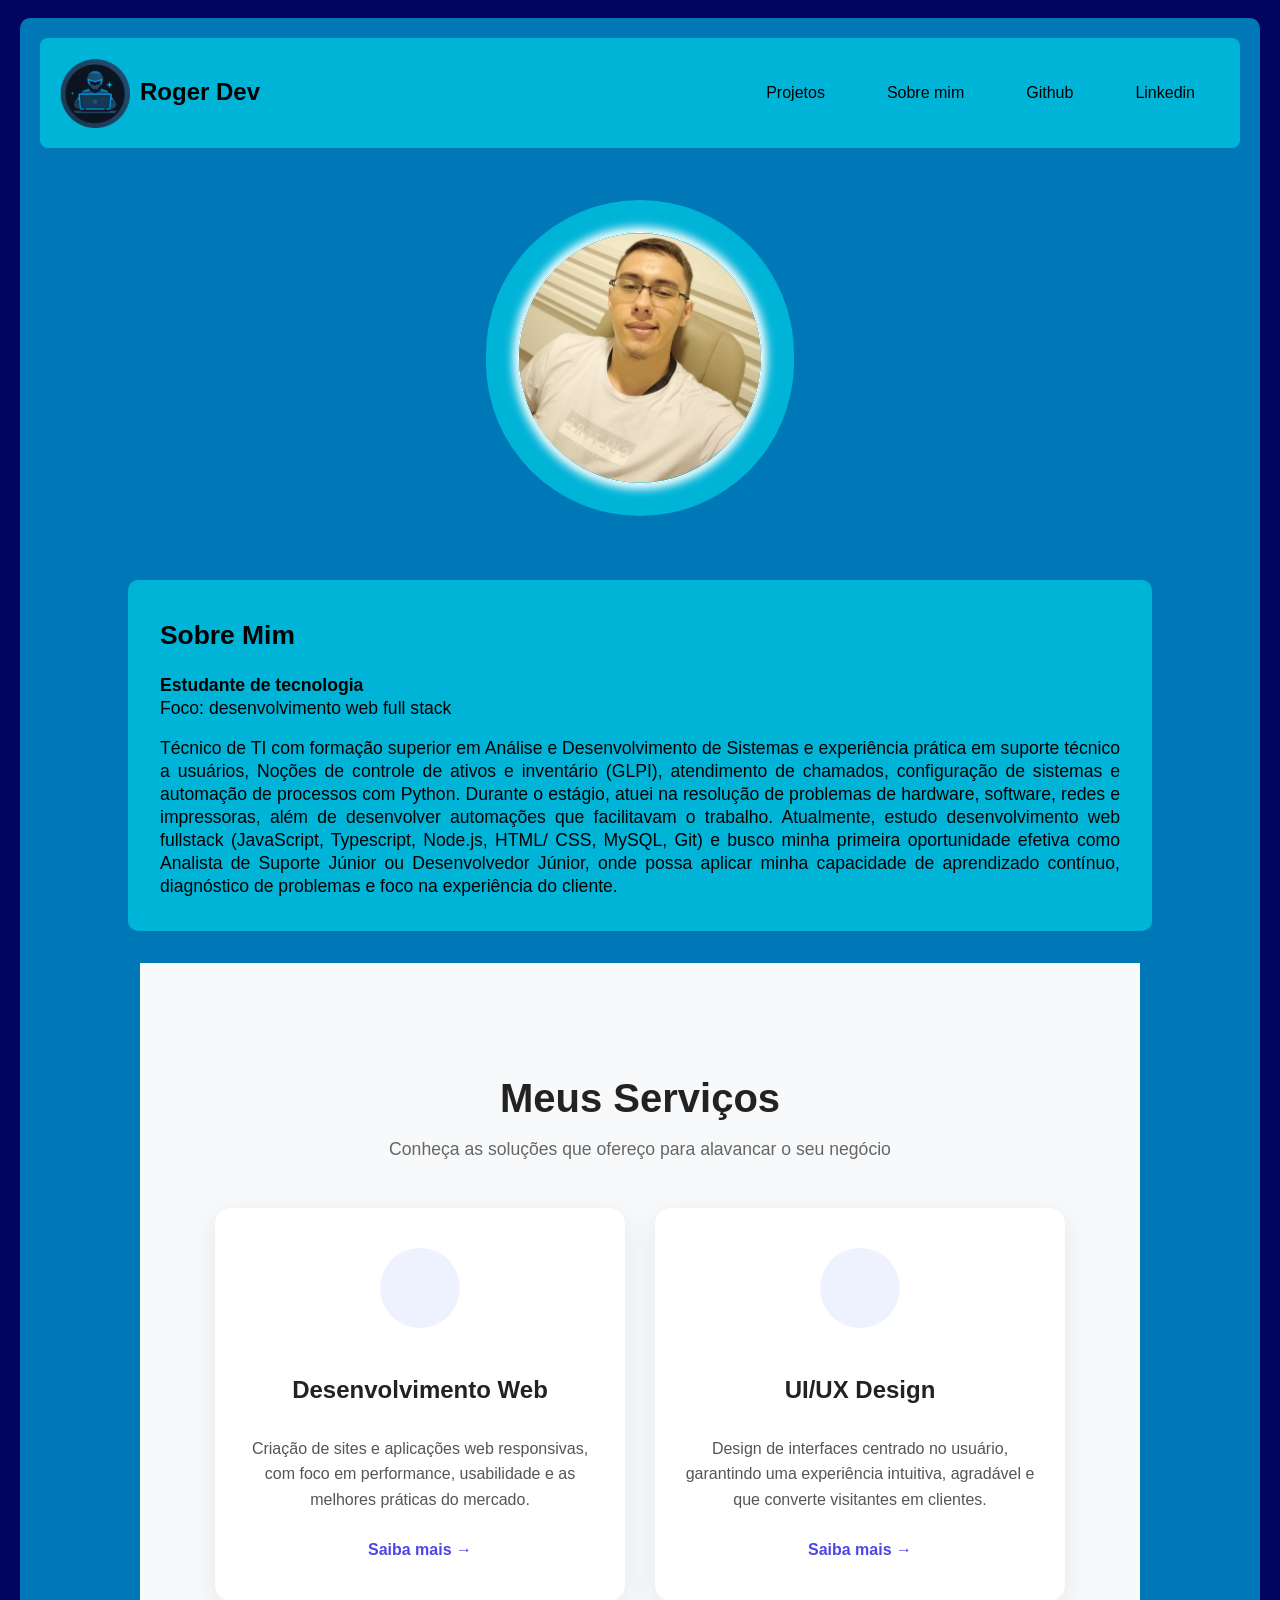
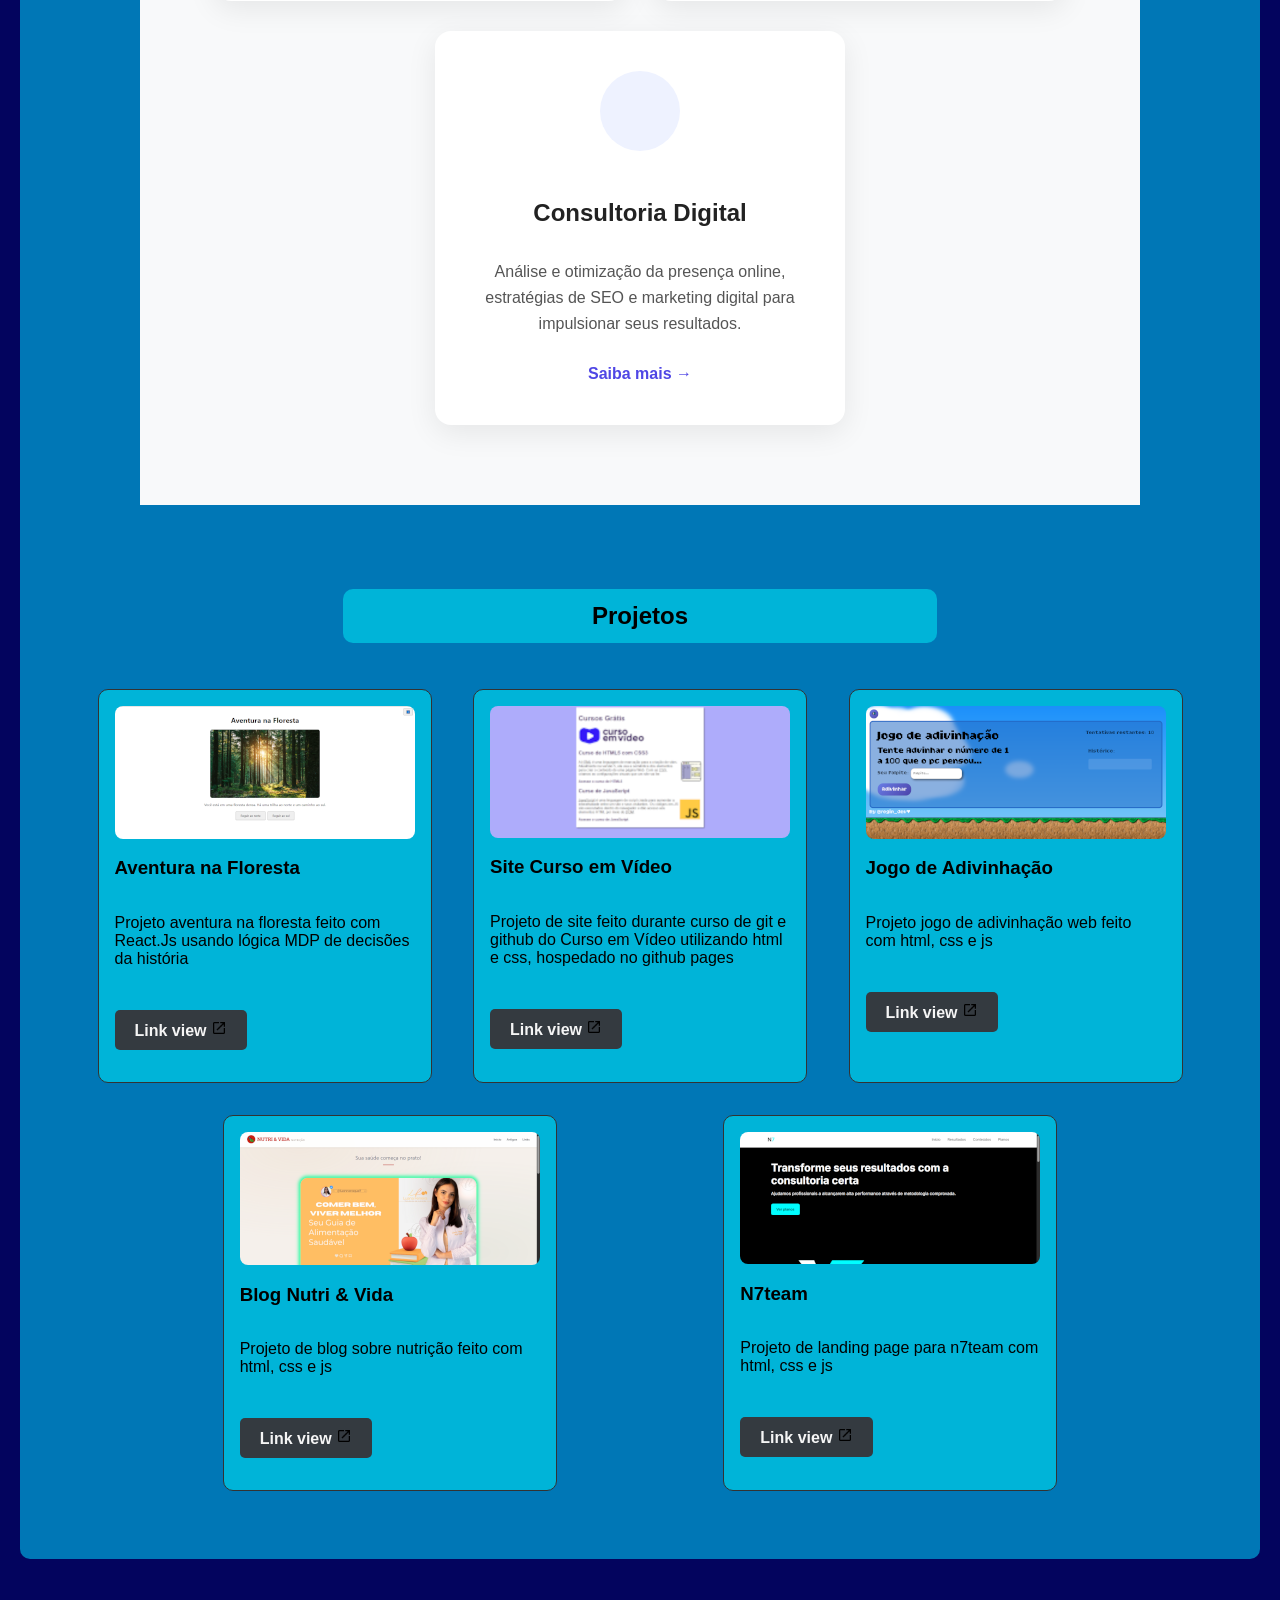
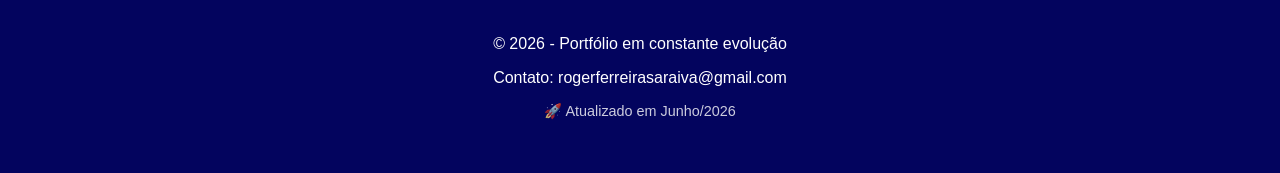
==== index.html @ 6f20be90 "feat: add logo, troca paleta cor, add section services pt1" ====
<!DOCTYPE html>
<html lang="pt-br">

<head>
    <meta charset="UTF-8">
    <meta name="viewport" content="width=device-width, initial-scale=1.0">
    <title>Portfolio</title>
    <link rel="shortcut icon" href="img/favicon.png" type="image/x-icon">
    <link rel="stylesheet" href="css/estilo.css">
</head>

<body>

    <div class="container"> <!-- inicio container -->

        <header>

            <div style="display: flex; gap: 10px;">
                <img src="img/logo-perfil.png" width="70" height="70" alt="logo-perfil">
                <h2>Roger Dev</h2>
            </div>

            <nav>
                <ul class="nav-links">
                    <li><a href="#projetos">Projetos</a></li>
                    <li><a href="#resumo-perfil">Sobre mim</a></li>
                    <li><a href="https://github.com/rogin2005" target="_blank" rel="next">Github</a></li>
                    <li><a href="https://www.linkedin.com/in/roger-ferreira-saraiva-0847b22b3/" target="_blank"
                            rel="next">Linkedin</a></li>
                </ul>
            </nav>

            <button class="btn-mobile" aria-label="Menu">☰</button>

        </header>


        <div class="hero">

            <section id="sec-perfil">
                <img src="img/perfil.png" alt="logo perfil" id="foto-perfil">
            </section>

            <section id="resumo-perfil">

                <h2>Sobre Mim</h2>

                <p>
                    <strong>Estudante de tecnologia</strong><br>
                    Foco: desenvolvimento web full stack<br>
                </p>

                <p>Técnico de TI com formação superior em Análise e Desenvolvimento de Sistemas e experiência prática em
                    suporte técnico
                    a usuários, Noções de controle de ativos e inventário (GLPI), atendimento de chamados, configuração
                    de sistemas e
                    automação de processos com Python. Durante o estágio, atuei na resolução de problemas de hardware,
                    software, redes e
                    impressoras, além de desenvolver automações que facilitavam o trabalho. Atualmente, estudo
                    desenvolvimento web
                    fullstack (JavaScript, Typescript, Node.js, HTML/ CSS, MySQL, Git) e busco minha primeira
                    oportunidade efetiva como
                    Analista de Suporte Júnior ou Desenvolvedor Júnior, onde possa aplicar minha capacidade de
                    aprendizado contínuo,
                    diagnóstico de problemas e foco na experiência do cliente.</p>

            </section>

            <section class="services" id="servicos">

                <div class="container-serv">

                    <h2 class="section-title">Meus Serviços</h2>
                    <p class="section-subtitle">Conheça as soluções que ofereço para alavancar o seu negócio</p>

                    <div class="services-grid">

                        <!-- Card 1 -->
                        <div class="service-card">
                            <div class="icon-wrapper">
                                <i class="fas fa-code"></i>
                            </div>
                            <h3>Desenvolvimento Web</h3>
                            <p>
                                Criação de sites e aplicações web responsivas, com foco em performance,
                                usabilidade e as melhores práticas do mercado.
                            </p>
                            <a href="#" class="service-link">Saiba mais →</a>
                        </div>

                        <!-- Card 2 -->
                        <div class="service-card">
                            <div class="icon-wrapper">
                                <i class="fas fa-paint-brush"></i>
                            </div>
                            <h3>UI/UX Design</h3>
                            <p>
                                Design de interfaces centrado no usuário, garantindo uma experiência
                                intuitiva, agradável e que converte visitantes em clientes.
                            </p>
                            <a href="#" class="service-link">Saiba mais →</a>
                        </div>

                        <!-- Card 3 -->
                        <div class="service-card">
                            <div class="icon-wrapper">
                                <i class="fas fa-chart-line"></i>
                            </div>
                            <h3>Consultoria Digital</h3>
                            <p>
                                Análise e otimização da presença online, estratégias de SEO e
                                marketing digital para impulsionar seus resultados.
                            </p>
                            <a href="#" class="service-link">Saiba mais →</a>
                        </div>

                    </div>

                </div>

            </section>

        </div>


        <main>

            <h2>Projetos</h2>

            <section id="projetos">

                <div> <!-- projeto aventura floresta react.js -->
                    <img src="img/screenshot-aventura-f.png" alt="capa projeto" class="capa-codigo">
                    <h3>Aventura na Floresta</h3>
                    <p>Projeto aventura na floresta feito com React.Js usando lógica MDP de decisões da história</p>
                    <p><a href="https://aventura-floresta.vercel.app/" target="_blank" rel="next">Link view <span><img
                                    src="img/img-link.png" alt="img-link"></span></a>
                    </p>
                </div>

                <div> <!-- projeto site curso em vídeo demo -->
                    <img src="img/screenshot-site-curso.png" alt="capa projeto" class="capa-codigo">
                    <h3>Site Curso em Vídeo</h3>
                    <p>
                        Projeto de site feito durante curso de git e github do Curso em Vídeo utilizando html e css,
                        hospedado no github pages
                    </p>
                    <p><a href="https://rogin2005.github.io/projeto-site/" target="_blank" rel="next">Link view
                            <span><img src="img/img-link.png" alt="img-link"></span></a></p>
                </div>

                <div> <!-- jogo adivinhação html, css, js no vercel -->
                    <img src="img/screenshot-jogo-adv.png" alt="capa projeto" class="capa-codigo">
                    <h3>Jogo de Adivinhação</h3>
                    <p>Projeto jogo de adivinhação web feito com html, css e js</p>
                    <p><a href="https://jogo-adivinhacao-lilac.vercel.app/" target="_blank" rel="next">Link view
                            <span><img src="img/img-link.png" alt="img-link"></span></a></p>
                </div>

                <div> <!-- projeto nutri e vida page -->
                    <img src="img/screenshot-nutri-e-vida.png" alt="capa projeto" class="capa-codigo">
                    <h3>Blog Nutri & Vida</h3>
                    <p>Projeto de blog sobre nutrição feito com html, css e js</p>
                    <p><a href="https://nutri-e-vida.vercel.app/" target="_blank" rel="next">Link view
                            <span><img src="img/img-link.png" alt="img-link"></span></a></p>
                </div>

                <div> <!-- projeto landing page n7team -->
                    <img src="img/screenshot-n7team.png" alt="capa projeto" class="capa-codigo">
                    <h3>N7team</h3>
                    <p>Projeto de landing page para n7team com html, css e js</p>
                    <p><a href="https://n7team.vercel.app/" target="_blank" rel="next">Link view
                            <span><img src="img/img-link.png" alt="img-link"></span></a></p>
                </div>

            </section>

        </main>

    </div> <!-- fim container -->

    <footer>

        <p>&copy; 2026 - Portfólio em constante evolução</p>
        <p>Contato: rogerferreirasaraiva@gmail.com</p>
        <p style="font-size: 0.9em; opacity: 0.8;">&#x1F680; Atualizado em Junho/2026</p>

    </footer>

    <script src="js/script.js"></script>

</body>

</html>
---- css/estilo.css ----
/* Estrutura */

body {
  padding: 10px;
  background-color: #03045e;
}

.container {
  max-width: 1200px;
  margin: 0 auto;
  background-color: #0077b6;
  border-radius: 10px;
  padding: 20px;
  display: grid;
  row-gap: 20px;
  column-gap: 20px;
  grid-template-columns: 1fr 1fr;
  grid-template-areas:
    "cabecalho cabecalho"
    "resumo foto-perfil"
    "principal principal";
}

header,
ul {
  display: flex;
  flex-wrap: wrap;
}

header > ul > li {
  margin: 1rem 0.5rem;
}

header {
  grid-area: cabecalho;
  background-color: #00b4d8;
  border: none;
  border-radius: 8px;
  position: sticky;
  top: 0;
  z-index: 10;
  padding: 20px;
  justify-content: space-between;
}

header h1 {
  font-size: 2.5rem;
}


nav {
  display: flex;
  justify-content: space-between;
  align-items: center;
}

.nav-links {
  display: flex;
  list-style: none;
  gap: 2rem;
  border-radius: 8px;
}

.btn-mobile {
  display: none;
  background: none;
  border: none;
  font-size: 1.8rem;
  cursor: pointer;
}

.hero {
  grid-column: 1 / -1;
  display: flex;
  flex-direction: column;
}

#resumo-perfil {
  grid-area: resumo;
  max-width: 80%;
  text-align: justify;
  margin: 2rem auto;
  background-color: #00b4d8;
  border-radius: 10px;
  padding: 1rem 2rem;
  font-size: 1.1rem;
  line-height: 1.3;
}

#sec-perfil {
  grid-area: foto-perfil;
  display: flex;
  justify-content: center;
  align-items: center;
  margin: 2rem auto;
  background-color: #00b4d8;
  border-radius: 10rem;
  padding: 2rem;
}

/* ===== SEÇÃO SERVIÇOS ===== */
.services {
  max-width: 80%;
  padding: 80px 20px;
  margin: 0 auto;
  background-color: #f8f9fa; /* fundo claro, altere conforme seu tema */
}

.container-serv {
  max-width: 100%;
  margin: 0 auto;
}

.section-title {
  font-size: 2.5rem;
  text-align: center;
  margin-bottom: 0.5rem;
  color: #222;
}

.section-subtitle {
  text-align: center;
  font-size: 1.1rem;
  color: #666;
  margin-bottom: 3rem;
}

/* Grid dos cards */
.services-grid {
  display: flex;
  flex-wrap: wrap;
  justify-content: center;
  gap: 30px;
}

/* Cada card */
.service-card {
  background: #ffffff;
  border-radius: 16px;
  padding: 40px 30px;
  flex: 1 1 280px; /* base de 280px, cresce e encolhe */
  max-width: 350px;
  box-shadow: 0 8px 30px rgba(0, 0, 0, 0.08);
  transition: transform 0.3s ease, box-shadow 0.3s ease;
  text-align: center;
  display: flex;
  flex-direction: column;
  align-items: center;
}

.service-card:hover {
  transform: translateY(-10px);
  box-shadow: 0 16px 48px rgba(0, 0, 0, 0.12);
}

/* Ícone */
.icon-wrapper {
  width: 80px;
  height: 80px;
  background: #eef2ff; /* tom de destaque */
  border-radius: 50%;
  display: flex;
  align-items: center;
  justify-content: center;
  font-size: 2.4rem;
  color: #4f46e5; /* cor principal */
  margin-bottom: 1.5rem;
  transition: background 0.3s;
}

.service-card:hover .icon-wrapper {
  background: #4f46e5;
  color: #fff;
}

/* Título */
.service-card h3 {
  font-size: 1.5rem;
  margin-bottom: 1rem;
  color: #222;
}

/* Descrição */
.service-card p {
  color: #555;
  line-height: 1.6;
  margin-bottom: 1.8rem;
  flex-grow: 1;
}

/* Link do card */
.service-link {
  color: #4f46e5;
  font-weight: 600;
  text-decoration: none;
  border-bottom: 2px solid transparent;
  transition: border-color 0.2s;
  display: inline-block;
}

.service-link:hover {
  border-bottom-color: #4f46e5;
}

main {
  grid-area: principal;
  margin-top: 2rem;
  padding: 2rem;
}

main h2 {
  background-color: #00b4d8;
  max-width: 50%;
  padding: 0.8rem;
  margin: 0 auto;
  border-radius: 10px;
  text-align: center;
  margin-bottom: 30px;
}

#foto-perfil {
  max-width: 300px;
  max-height: 250px;
  border-radius: 100%;
  border: 1px solid rgb(255, 255, 255);
  box-shadow: 0 0 10px 5px rgb(255, 255, 255);
}

#projetos {
  max-width: 100%;
  margin: 0 auto;
  display: flex;
  flex-wrap: wrap;
  justify-content: space-evenly;
  align-content: center;
}

ul {
  list-style-type: none;
  align-self: center;
  padding: 5px 10px;
  border: none;
}

li a {
  text-decoration: none;
  padding: 10px 15px;
  cursor: pointer;
  transition: all 0.3s;
  color: black;
}

li a:hover {
  background-color: whitesmoke;
  border-radius: 5px;
}

#projetos div {
  display: flex;
  flex-direction: column;
  max-width: 300px;
  max-height: 390px;
  padding: 1rem;
  margin: 1rem;
  background-color: #00b4d8;
  border: 1px solid #333;
  border-radius: 10px;
  transition:
    transform 0.3s,
    box-shadow 0.3s;
}

#projetos div:hover {
  transform: translateY(-10px);
  box-shadow: 0 10px 20px rgb(255, 255, 255);
  border-color: rgb(255, 255, 255);
}

#projetos div span img {
  width: 1rem;
}

.capa-codigo {
  display: flex;
  object-fit: cover;
  border-radius: 8px;
}

footer {
  color: white;
  text-align: center;
  padding: 20px;
  margin-top: 40px;
}

/* Tipografia */

body {
  font-family: Verdana, Geneva, Tahoma, sans-serif;
}

p a {
  text-decoration: none;
  display: inline-block;
  padding: 10px 20px;
  background-color: #343a40;
  color: whitesmoke;
  border-radius: 5px;
  font-weight: bold;
  margin-top: 10px;
  transition: all 0.3s;
}

p a:hover {
  background-color: whitesmoke;
  transform: scale(1.05);
  color: black;
}

/* Responsividade */

@media (max-width: 768px) {
  .nav-links {
    display: none;
    flex-direction: column;
    background: #fff;
    position: absolute;
    top: 95px;
    left: 0;
    right: 0;
    padding: 1rem;
    box-shadow: 0 4px 6px rgba(0, 0, 0, 0.05);
  }

  .container {
    padding: 1rem 0.5rem;
    grid-template-columns: 1fr;
    grid-template-areas:
      "cabecalho"
      "resumo"
      "foto-perfil"
      "principal";
  }

  header {
    flex-direction: row;
    text-align: center;
  }

  .nav-links.active {
    display: flex;
  }

  .btn-mobile {
    display: block;
  }

  ul {
    margin-top: 15px;
    flex-wrap: wrap;
    justify-content: center;
  }

  .services {
    padding: 60px 16px;
  }

  .section-title {
    font-size: 2rem;
  }

  .service-card {
    flex: 1 1 100%; /* empilha em telas menores */
    max-width: 400px;
  }

}

@media (max-width: 500px) {
  body {
    font-size: 0.9rem;
    padding: 0;
  }

  .container {
    padding: 0.5rem 0.5rem;
    display: block;
  }

  main {
    padding: 0.7rem;
  }

  #sec-perfil {
    width: 210px;
    height: 210px;
  }

  #resumo-perfil {
    text-align: start;
  }

  #projetos div {
    width: 210px;
  }

  .section-title {
    font-size: 1.8rem;
  }
  .icon-wrapper {
    width: 64px;
    height: 64px;
    font-size: 1.8rem;
  }

}
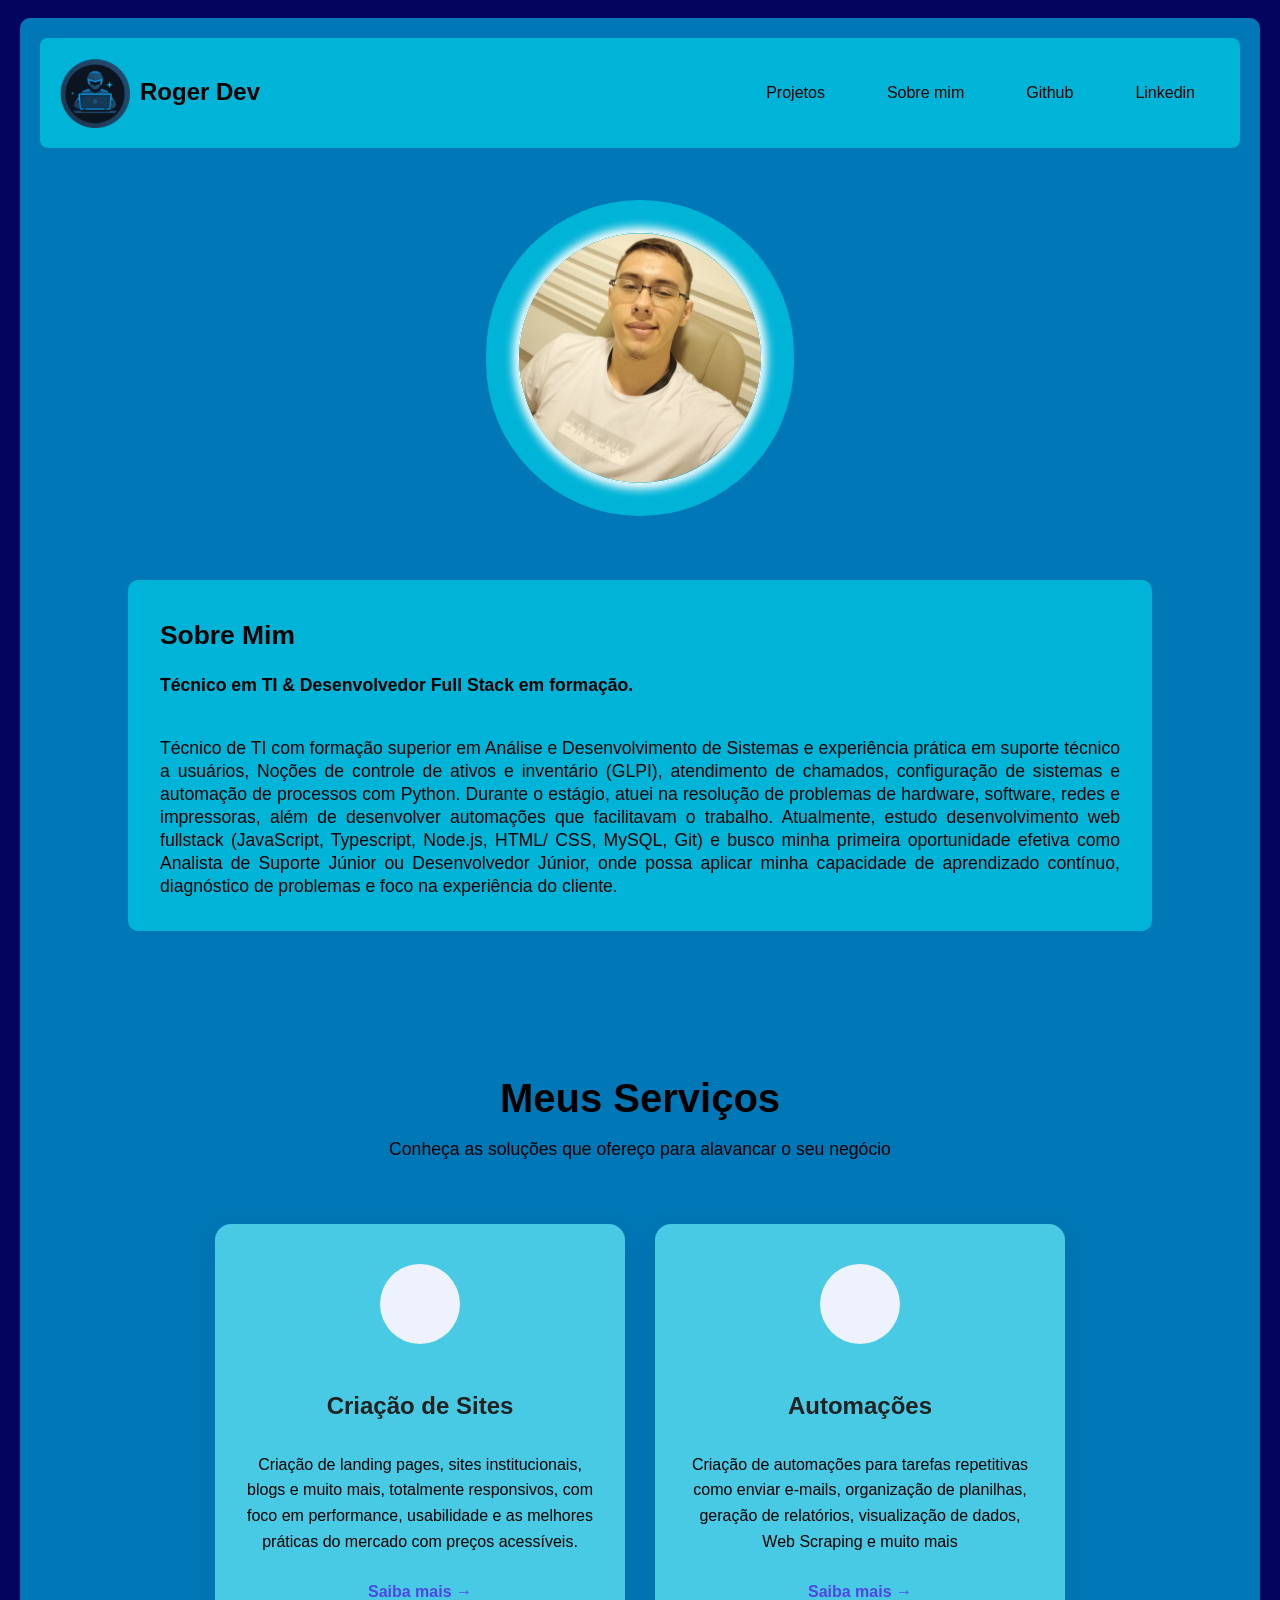
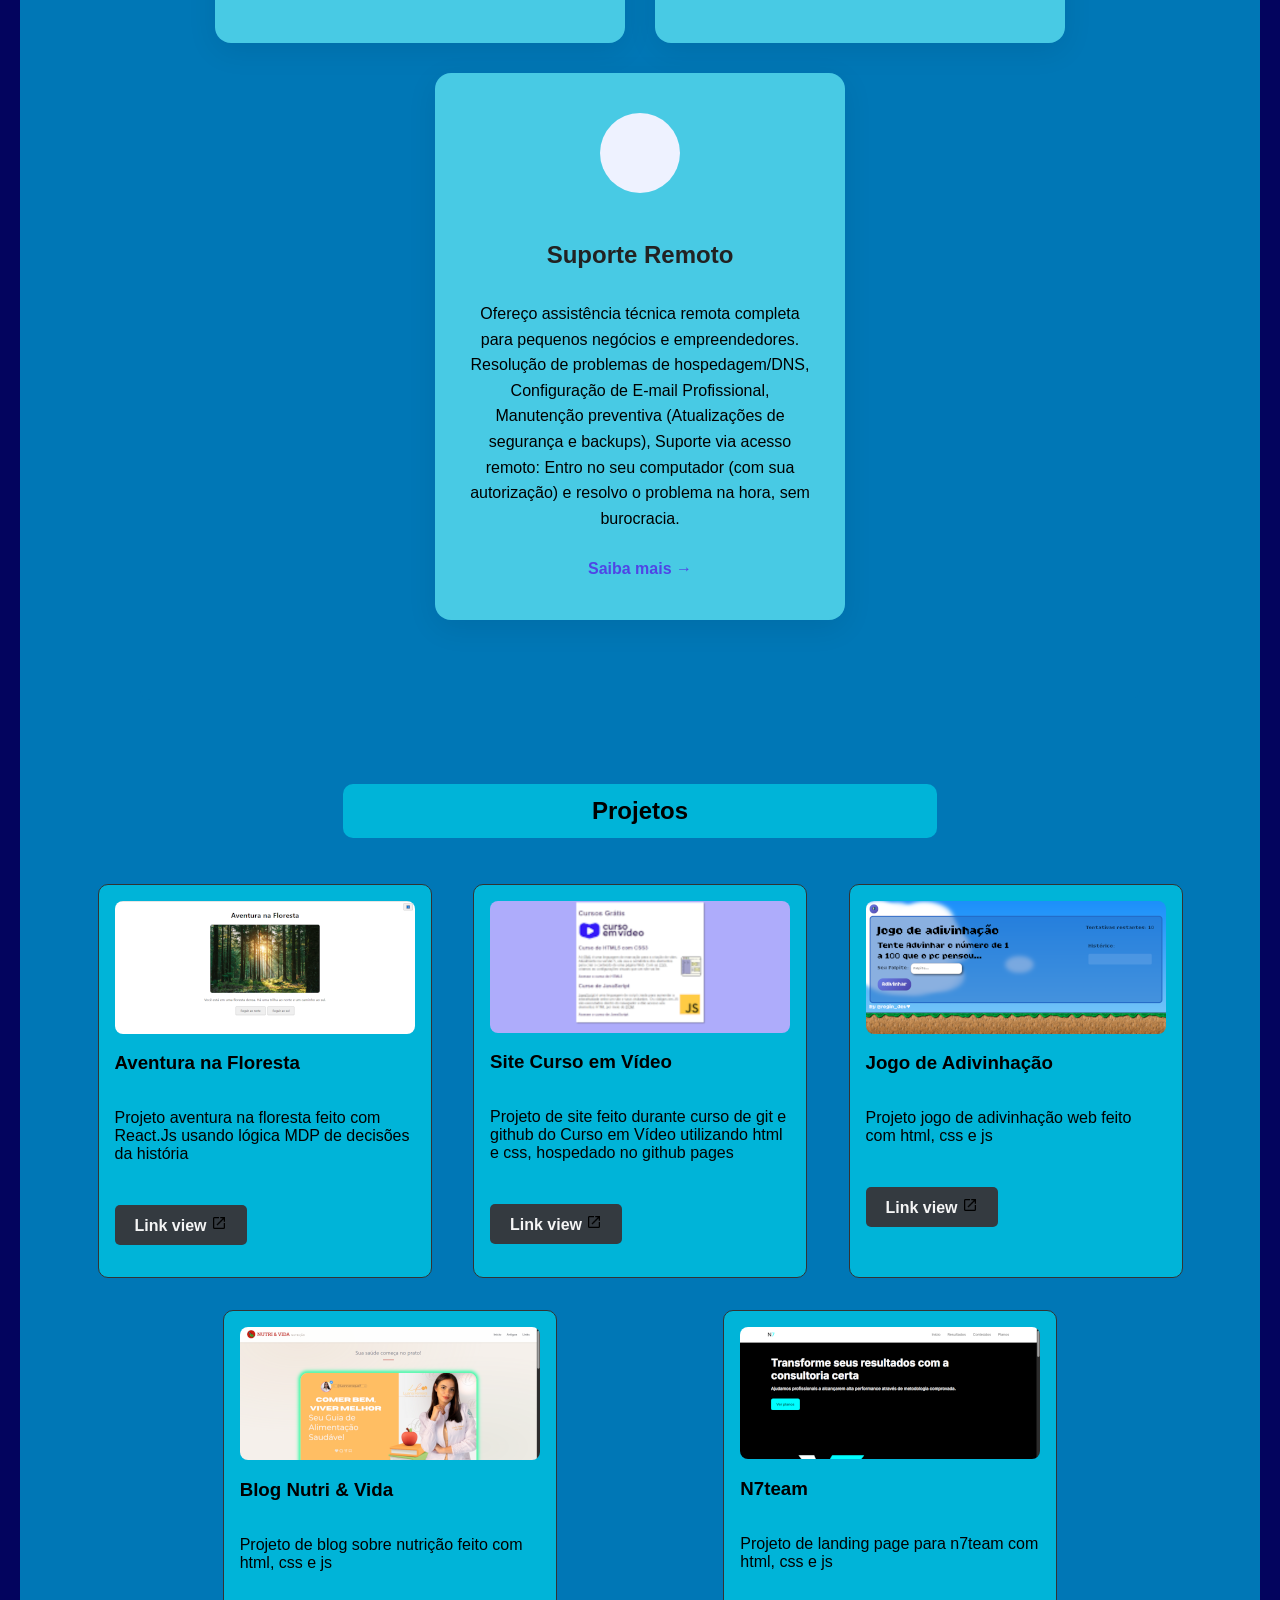
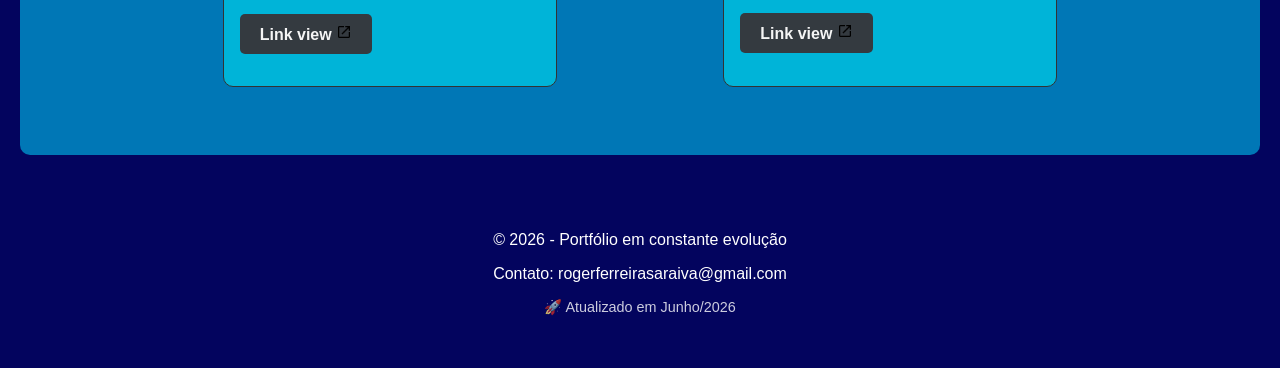
==== commit abfddec5: "feat: refatoracao portfolio pt2" ====
--- a/index.html
+++ b/index.html
@@ -46,8 +46,7 @@
                 <h2>Sobre Mim</h2>
 
                 <p>
-                    <strong>Estudante de tecnologia</strong><br>
-                    Foco: desenvolvimento web full stack<br>
+                    <strong>Técnico em TI & Desenvolvedor Full Stack em formação.</strong><br><br>
                 </p>
 
                 <p>Técnico de TI com formação superior em Análise e Desenvolvimento de Sistemas e experiência prática em
@@ -80,10 +79,10 @@
                             <div class="icon-wrapper">
                                 <i class="fas fa-code"></i>
                             </div>
-                            <h3>Desenvolvimento Web</h3>
+                            <h3>Criação de Sites</h3>
                             <p>
-                                Criação de sites e aplicações web responsivas, com foco em performance,
-                                usabilidade e as melhores práticas do mercado.
+                                Criação de landing pages, sites institucionais, blogs e muito mais, totalmente responsivos, com foco em performance,
+                                usabilidade e as melhores práticas do mercado com preços acessíveis.
                             </p>
                             <a href="#" class="service-link">Saiba mais →</a>
                         </div>
@@ -93,10 +92,9 @@
                             <div class="icon-wrapper">
                                 <i class="fas fa-paint-brush"></i>
                             </div>
-                            <h3>UI/UX Design</h3>
+                            <h3>Automações</h3>
                             <p>
-                                Design de interfaces centrado no usuário, garantindo uma experiência
-                                intuitiva, agradável e que converte visitantes em clientes.
+                                Criação de automações para tarefas repetitivas como enviar e-mails, organização de planilhas, geração de relatórios, visualização de dados, Web Scraping e muito mais
                             </p>
                             <a href="#" class="service-link">Saiba mais →</a>
                         </div>
@@ -106,10 +104,9 @@
                             <div class="icon-wrapper">
                                 <i class="fas fa-chart-line"></i>
                             </div>
-                            <h3>Consultoria Digital</h3>
+                            <h3>Suporte Remoto</h3>
                             <p>
-                                Análise e otimização da presença online, estratégias de SEO e
-                                marketing digital para impulsionar seus resultados.
+                                Ofereço assistência técnica remota completa para pequenos negócios e empreendedores. Resolução de problemas de hospedagem/DNS, Configuração de E-mail Profissional, Manutenção preventiva (Atualizações de segurança e backups), Suporte via acesso remoto: Entro no seu computador (com sua autorização) e resolvo o problema na hora, sem burocracia.
                             </p>
                             <a href="#" class="service-link">Saiba mais →</a>
                         </div>
--- a/css/estilo.css
+++ b/css/estilo.css
@@ -103,7 +103,8 @@
   max-width: 80%;
   padding: 80px 20px;
   margin: 0 auto;
-  background-color: #f8f9fa; /* fundo claro, altere conforme seu tema */
+  border-radius: 10px;
+  background-color: #0077b6; /* fundo claro, altere conforme seu tema */
 }
 
 .container-serv {
@@ -115,13 +116,13 @@
   font-size: 2.5rem;
   text-align: center;
   margin-bottom: 0.5rem;
-  color: #222;
+  color: black;
 }
 
 .section-subtitle {
   text-align: center;
   font-size: 1.1rem;
-  color: #666;
+  color: black;
   margin-bottom: 3rem;
 }
 
@@ -131,11 +132,12 @@
   flex-wrap: wrap;
   justify-content: center;
   gap: 30px;
+  margin-top: 4rem;
 }
 
 /* Cada card */
 .service-card {
-  background: #ffffff;
+  background: #48cae4;
   border-radius: 16px;
   padding: 40px 30px;
   flex: 1 1 280px; /* base de 280px, cresce e encolhe */
@@ -182,7 +184,7 @@
 
 /* Descrição */
 .service-card p {
-  color: #555;
+  color: black;
   line-height: 1.6;
   margin-bottom: 1.8rem;
   flex-grow: 1;
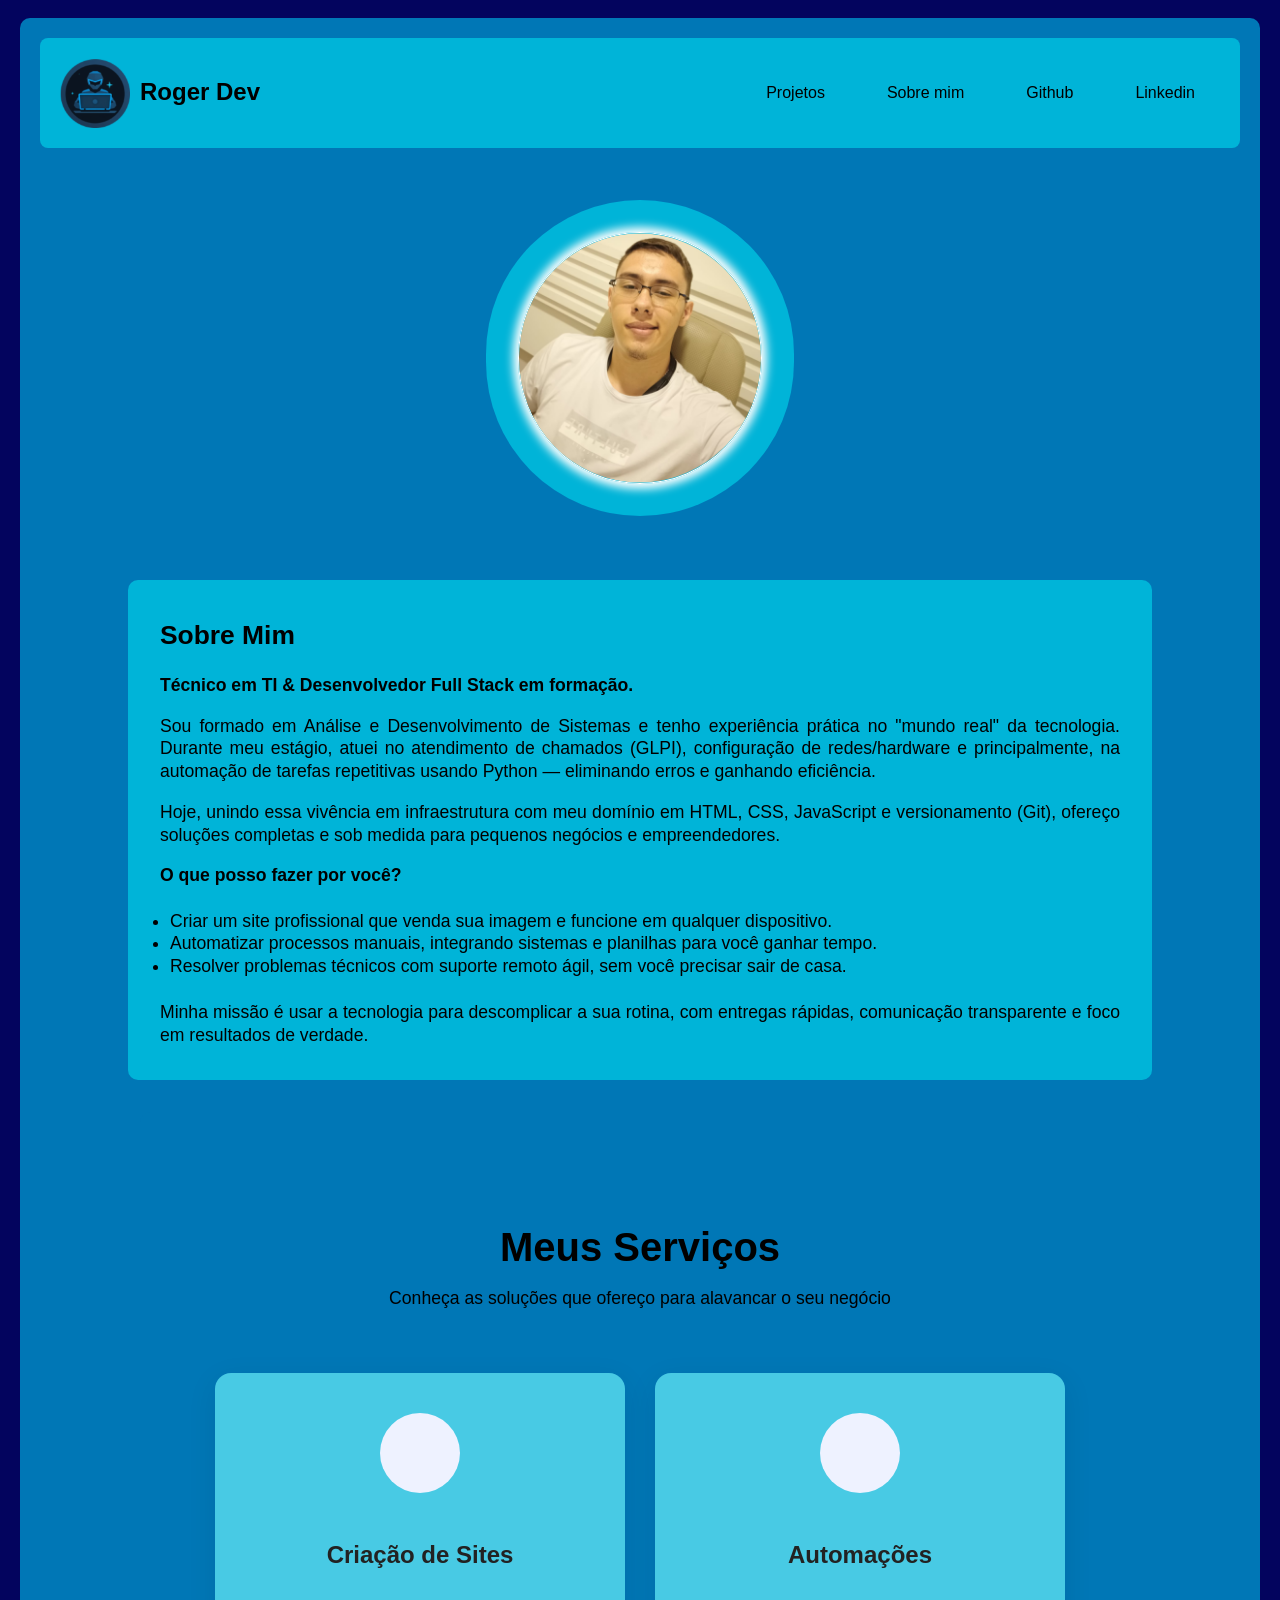
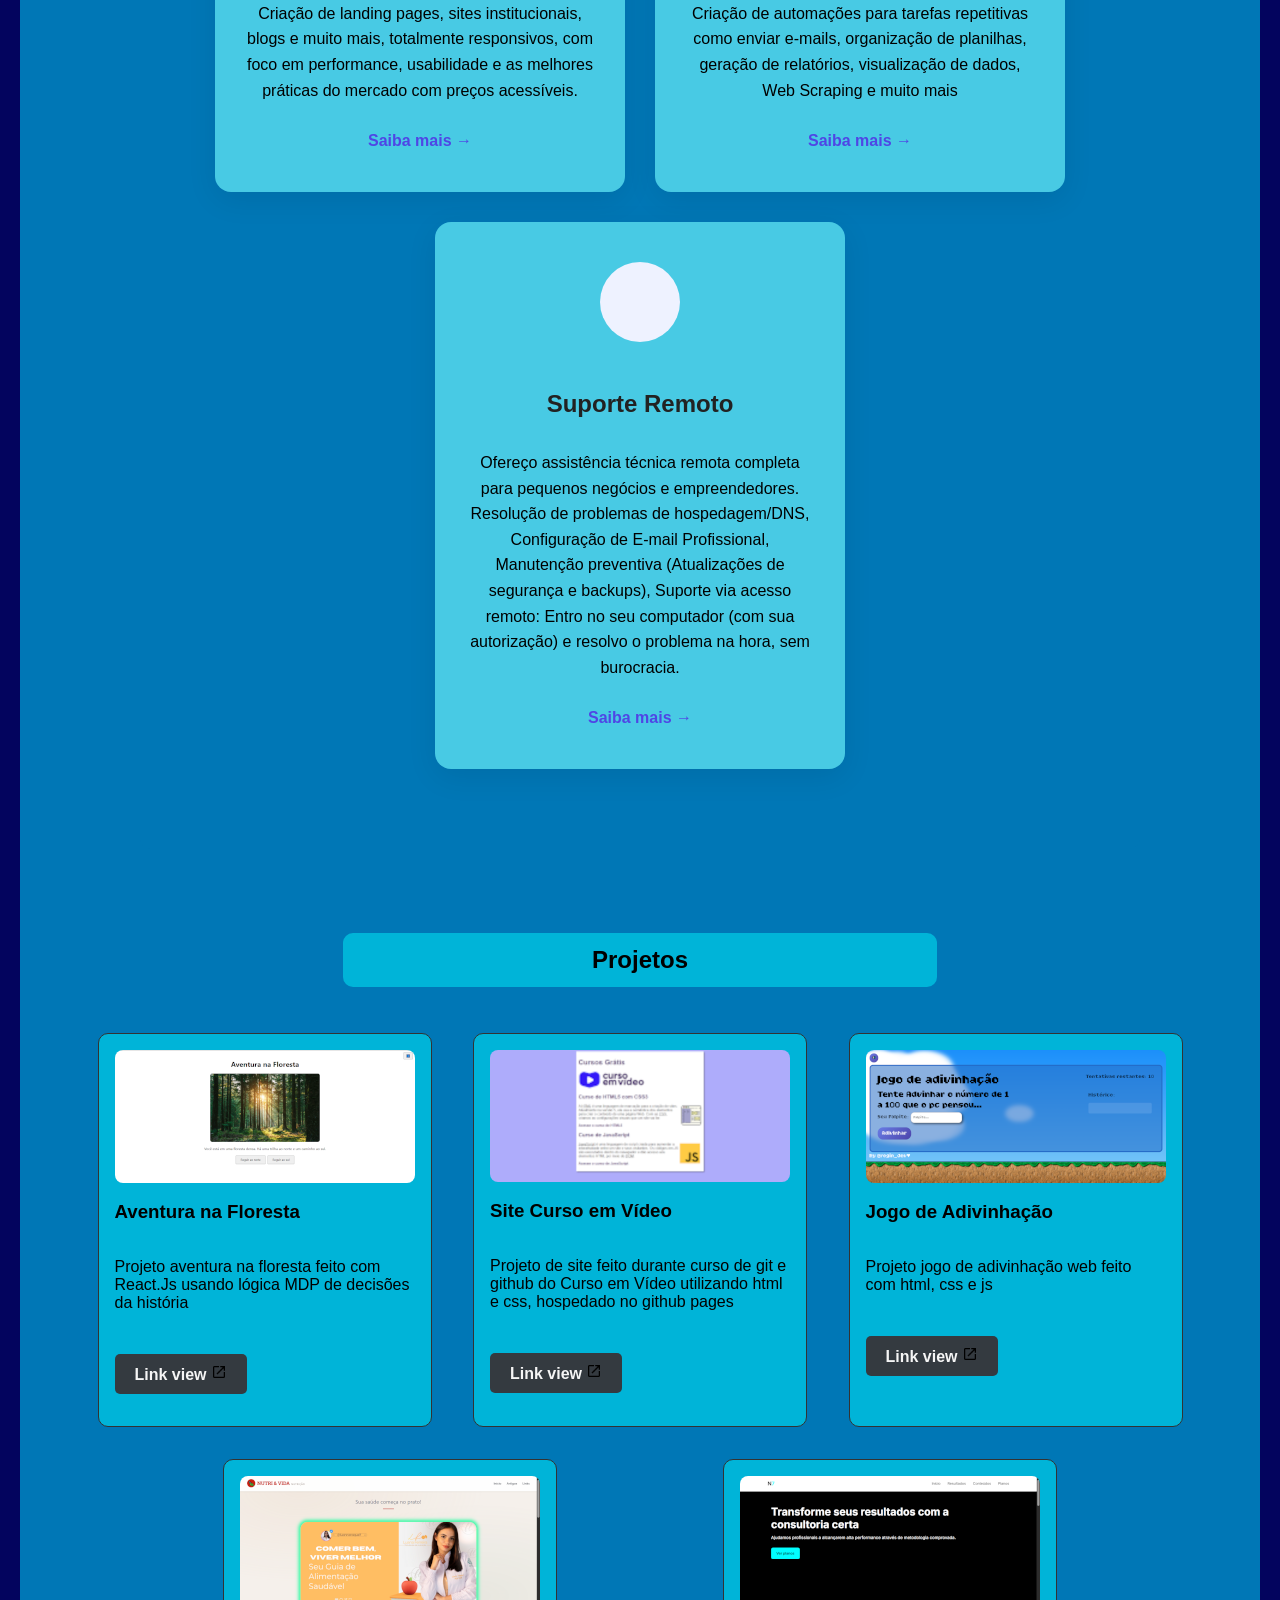
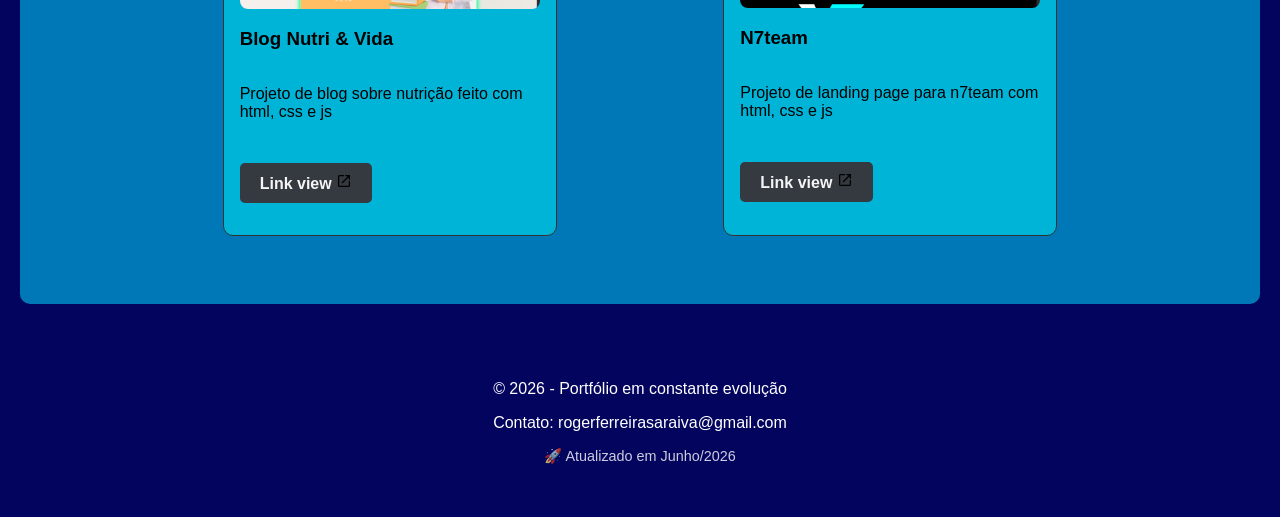
==== commit 610e8bdd: "feat: corrigido secao sobre mim nova versao" ====
--- a/index.html
+++ b/index.html
@@ -46,22 +46,30 @@
                 <h2>Sobre Mim</h2>
 
                 <p>
-                    <strong>Técnico em TI & Desenvolvedor Full Stack em formação.</strong><br><br>
+                    <strong>Técnico em TI & Desenvolvedor Full Stack em formação.</strong><br>
                 </p>
 
-                <p>Técnico de TI com formação superior em Análise e Desenvolvimento de Sistemas e experiência prática em
-                    suporte técnico
-                    a usuários, Noções de controle de ativos e inventário (GLPI), atendimento de chamados, configuração
-                    de sistemas e
-                    automação de processos com Python. Durante o estágio, atuei na resolução de problemas de hardware,
-                    software, redes e
-                    impressoras, além de desenvolver automações que facilitavam o trabalho. Atualmente, estudo
-                    desenvolvimento web
-                    fullstack (JavaScript, Typescript, Node.js, HTML/ CSS, MySQL, Git) e busco minha primeira
-                    oportunidade efetiva como
-                    Analista de Suporte Júnior ou Desenvolvedor Júnior, onde possa aplicar minha capacidade de
-                    aprendizado contínuo,
-                    diagnóstico de problemas e foco na experiência do cliente.</p>
+                <p>
+                    Sou formado em Análise e Desenvolvimento de Sistemas e tenho experiência prática no "mundo real" da tecnologia. Durante meu estágio, atuei no atendimento de chamados (GLPI), configuração de redes/hardware e principalmente, na automação de tarefas repetitivas usando Python — eliminando erros e ganhando eficiência.
+                </p>
+
+                <p>
+                    Hoje, unindo essa vivência em infraestrutura com meu domínio em HTML, CSS, JavaScript e versionamento (Git), ofereço soluções completas e sob medida para pequenos negócios e empreendedores.
+                </p>
+                
+                <p>
+                    <strong>O que posso fazer por você?</strong>
+                </p>
+
+                <ul style="list-style-type: disc;">
+                    <li>Criar um site profissional que venda sua imagem e funcione em qualquer dispositivo.</li>
+                    <li>Automatizar processos manuais, integrando sistemas e planilhas para você ganhar tempo.</li>
+                    <li>Resolver problemas técnicos com suporte remoto ágil, sem você precisar sair de casa.</li>
+                </ul>
+
+                <p>
+                    Minha missão é usar a tecnologia para descomplicar a sua rotina, com entregas rápidas, comunicação transparente e foco em resultados de verdade.
+                </p>
 
             </section>
 
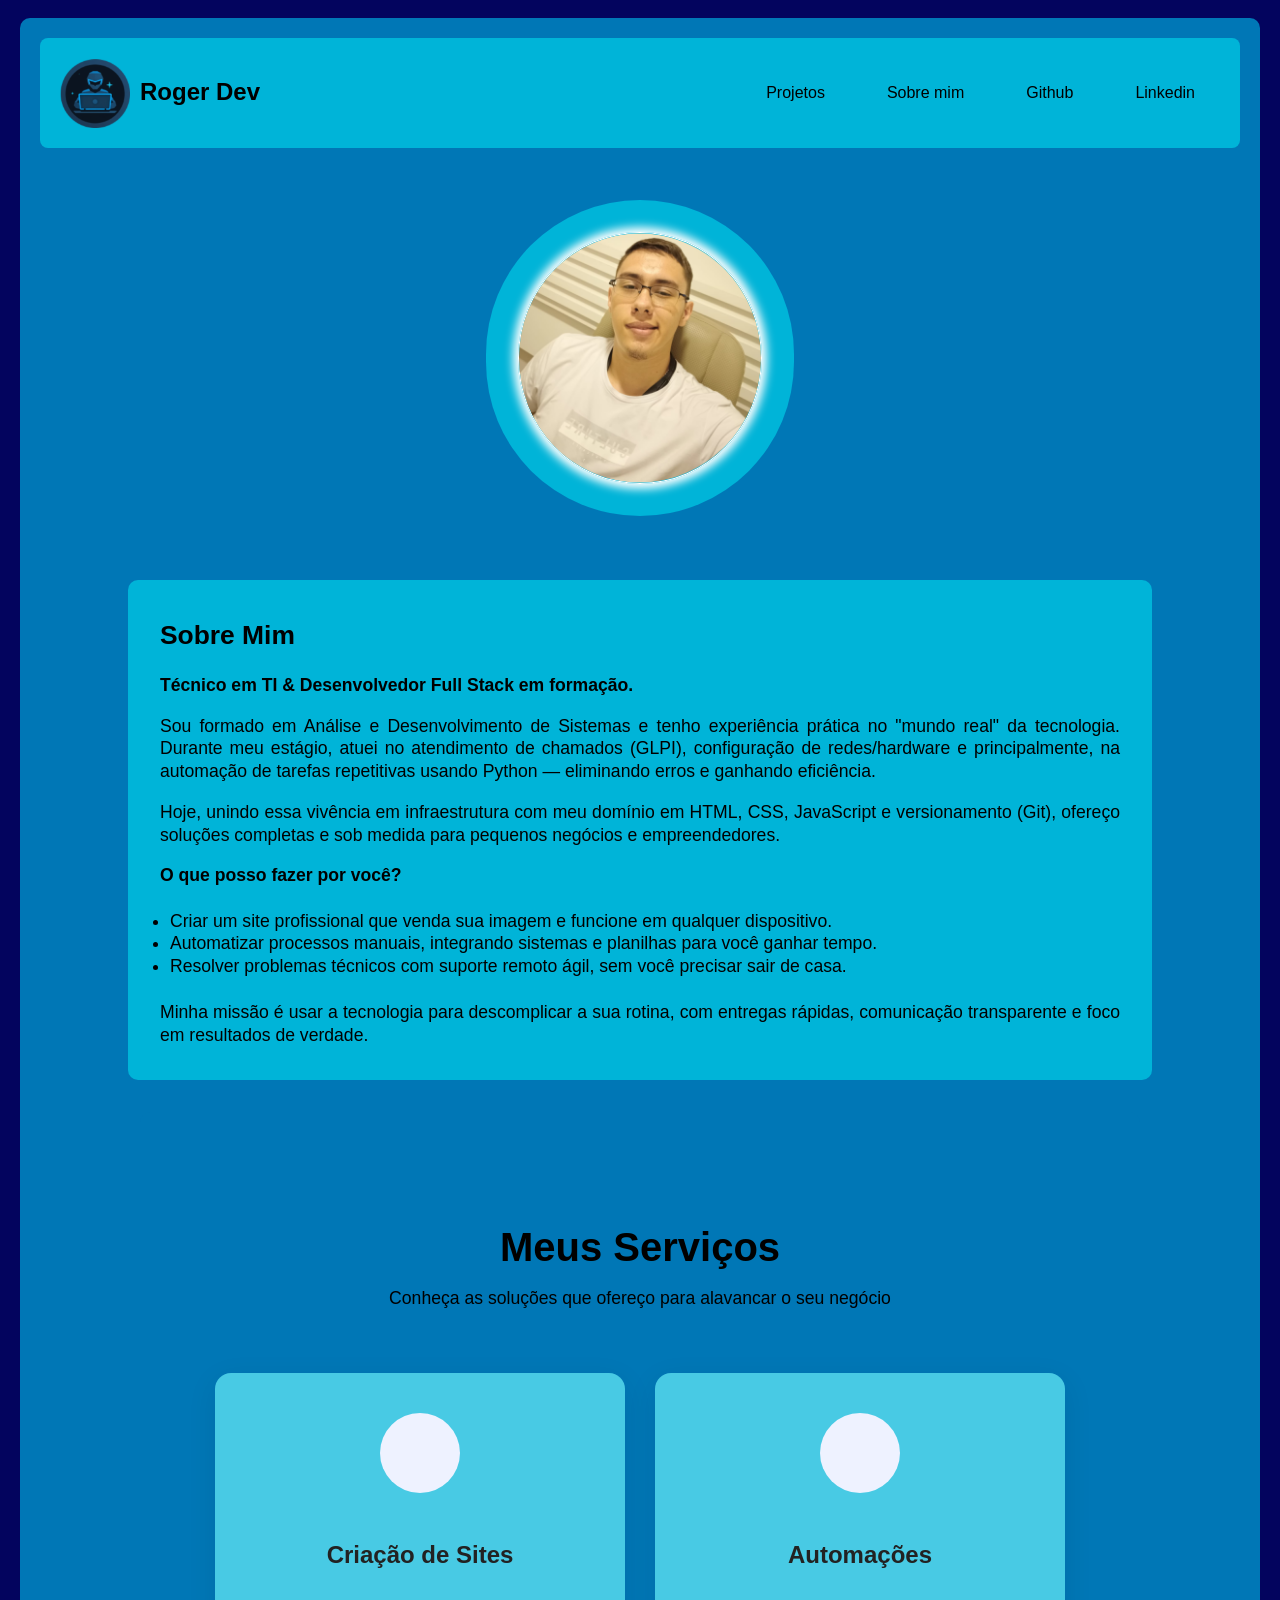
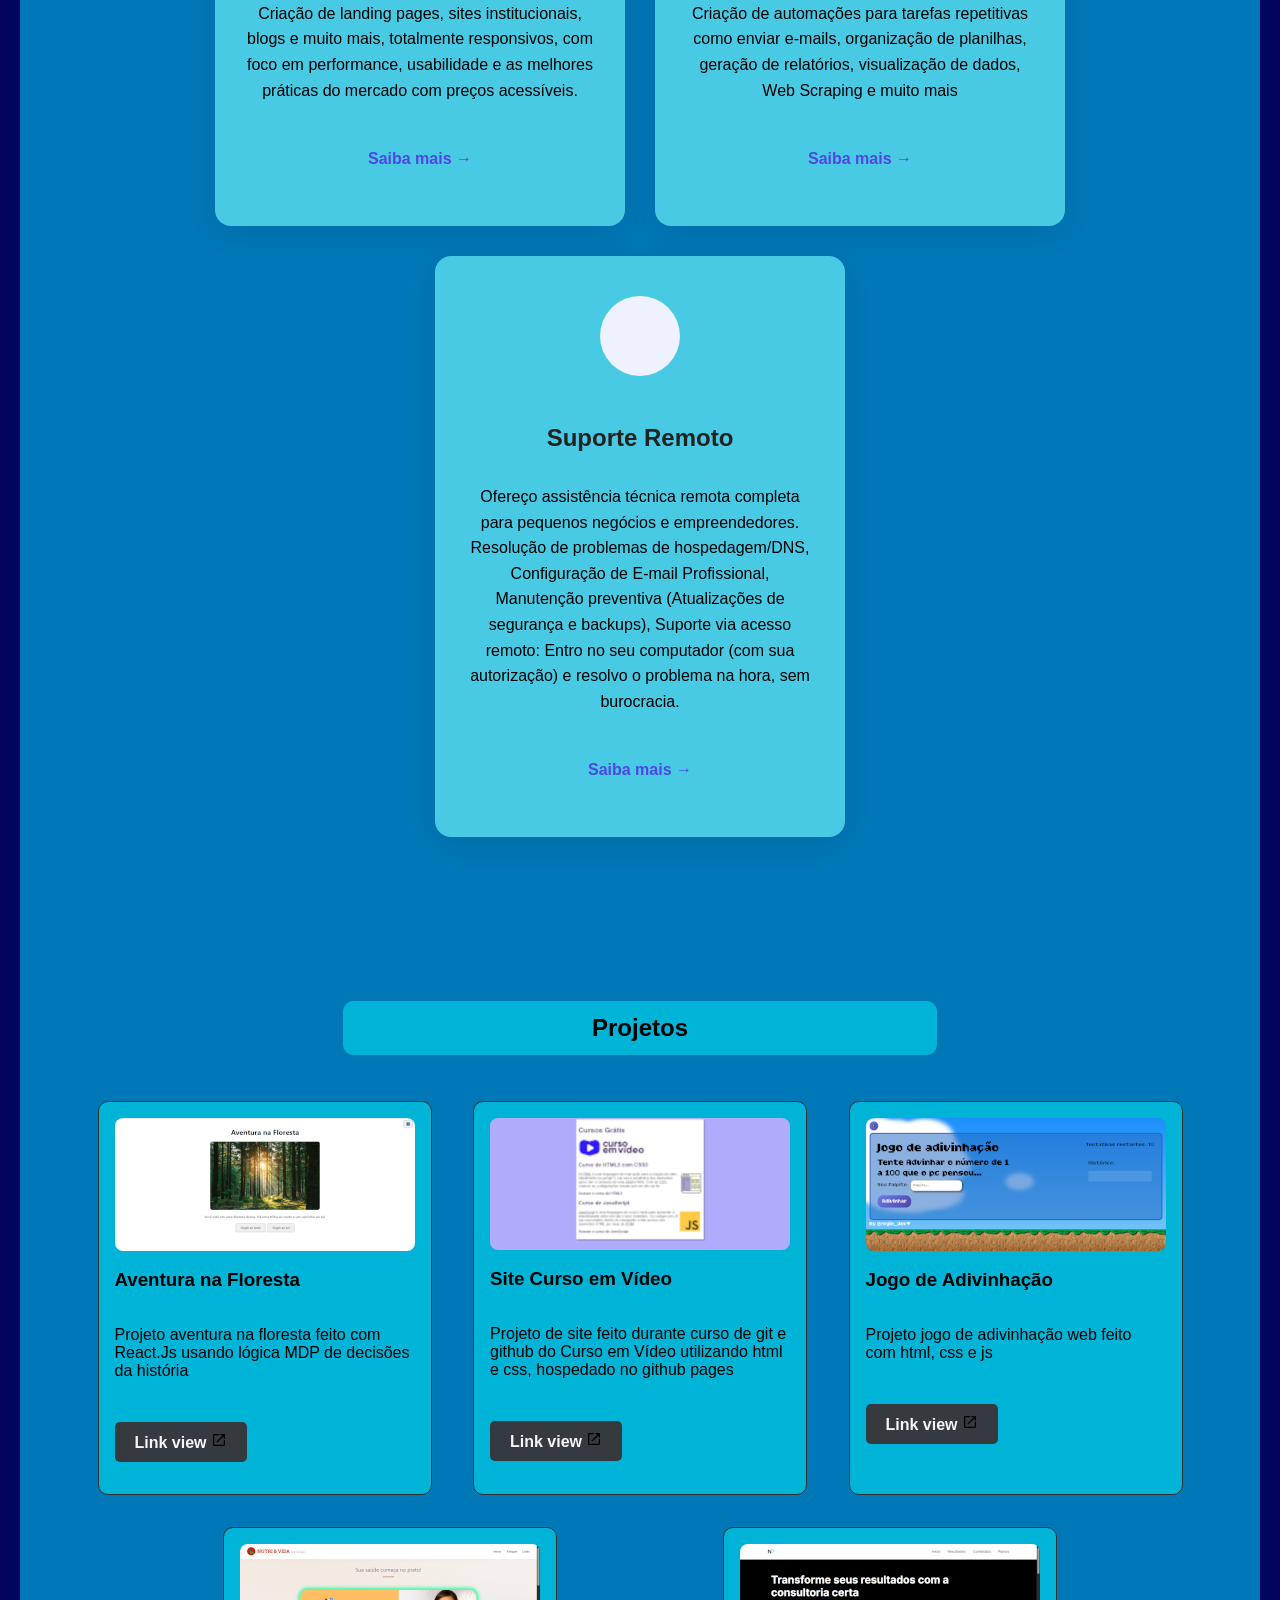
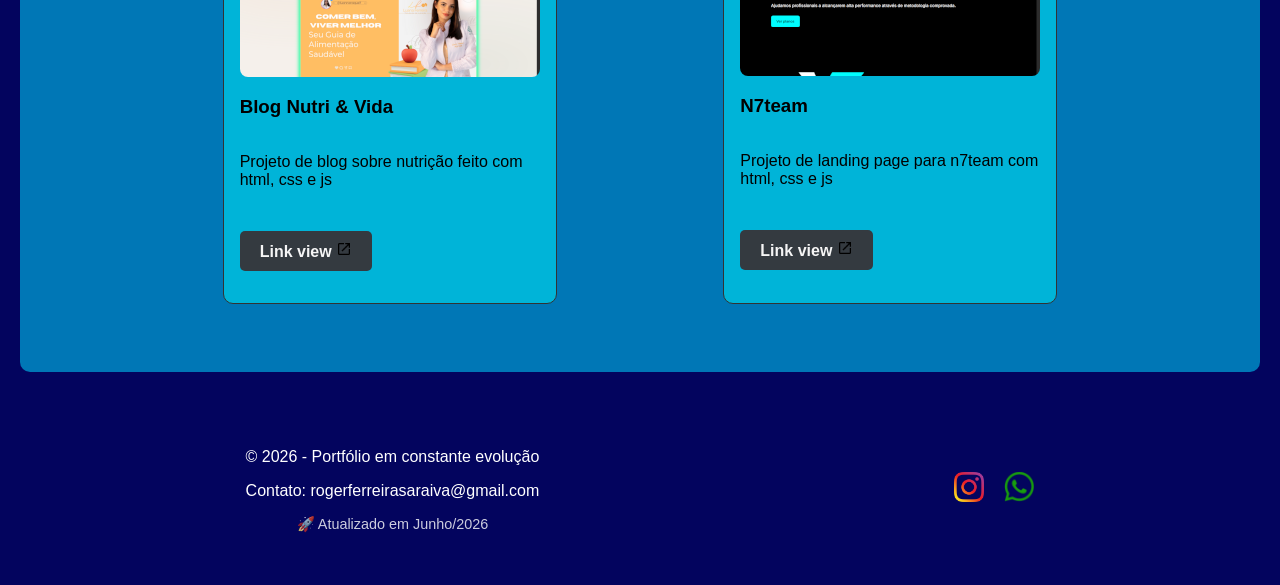
==== commit 94099a94: "feat: add links para redes sociais, links services, correcoes layout" ====
--- a/index.html
+++ b/index.html
@@ -50,13 +50,18 @@
                 </p>
 
                 <p>
-                    Sou formado em Análise e Desenvolvimento de Sistemas e tenho experiência prática no "mundo real" da tecnologia. Durante meu estágio, atuei no atendimento de chamados (GLPI), configuração de redes/hardware e principalmente, na automação de tarefas repetitivas usando Python — eliminando erros e ganhando eficiência.
-                </p>
-
-                <p>
-                    Hoje, unindo essa vivência em infraestrutura com meu domínio em HTML, CSS, JavaScript e versionamento (Git), ofereço soluções completas e sob medida para pequenos negócios e empreendedores.
-                </p>
-                
+                    Sou formado em Análise e Desenvolvimento de Sistemas e tenho experiência prática no "mundo real" da
+                    tecnologia. Durante meu estágio, atuei no atendimento de chamados (GLPI), configuração de
+                    redes/hardware e principalmente, na automação de tarefas repetitivas usando Python — eliminando
+                    erros e ganhando eficiência.
+                </p>
+
+                <p>
+                    Hoje, unindo essa vivência em infraestrutura com meu domínio em HTML, CSS, JavaScript e
+                    versionamento (Git), ofereço soluções completas e sob medida para pequenos negócios e
+                    empreendedores.
+                </p>
+
                 <p>
                     <strong>O que posso fazer por você?</strong>
                 </p>
@@ -68,7 +73,8 @@
                 </ul>
 
                 <p>
-                    Minha missão é usar a tecnologia para descomplicar a sua rotina, com entregas rápidas, comunicação transparente e foco em resultados de verdade.
+                    Minha missão é usar a tecnologia para descomplicar a sua rotina, com entregas rápidas, comunicação
+                    transparente e foco em resultados de verdade.
                 </p>
 
             </section>
@@ -89,10 +95,11 @@
                             </div>
                             <h3>Criação de Sites</h3>
                             <p>
-                                Criação de landing pages, sites institucionais, blogs e muito mais, totalmente responsivos, com foco em performance,
+                                Criação de landing pages, sites institucionais, blogs e muito mais, totalmente
+                                responsivos, com foco em performance,
                                 usabilidade e as melhores práticas do mercado com preços acessíveis.
                             </p>
-                            <a href="#" class="service-link">Saiba mais →</a>
+                            <button onclick="abrirLink('Criação de sites')" class="service-link">Saiba mais →</button>
                         </div>
 
                         <!-- Card 2 -->
@@ -102,9 +109,10 @@
                             </div>
                             <h3>Automações</h3>
                             <p>
-                                Criação de automações para tarefas repetitivas como enviar e-mails, organização de planilhas, geração de relatórios, visualização de dados, Web Scraping e muito mais
+                                Criação de automações para tarefas repetitivas como enviar e-mails, organização de
+                                planilhas, geração de relatórios, visualização de dados, Web Scraping e muito mais
                             </p>
-                            <a href="#" class="service-link">Saiba mais →</a>
+                            <button onclick="abrirLink('Automações')" class="service-link">Saiba mais →</button>
                         </div>
 
                         <!-- Card 3 -->
@@ -114,9 +122,13 @@
                             </div>
                             <h3>Suporte Remoto</h3>
                             <p>
-                                Ofereço assistência técnica remota completa para pequenos negócios e empreendedores. Resolução de problemas de hospedagem/DNS, Configuração de E-mail Profissional, Manutenção preventiva (Atualizações de segurança e backups), Suporte via acesso remoto: Entro no seu computador (com sua autorização) e resolvo o problema na hora, sem burocracia.
+                                Ofereço assistência técnica remota completa para pequenos negócios e empreendedores.
+                                Resolução de problemas de hospedagem/DNS, Configuração de E-mail Profissional,
+                                Manutenção preventiva (Atualizações de segurança e backups), Suporte via acesso remoto:
+                                Entro no seu computador (com sua autorização) e resolvo o problema na hora, sem
+                                burocracia.
                             </p>
-                            <a href="#" class="service-link">Saiba mais →</a>
+                            <button onclick="abrirLink('Suporte remoto')" class="service-link">Saiba mais →</button>
                         </div>
 
                     </div>
@@ -186,9 +198,19 @@
 
     <footer>
 
-        <p>&copy; 2026 - Portfólio em constante evolução</p>
-        <p>Contato: rogerferreirasaraiva@gmail.com</p>
-        <p style="font-size: 0.9em; opacity: 0.8;">&#x1F680; Atualizado em Junho/2026</p>
+        <div>
+            <p>&copy; 2026 - Portfólio em constante evolução</p>
+            <p>Contato: rogerferreirasaraiva@gmail.com</p>
+            <p style="font-size: 0.9em; opacity: 0.8;">&#x1F680; Atualizado em Junho/2026</p>
+        </div>
+
+        <div class="redes-social">
+            <a href="https://www.instagram.com/rogin_dev/" target="_blank" rel="noopener" aria-label="Instagram"><img
+                    src="img/icone-insta.png" width="30" alt="ico instagram"></a>
+            <a href="https://wa.me/5585996139725?text=Olá%20Gostaria%20de%20saber%20mais%20sobre%20os%20seus%20serviços!"
+                target="_blank" rel="noopener" aria-label="WhatsApp"><img src="img/icone-whatsapp.png"
+                    width="30" alt="ico whatsApp"></a>
+        </div>
 
     </footer>
 
--- a/css/estilo.css
+++ b/css/estilo.css
@@ -193,15 +193,18 @@
 /* Link do card */
 .service-link {
   color: #4f46e5;
+  font-size: 1rem;
   font-weight: 600;
-  text-decoration: none;
-  border-bottom: 2px solid transparent;
+  background-color: transparent;
+  border: 2px solid transparent;
+  padding: 1rem;
+  border-radius: 1rem;
   transition: border-color 0.2s;
   display: inline-block;
 }
 
 .service-link:hover {
-  border-bottom-color: #4f46e5;
+  border-color: #4f46e5;
 }
 
 main {
@@ -289,10 +292,18 @@
 }
 
 footer {
+  display: flex;
+  justify-content: space-around;
+  align-items: center;
   color: white;
   text-align: center;
   padding: 20px;
   margin-top: 40px;
+}
+
+.redes-social {
+  display: flex;
+  gap: 20px;
 }
 
 /* Tipografia */
@@ -376,6 +387,11 @@
     max-width: 400px;
   }
 
+  footer {
+    flex-direction: column;
+    gap: 1rem;
+  }
+
 }
 
 @media (max-width: 500px) {
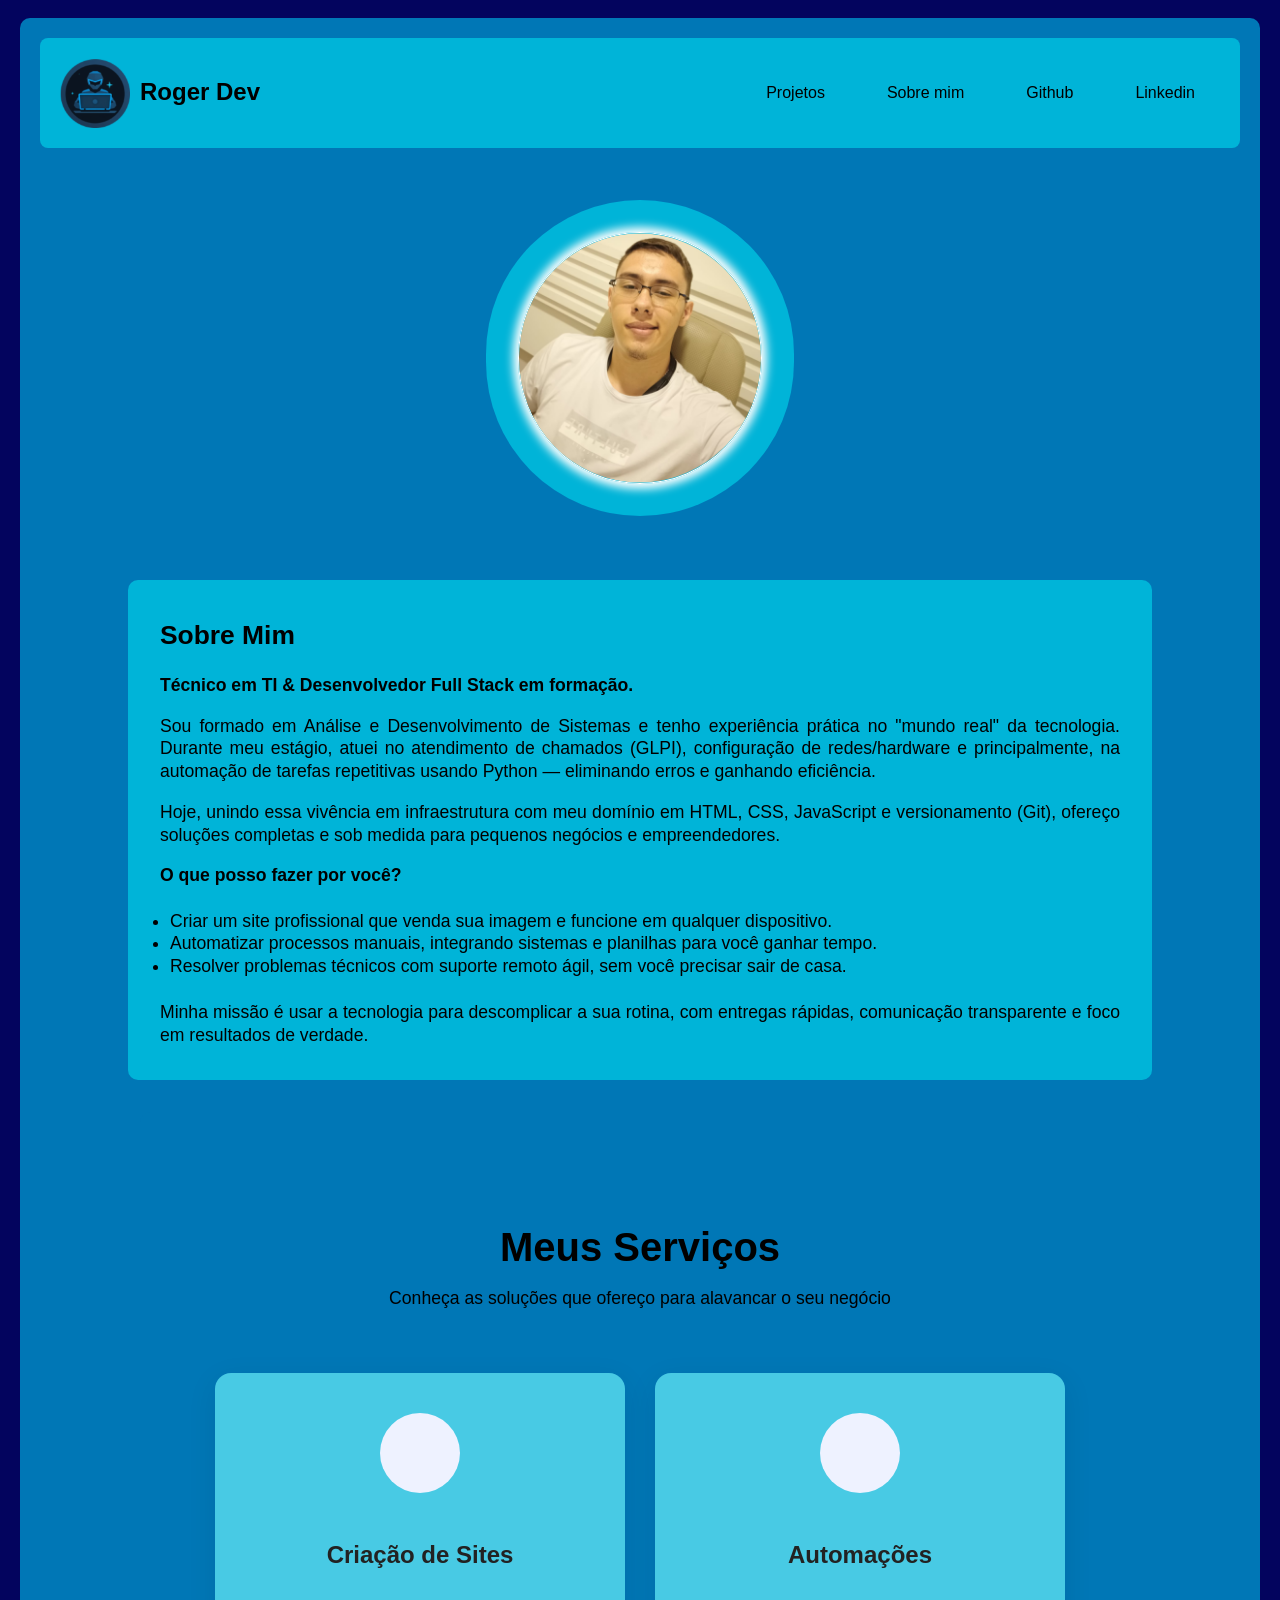
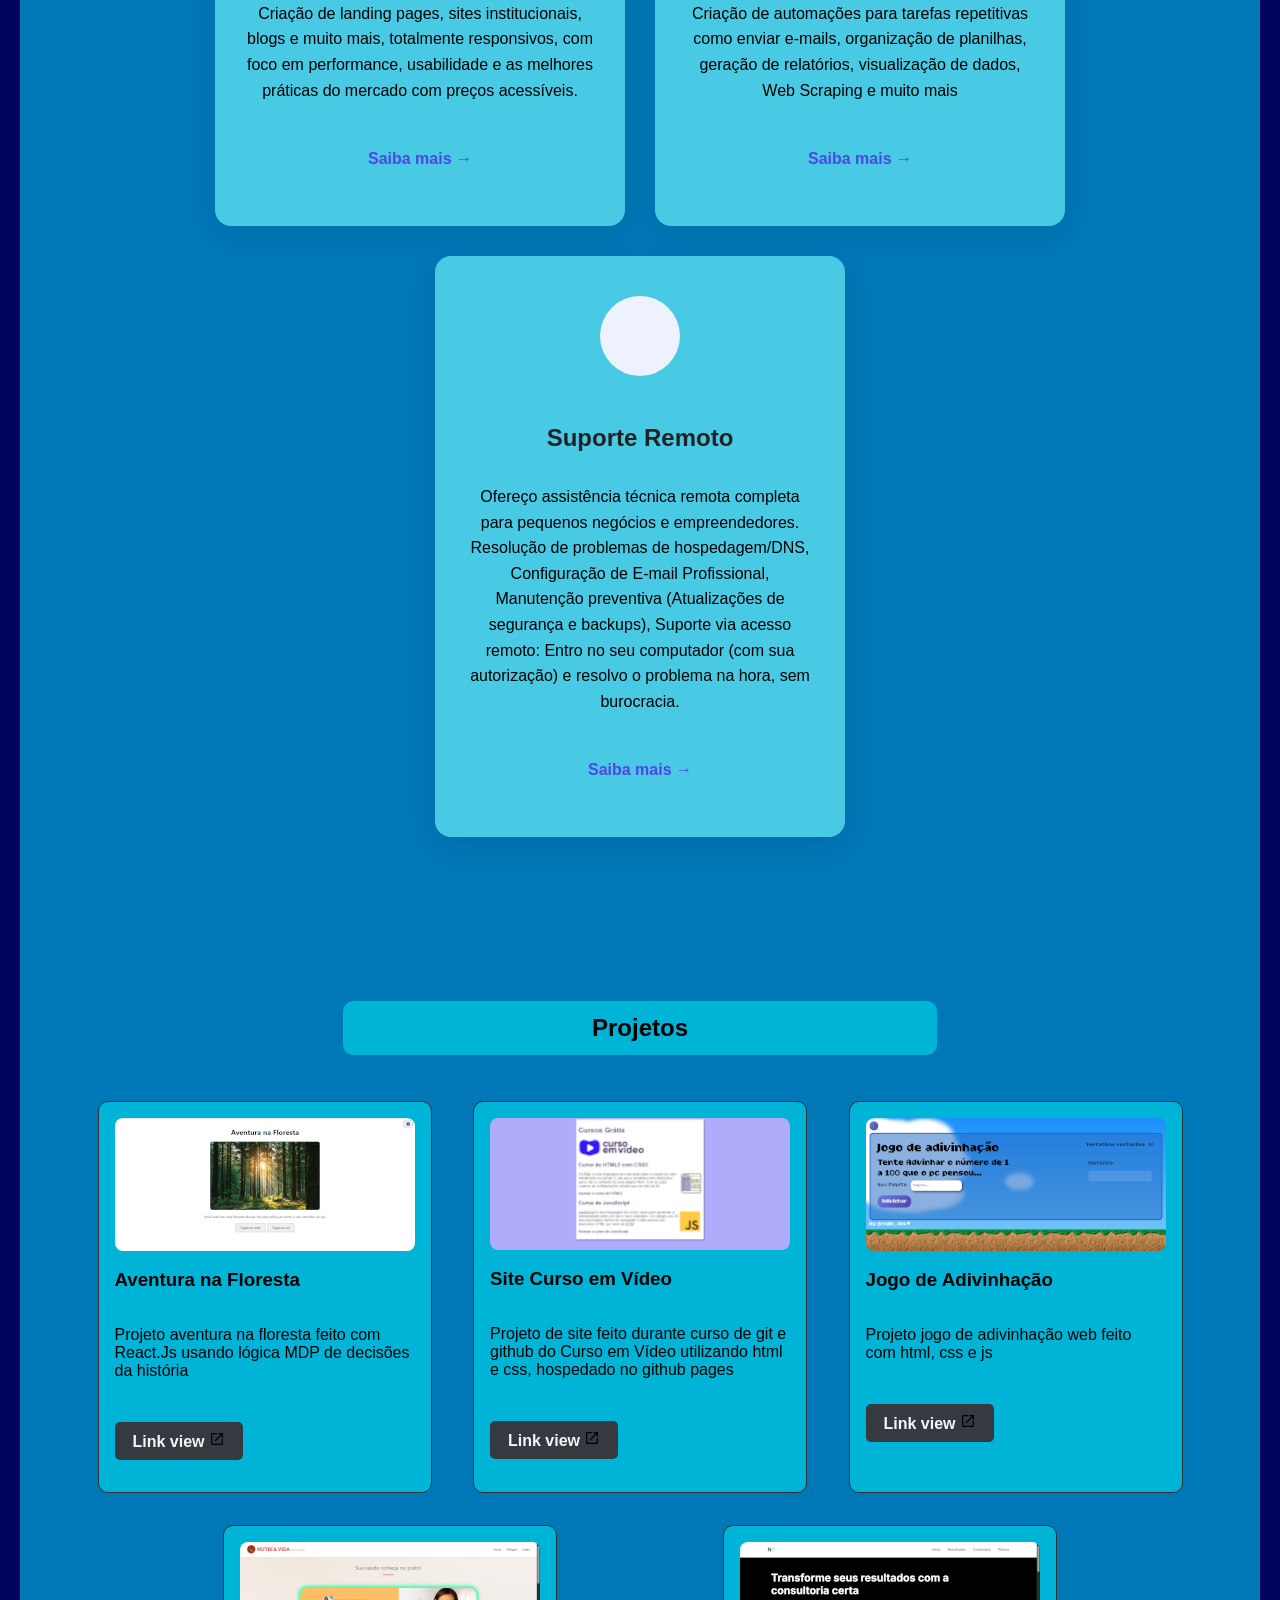
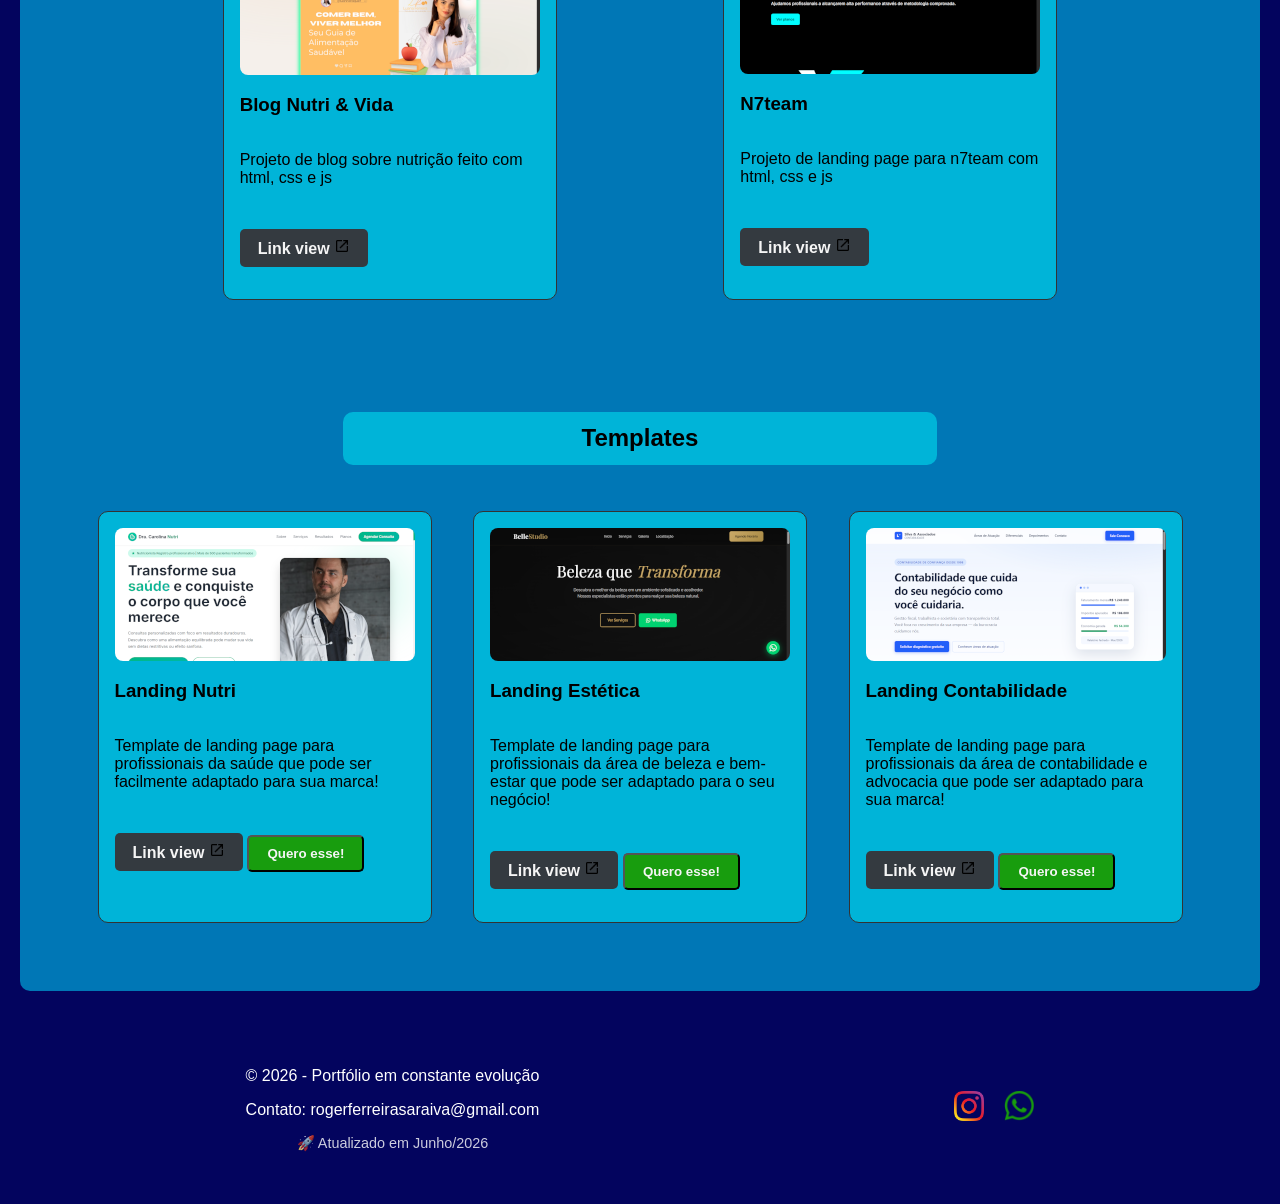
==== commit e91868b3: "feat: add secao templates inicial e links para conversa" ====
--- a/index.html
+++ b/index.html
@@ -192,6 +192,60 @@
 
             </section>
 
+
+
+            <h2 style="margin-top: 6rem;">Templates</h2>
+
+            <section id="templates">
+
+                <div> <!-- projeto aventura floresta react.js -->
+                    <img src="img/screenshot-m-nutri.png" alt="capa projeto" class="capa-codigo">
+                    <h3>Landing Nutri</h3>
+                    <p>
+                        Template de landing page para profissionais da saúde que pode ser facilmente adaptado para sua
+                        marca!
+                    </p>
+                    <p><a href="https://modelo-saude-puce.vercel.app/" target="_blank" rel="next">Link view <span><img
+                                    src="img/img-link.png" alt="img-link"></span></a>
+                        <button target="_blank" rel="next" class="btnzap" onclick="msgTemplate('Nutri')">Quero
+                            esse!</button>
+                    </p>
+
+                </div>
+
+                <div> <!-- projeto site curso em vídeo demo -->
+                    <img src="img/screenshot-m-estetica.png" alt="capa projeto" class="capa-codigo">
+                    <h3>Landing Estética</h3>
+                    <p>
+                        Template de landing page para profissionais da área de beleza e bem-estar que pode ser adaptado
+                        para o seu negócio!
+                    </p>
+                    <p>
+                        <a href="https://modelo-estetica-lac.vercel.app/" target="_blank" rel="next">Link view
+                            <span><img src="img/img-link.png" alt="img-link"></span></a>
+                        <button target="_blank" rel="next" class="btnzap" onclick="msgTemplate('Estética')">Quero
+                            esse!</button>
+                    </p>
+                </div>
+
+                <div> <!-- jogo adivinhação html, css, js no vercel -->
+                    <img src="img/screenshot-m-contabilidade.png" alt="capa projeto" class="capa-codigo">
+                    <h3>Landing Contabilidade</h3>
+                    <p>
+                        Template de landing page para profissionais da área de contabilidade e advocacia que pode ser
+                        adaptado para sua marca!
+                    </p>
+                    <p>
+                        <a href="https://modelo-contabilidade-theta.vercel.app/" target="_blank" rel="next">Link view
+                            <span><img src="img/img-link.png" alt="img-link"></span></a>
+                        <button target="_blank" rel="next" class="btnzap" onclick="msgTemplate('Contabilidade')">Quero
+                            esse!</button>
+                    </p>
+                </div>
+
+            </section>
+
+
         </main>
 
     </div> <!-- fim container -->
@@ -208,8 +262,8 @@
             <a href="https://www.instagram.com/rogin_dev/" target="_blank" rel="noopener" aria-label="Instagram"><img
                     src="img/icone-insta.png" width="30" alt="ico instagram"></a>
             <a href="https://wa.me/5585996139725?text=Olá%20Gostaria%20de%20saber%20mais%20sobre%20os%20seus%20serviços!"
-                target="_blank" rel="noopener" aria-label="WhatsApp"><img src="img/icone-whatsapp.png"
-                    width="30" alt="ico whatsApp"></a>
+                target="_blank" rel="noopener" aria-label="WhatsApp"><img src="img/icone-whatsapp.png" width="30"
+                    alt="ico whatsApp"></a>
         </div>
 
     </footer>
--- a/css/estilo.css
+++ b/css/estilo.css
@@ -240,6 +240,40 @@
   align-content: center;
 }
 
+#templates {
+  max-width: 100%;
+  margin: 0 auto;
+  display: flex;
+  flex-wrap: wrap;
+  justify-content: space-evenly;
+  align-content: center;
+}
+
+#templates div {
+  display: flex;
+  flex-direction: column;
+  max-width: 300px;
+  max-height: 390px;
+  padding: 1rem;
+  margin: 1rem;
+  background-color: #00b4d8;
+  border: 1px solid #333;
+  border-radius: 10px;
+  transition:
+    transform 0.3s,
+    box-shadow 0.3s;
+}
+
+#templates div:hover {
+  transform: translateY(-10px);
+  box-shadow: 0 10px 20px rgb(255, 255, 255);
+  border-color: rgb(255, 255, 255);
+}
+
+#templates div span img {
+  width: 1rem;
+}
+
 ul {
   list-style-type: none;
   align-self: center;
@@ -315,7 +349,7 @@
 p a {
   text-decoration: none;
   display: inline-block;
-  padding: 10px 20px;
+  padding: 9px 18px;
   background-color: #343a40;
   color: whitesmoke;
   border-radius: 5px;
@@ -325,6 +359,24 @@
 }
 
 p a:hover {
+  background-color: whitesmoke;
+  transform: scale(1.05);
+  color: black;
+}
+
+p .btnzap {
+  text-decoration: none;
+  display: inline-block;
+  padding: 9px 18px;
+  background-color: #189d0e;
+  color: whitesmoke;
+  border-radius: 5px;
+  font-weight: bold;
+  margin-top: 10px;
+  transition: all 0.3s;
+}
+
+p .btnzap:hover {
   background-color: whitesmoke;
   transform: scale(1.05);
   color: black;
@@ -422,6 +474,10 @@
     width: 210px;
   }
 
+  #templates div {
+    width: 210px;
+  }
+
   .section-title {
     font-size: 1.8rem;
   }
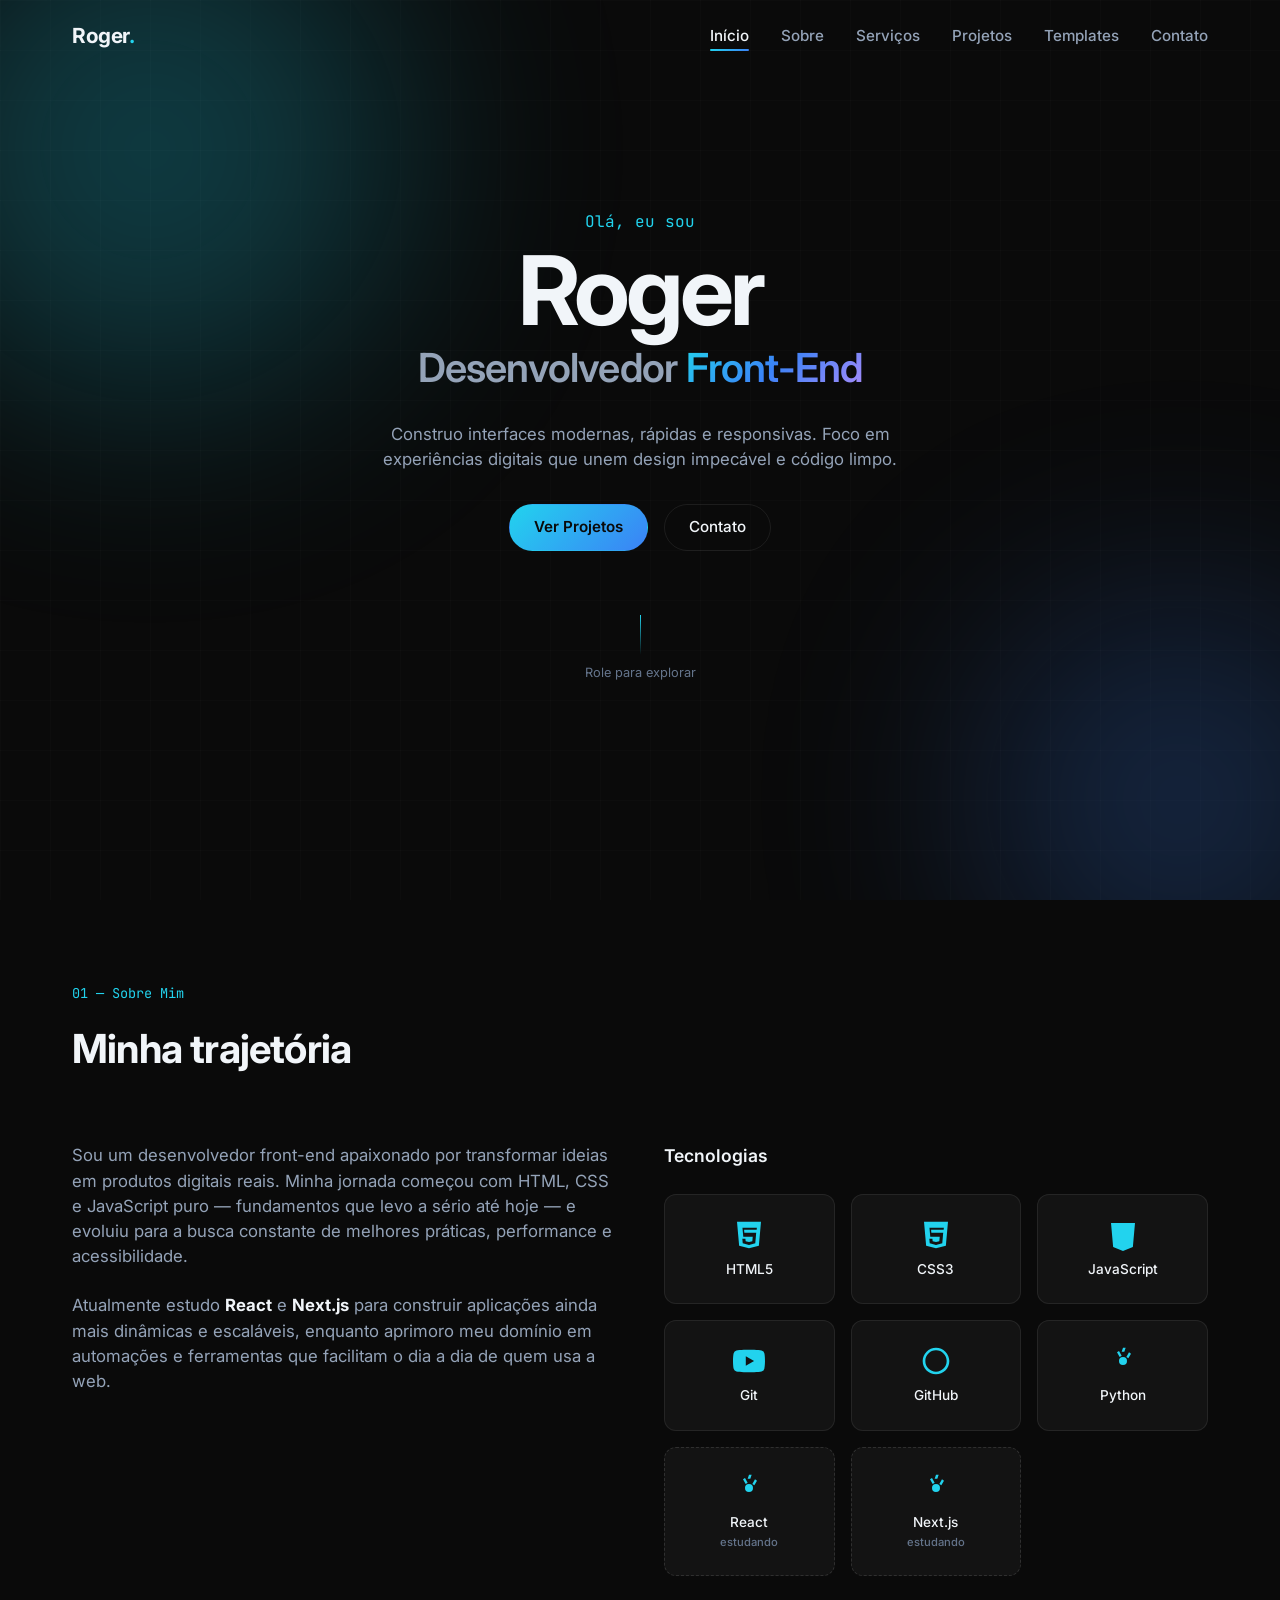
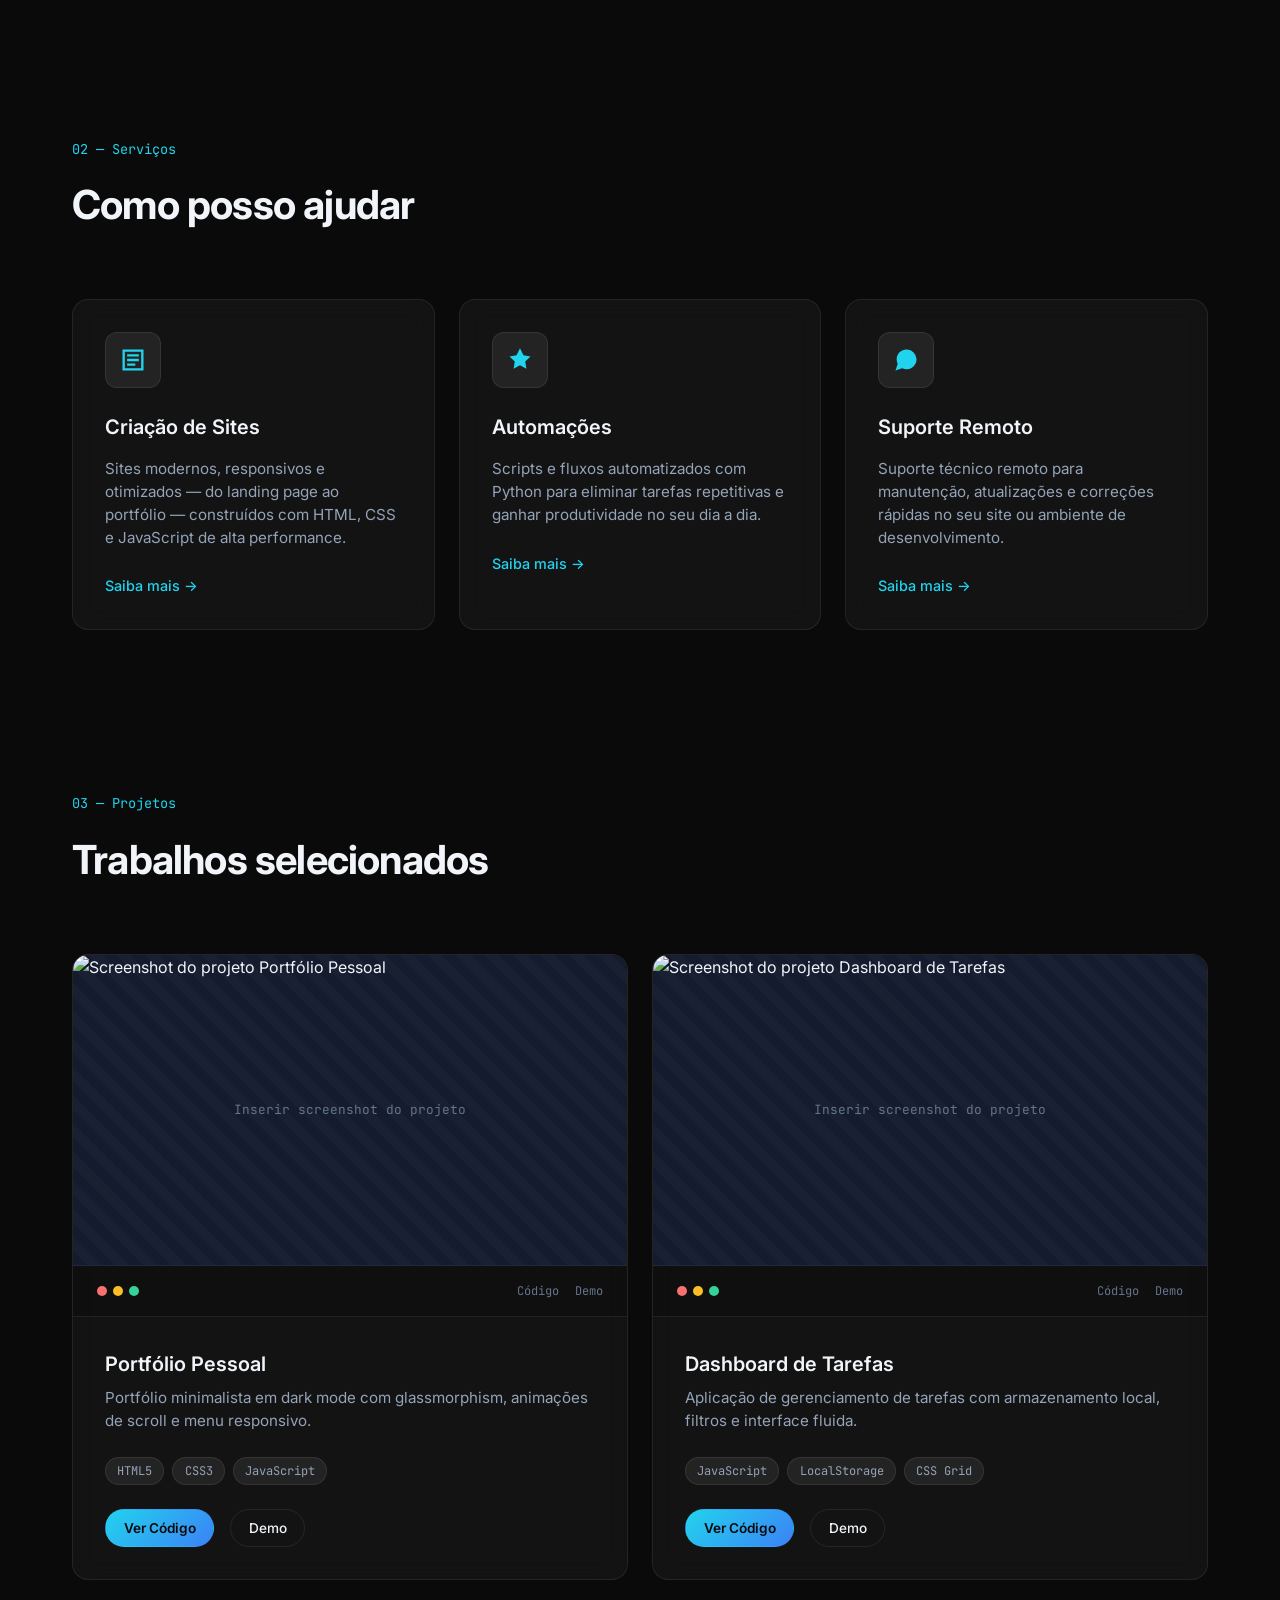
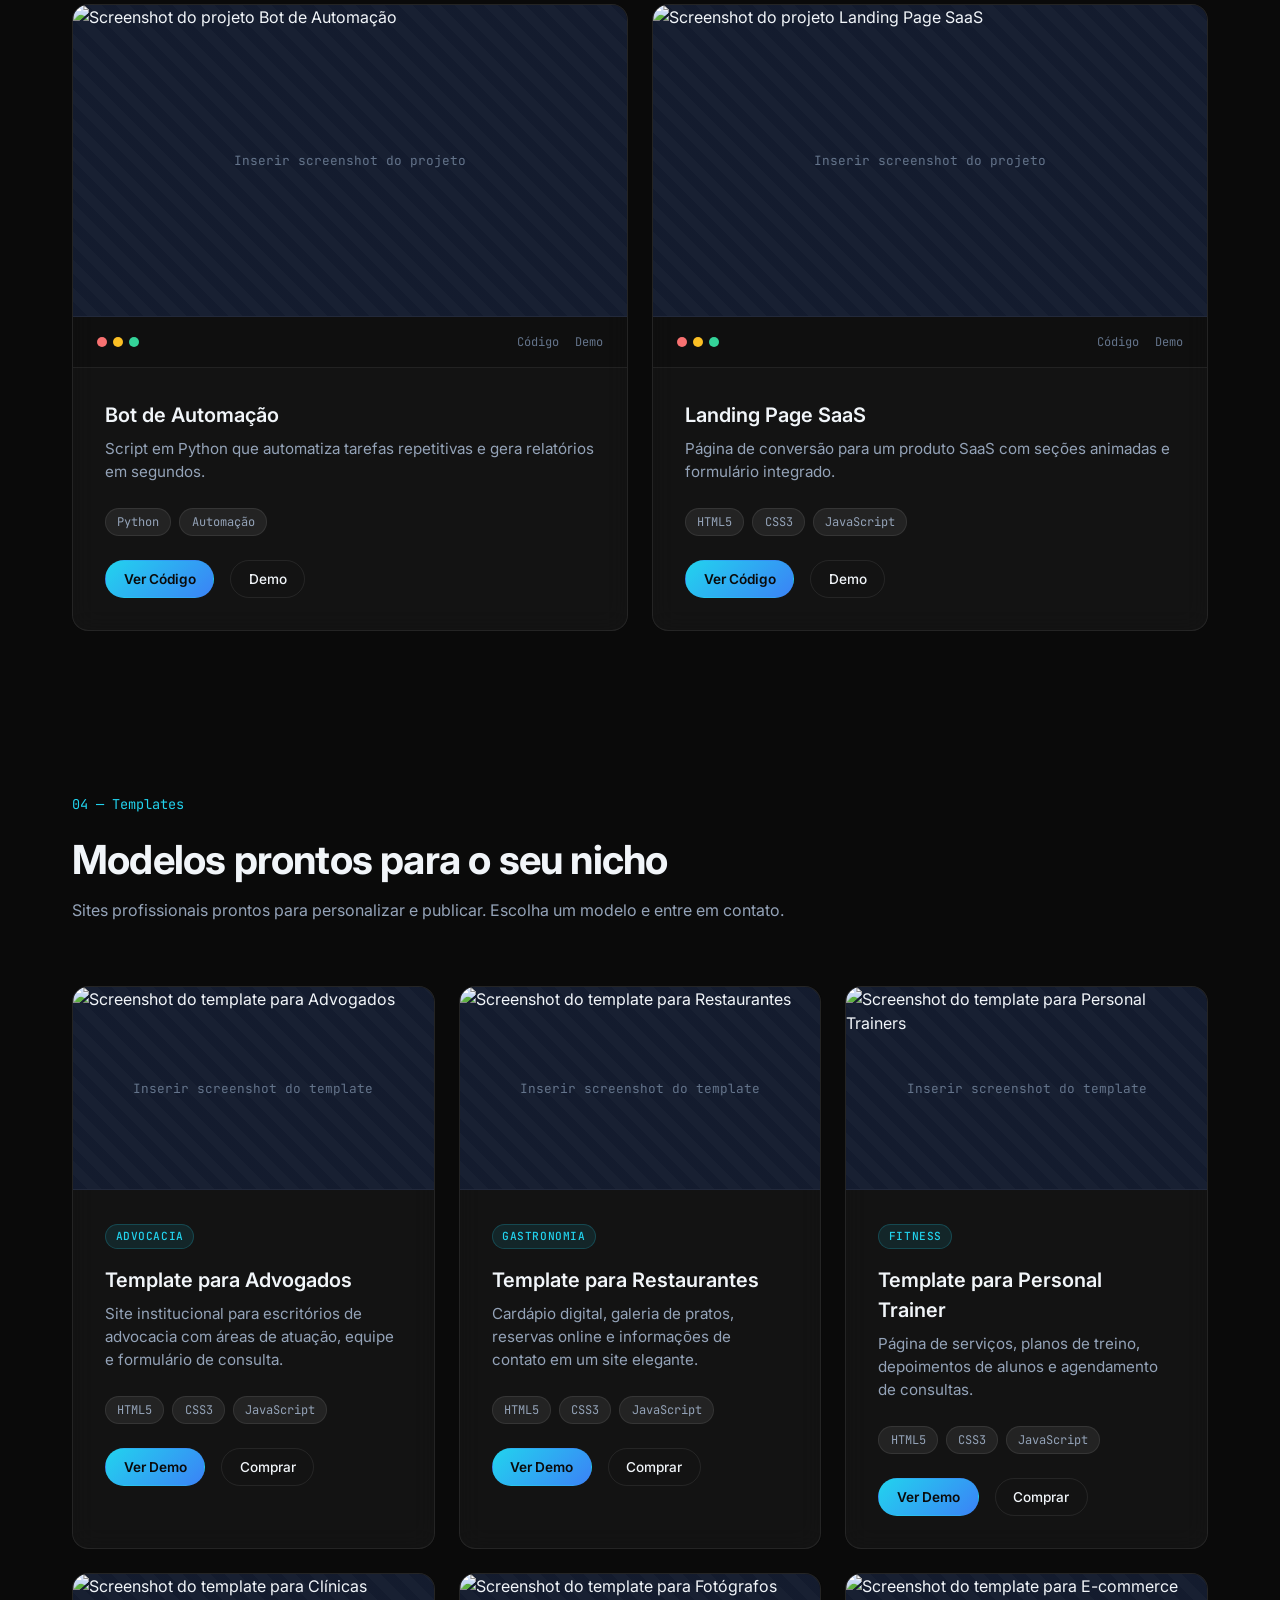
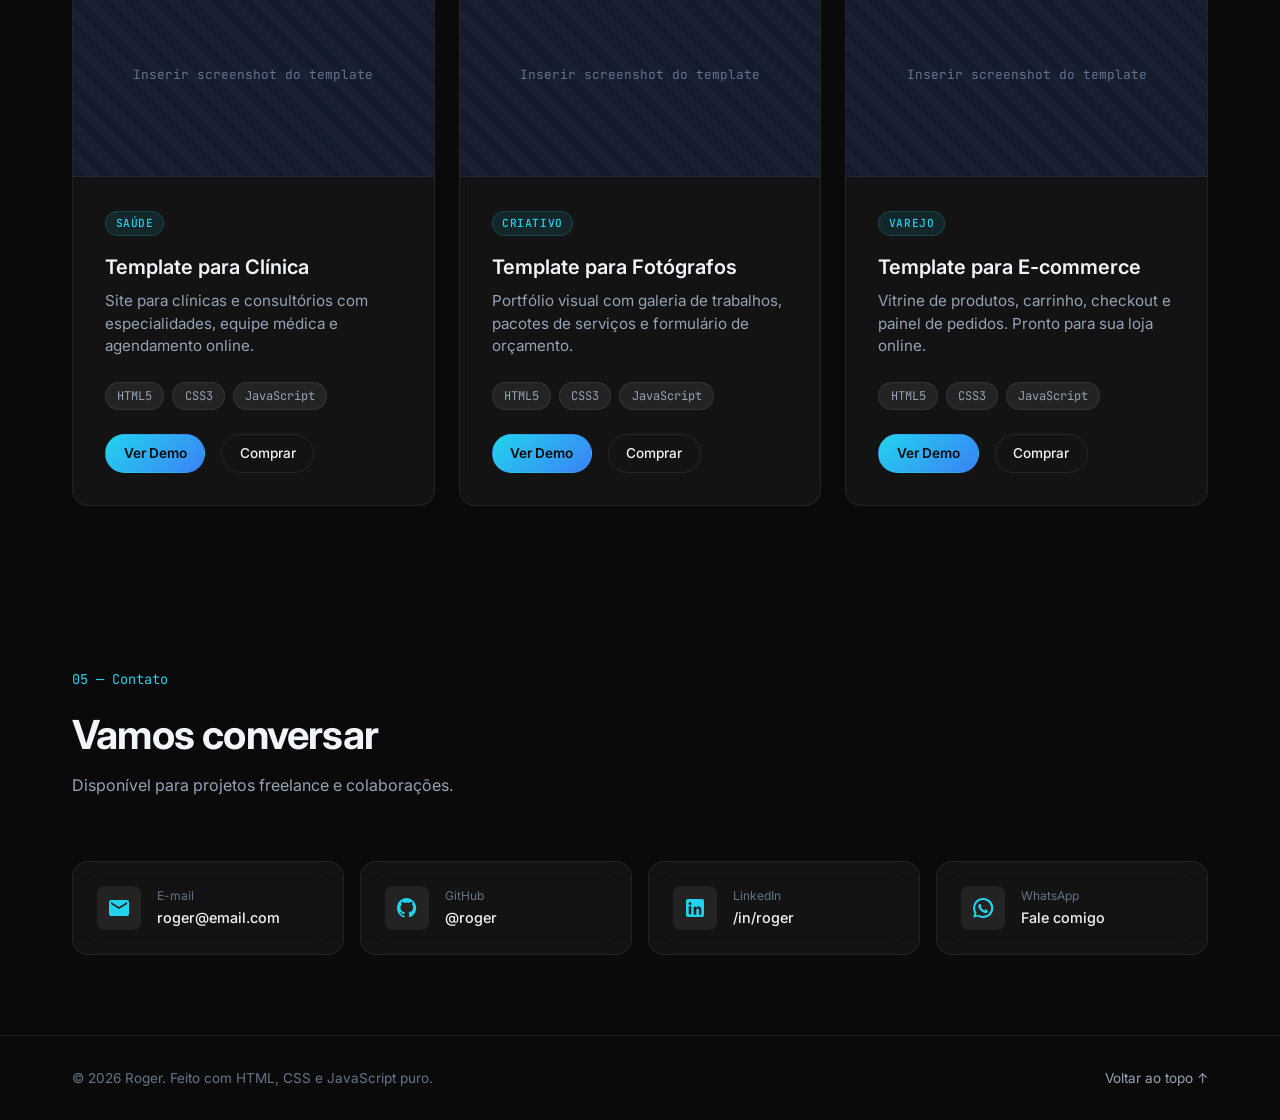
==== commit eaea0afd: "feat: adicionado versão 2.0 inicial do portfolio" ====
--- a/index.html
+++ b/index.html
@@ -1,275 +1,502 @@
-<!DOCTYPE html>
-<html lang="pt-br">
-
-<head>
-    <meta charset="UTF-8">
-    <meta name="viewport" content="width=device-width, initial-scale=1.0">
-    <title>Portfolio</title>
-    <link rel="shortcut icon" href="img/favicon.png" type="image/x-icon">
-    <link rel="stylesheet" href="css/estilo.css">
+<!doctype html>
+<html lang="pt-BR">
+  <head>
+    <meta charset="UTF-8" />
+    <link rel="icon" type="image/svg+xml" href="/vite.svg" />
+    <meta name="viewport" content="width=device-width, initial-scale=1.0" />
+    <meta name="description" content="Roger — Desenvolvedor Front-End. Criação de sites, automações e suporte remoto." />
+    <title>Roger | Desenvolvedor Front-End</title>
+    <link rel="preconnect" href="https://fonts.googleapis.com" />
+    <link rel="preconnect" href="https://fonts.gstatic.com" crossorigin />
+    <link href="https://fonts.googleapis.com/css2?family=Inter:wght@300;400;500;600;700&family=JetBrains+Mono:wght@400;500&display=swap" rel="stylesheet" />
+    <link rel="stylesheet" href="style.css" />
+    <meta property="og:image" content="https://bolt.new/static/og_default.png">
+    <meta name="twitter:card" content="summary_large_image">
+    <meta name="twitter:image" content="https://bolt.new/static/og_default.png">
 </head>
-
-<body>
-
-    <div class="container"> <!-- inicio container -->
-
-        <header>
-
-            <div style="display: flex; gap: 10px;">
-                <img src="img/logo-perfil.png" width="70" height="70" alt="logo-perfil">
-                <h2>Roger Dev</h2>
+  <body>
+    <!-- ===== HEADER / NAV ===== -->
+    <header class="header" id="header">
+      <nav class="nav container">
+        <a href="#inicio" class="nav__logo">Roger<span>.</span></a>
+
+        <ul class="nav__menu" id="nav-menu">
+          <li><a href="#inicio" class="nav__link active">Início</a></li>
+          <li><a href="#sobre" class="nav__link">Sobre</a></li>
+          <li><a href="#servicos" class="nav__link">Serviços</a></li>
+          <li><a href="#projetos" class="nav__link">Projetos</a></li>
+          <li><a href="#templates" class="nav__link">Templates</a></li>
+          <li><a href="#contato" class="nav__link">Contato</a></li>
+        </ul>
+
+        <button class="nav__toggle" id="nav-toggle" aria-label="Abrir menu" aria-expanded="false">
+          <span></span><span></span><span></span>
+        </button>
+      </nav>
+    </header>
+
+    <main>
+      <!-- ===== HERO / INÍCIO ===== -->
+      <section class="hero section" id="inicio">
+        <div class="container hero__inner">
+          <p class="hero__greeting reveal">Olá, eu sou</p>
+          <h1 class="hero__title reveal">Roger</h1>
+          <h2 class="hero__subtitle reveal">Desenvolvedor <span class="accent">Front-End</span></h2>
+          <p class="hero__desc reveal">
+            Construo interfaces modernas, rápidas e responsivas. Foco em
+            experiências digitais que unem design impecável e código limpo.
+          </p>
+          <div class="hero__actions reveal">
+            <a href="#projetos" class="btn btn--primary">Ver Projetos</a>
+            <a href="#contato" class="btn btn--ghost">Contato</a>
+          </div>
+          <div class="hero__scroll reveal">
+            <span></span>
+            <p>Role para explorar</p>
+          </div>
+        </div>
+        <div class="hero__bg" aria-hidden="true">
+          <div class="hero__glow hero__glow--1"></div>
+          <div class="hero__glow hero__glow--2"></div>
+        </div>
+      </section>
+
+      <!-- ===== SOBRE ===== -->
+      <section class="section about" id="sobre">
+        <div class="container">
+          <div class="section__head reveal">
+            <span class="section__tag">01 — Sobre Mim</span>
+            <h2 class="section__title">Minha trajetória</h2>
+          </div>
+
+          <div class="about__grid">
+            <div class="about__text reveal">
+              <p>
+                Sou um desenvolvedor front-end apaixonado por transformar ideias em
+                produtos digitais reais. Minha jornada começou com HTML, CSS e
+                JavaScript puro — fundamentos que levo a sério até hoje — e evoluiu
+                para a busca constante de melhores práticas, performance e
+                acessibilidade.
+              </p>
+              <p>
+                Atualmente estudo <strong>React</strong> e <strong>Next.js</strong>
+                para construir aplicações ainda mais dinâmicas e escaláveis, enquanto
+                aprimoro meu domínio em automações e ferramentas que facilitam o
+                dia a dia de quem usa a web.
+              </p>
             </div>
 
-            <nav>
-                <ul class="nav-links">
-                    <li><a href="#projetos">Projetos</a></li>
-                    <li><a href="#resumo-perfil">Sobre mim</a></li>
-                    <li><a href="https://github.com/rogin2005" target="_blank" rel="next">Github</a></li>
-                    <li><a href="https://www.linkedin.com/in/roger-ferreira-saraiva-0847b22b3/" target="_blank"
-                            rel="next">Linkedin</a></li>
-                </ul>
-            </nav>
-
-            <button class="btn-mobile" aria-label="Menu">☰</button>
-
-        </header>
-
-
-        <div class="hero">
-
-            <section id="sec-perfil">
-                <img src="img/perfil.png" alt="logo perfil" id="foto-perfil">
-            </section>
-
-            <section id="resumo-perfil">
-
-                <h2>Sobre Mim</h2>
-
-                <p>
-                    <strong>Técnico em TI & Desenvolvedor Full Stack em formação.</strong><br>
-                </p>
-
-                <p>
-                    Sou formado em Análise e Desenvolvimento de Sistemas e tenho experiência prática no "mundo real" da
-                    tecnologia. Durante meu estágio, atuei no atendimento de chamados (GLPI), configuração de
-                    redes/hardware e principalmente, na automação de tarefas repetitivas usando Python — eliminando
-                    erros e ganhando eficiência.
-                </p>
-
-                <p>
-                    Hoje, unindo essa vivência em infraestrutura com meu domínio em HTML, CSS, JavaScript e
-                    versionamento (Git), ofereço soluções completas e sob medida para pequenos negócios e
-                    empreendedores.
-                </p>
-
-                <p>
-                    <strong>O que posso fazer por você?</strong>
-                </p>
-
-                <ul style="list-style-type: disc;">
-                    <li>Criar um site profissional que venda sua imagem e funcione em qualquer dispositivo.</li>
-                    <li>Automatizar processos manuais, integrando sistemas e planilhas para você ganhar tempo.</li>
-                    <li>Resolver problemas técnicos com suporte remoto ágil, sem você precisar sair de casa.</li>
-                </ul>
-
-                <p>
-                    Minha missão é usar a tecnologia para descomplicar a sua rotina, com entregas rápidas, comunicação
-                    transparente e foco em resultados de verdade.
-                </p>
-
-            </section>
-
-            <section class="services" id="servicos">
-
-                <div class="container-serv">
-
-                    <h2 class="section-title">Meus Serviços</h2>
-                    <p class="section-subtitle">Conheça as soluções que ofereço para alavancar o seu negócio</p>
-
-                    <div class="services-grid">
-
-                        <!-- Card 1 -->
-                        <div class="service-card">
-                            <div class="icon-wrapper">
-                                <i class="fas fa-code"></i>
-                            </div>
-                            <h3>Criação de Sites</h3>
-                            <p>
-                                Criação de landing pages, sites institucionais, blogs e muito mais, totalmente
-                                responsivos, com foco em performance,
-                                usabilidade e as melhores práticas do mercado com preços acessíveis.
-                            </p>
-                            <button onclick="abrirLink('Criação de sites')" class="service-link">Saiba mais →</button>
-                        </div>
-
-                        <!-- Card 2 -->
-                        <div class="service-card">
-                            <div class="icon-wrapper">
-                                <i class="fas fa-paint-brush"></i>
-                            </div>
-                            <h3>Automações</h3>
-                            <p>
-                                Criação de automações para tarefas repetitivas como enviar e-mails, organização de
-                                planilhas, geração de relatórios, visualização de dados, Web Scraping e muito mais
-                            </p>
-                            <button onclick="abrirLink('Automações')" class="service-link">Saiba mais →</button>
-                        </div>
-
-                        <!-- Card 3 -->
-                        <div class="service-card">
-                            <div class="icon-wrapper">
-                                <i class="fas fa-chart-line"></i>
-                            </div>
-                            <h3>Suporte Remoto</h3>
-                            <p>
-                                Ofereço assistência técnica remota completa para pequenos negócios e empreendedores.
-                                Resolução de problemas de hospedagem/DNS, Configuração de E-mail Profissional,
-                                Manutenção preventiva (Atualizações de segurança e backups), Suporte via acesso remoto:
-                                Entro no seu computador (com sua autorização) e resolvo o problema na hora, sem
-                                burocracia.
-                            </p>
-                            <button onclick="abrirLink('Suporte remoto')" class="service-link">Saiba mais →</button>
-                        </div>
-
-                    </div>
-
-                </div>
-
-            </section>
-
-        </div>
-
-
-        <main>
-
-            <h2>Projetos</h2>
-
-            <section id="projetos">
-
-                <div> <!-- projeto aventura floresta react.js -->
-                    <img src="img/screenshot-aventura-f.png" alt="capa projeto" class="capa-codigo">
-                    <h3>Aventura na Floresta</h3>
-                    <p>Projeto aventura na floresta feito com React.Js usando lógica MDP de decisões da história</p>
-                    <p><a href="https://aventura-floresta.vercel.app/" target="_blank" rel="next">Link view <span><img
-                                    src="img/img-link.png" alt="img-link"></span></a>
-                    </p>
-                </div>
-
-                <div> <!-- projeto site curso em vídeo demo -->
-                    <img src="img/screenshot-site-curso.png" alt="capa projeto" class="capa-codigo">
-                    <h3>Site Curso em Vídeo</h3>
-                    <p>
-                        Projeto de site feito durante curso de git e github do Curso em Vídeo utilizando html e css,
-                        hospedado no github pages
-                    </p>
-                    <p><a href="https://rogin2005.github.io/projeto-site/" target="_blank" rel="next">Link view
-                            <span><img src="img/img-link.png" alt="img-link"></span></a></p>
-                </div>
-
-                <div> <!-- jogo adivinhação html, css, js no vercel -->
-                    <img src="img/screenshot-jogo-adv.png" alt="capa projeto" class="capa-codigo">
-                    <h3>Jogo de Adivinhação</h3>
-                    <p>Projeto jogo de adivinhação web feito com html, css e js</p>
-                    <p><a href="https://jogo-adivinhacao-lilac.vercel.app/" target="_blank" rel="next">Link view
-                            <span><img src="img/img-link.png" alt="img-link"></span></a></p>
-                </div>
-
-                <div> <!-- projeto nutri e vida page -->
-                    <img src="img/screenshot-nutri-e-vida.png" alt="capa projeto" class="capa-codigo">
-                    <h3>Blog Nutri & Vida</h3>
-                    <p>Projeto de blog sobre nutrição feito com html, css e js</p>
-                    <p><a href="https://nutri-e-vida.vercel.app/" target="_blank" rel="next">Link view
-                            <span><img src="img/img-link.png" alt="img-link"></span></a></p>
-                </div>
-
-                <div> <!-- projeto landing page n7team -->
-                    <img src="img/screenshot-n7team.png" alt="capa projeto" class="capa-codigo">
-                    <h3>N7team</h3>
-                    <p>Projeto de landing page para n7team com html, css e js</p>
-                    <p><a href="https://n7team.vercel.app/" target="_blank" rel="next">Link view
-                            <span><img src="img/img-link.png" alt="img-link"></span></a></p>
-                </div>
-
-            </section>
-
-
-
-            <h2 style="margin-top: 6rem;">Templates</h2>
-
-            <section id="templates">
-
-                <div> <!-- projeto aventura floresta react.js -->
-                    <img src="img/screenshot-m-nutri.png" alt="capa projeto" class="capa-codigo">
-                    <h3>Landing Nutri</h3>
-                    <p>
-                        Template de landing page para profissionais da saúde que pode ser facilmente adaptado para sua
-                        marca!
-                    </p>
-                    <p><a href="https://modelo-saude-puce.vercel.app/" target="_blank" rel="next">Link view <span><img
-                                    src="img/img-link.png" alt="img-link"></span></a>
-                        <button target="_blank" rel="next" class="btnzap" onclick="msgTemplate('Nutri')">Quero
-                            esse!</button>
-                    </p>
-
-                </div>
-
-                <div> <!-- projeto site curso em vídeo demo -->
-                    <img src="img/screenshot-m-estetica.png" alt="capa projeto" class="capa-codigo">
-                    <h3>Landing Estética</h3>
-                    <p>
-                        Template de landing page para profissionais da área de beleza e bem-estar que pode ser adaptado
-                        para o seu negócio!
-                    </p>
-                    <p>
-                        <a href="https://modelo-estetica-lac.vercel.app/" target="_blank" rel="next">Link view
-                            <span><img src="img/img-link.png" alt="img-link"></span></a>
-                        <button target="_blank" rel="next" class="btnzap" onclick="msgTemplate('Estética')">Quero
-                            esse!</button>
-                    </p>
-                </div>
-
-                <div> <!-- jogo adivinhação html, css, js no vercel -->
-                    <img src="img/screenshot-m-contabilidade.png" alt="capa projeto" class="capa-codigo">
-                    <h3>Landing Contabilidade</h3>
-                    <p>
-                        Template de landing page para profissionais da área de contabilidade e advocacia que pode ser
-                        adaptado para sua marca!
-                    </p>
-                    <p>
-                        <a href="https://modelo-contabilidade-theta.vercel.app/" target="_blank" rel="next">Link view
-                            <span><img src="img/img-link.png" alt="img-link"></span></a>
-                        <button target="_blank" rel="next" class="btnzap" onclick="msgTemplate('Contabilidade')">Quero
-                            esse!</button>
-                    </p>
-                </div>
-
-            </section>
-
-
-        </main>
-
-    </div> <!-- fim container -->
-
-    <footer>
-
-        <div>
-            <p>&copy; 2026 - Portfólio em constante evolução</p>
-            <p>Contato: rogerferreirasaraiva@gmail.com</p>
-            <p style="font-size: 0.9em; opacity: 0.8;">&#x1F680; Atualizado em Junho/2026</p>
-        </div>
-
-        <div class="redes-social">
-            <a href="https://www.instagram.com/rogin_dev/" target="_blank" rel="noopener" aria-label="Instagram"><img
-                    src="img/icone-insta.png" width="30" alt="ico instagram"></a>
-            <a href="https://wa.me/5585996139725?text=Olá%20Gostaria%20de%20saber%20mais%20sobre%20os%20seus%20serviços!"
-                target="_blank" rel="noopener" aria-label="WhatsApp"><img src="img/icone-whatsapp.png" width="30"
-                    alt="ico whatsApp"></a>
-        </div>
-
+            <div class="about__skills reveal">
+              <h3 class="about__skills-title">Tecnologias</h3>
+              <div class="skills__grid">
+                <div class="skill-card">
+                  <svg viewBox="0 0 24 24" class="skill-card__icon"><path fill="currentColor" d="M3 2l1.6 18 7.4 2 7.4-2L21 2H3zm14.7 6H8.3l.2 2.4h8.9l-.7 7.8-4.7 1.3-4.7-1.3-.3-3.4h2.3l.2 1.8 2.5.7 2.5-.7.3-3.2H7.7l-.6-6.9h10.8l-.2 2z"/></svg>
+                  <span>HTML5</span>
+                </div>
+                <div class="skill-card">
+                  <svg viewBox="0 0 24 24" class="skill-card__icon"><path fill="currentColor" d="M3 2l1.6 18 7.4 2 7.4-2L21 2H3zm14.7 6H8.3l.2 2.4h8.9l-.7 7.8-4.7 1.3-4.7-1.3-.3-3.4h2.3l.2 1.8 2.5.7 2.5-.7.3-3.2H7.7l-.6-6.9h10.8l-.2 2z"/></svg>
+                  <span>CSS3</span>
+                </div>
+                <div class="skill-card">
+                  <svg viewBox="0 0 24 24" class="skill-card__icon"><path fill="currentColor" d="M3 3h18l-1.6 18L12 24l-7.4-3L3 3zm14.7 6H8.3l.2 2.4h8.9l-.7 7.8-4.7 1.3-4.7-1.3-.3-3.4h2.3l.2 1.8 2.5.7 2.5-.7.3-3.2H7.7l-.6-6.9h10.8l-.2 2z"/></svg>
+                  <span>JavaScript</span>
+                </div>
+                <div class="skill-card">
+                  <svg viewBox="0 0 24 24" class="skill-card__icon"><path fill="currentColor" d="M23.5 6.2a3 3 0 0 0-2.1-2.1C19.5 3.5 12 3.5 12 3.5s-7.5 0-9.4.6A3 3 0 0 0 .5 6.2C0 8.1 0 12 0 12s0 3.9.5 5.8a3 3 0 0 0 2.1 2.1c1.9.6 9.4.6 9.4.6s7.5 0 9.4-.6a3 3 0 0 0 2.1-2.1c.5-1.9.5-5.8.5-5.8s0-3.9-.5-5.8zM9.6 15.6V8.4l6.2 3.6-6.2 3.6z"/></svg>
+                  <span>Git</span>
+                </div>
+                <div class="skill-card">
+                  <svg viewBox="0 0 24 24" class="skill-card__icon"><path fill="currentColor" d="M12 2C6.5 2 2 6.5 2 12s4.5 10 10 10 10-4.5 10-10S17.5 2 12 2zm0 18c-4.4 0-8-3.6-8-8s3.6-8 8-8 8 3.6 8 8-3.6 8-8 8z"/></svg>
+                  <span>GitHub</span>
+                </div>
+                <div class="skill-card">
+                  <svg viewBox="0 0 24 24" class="skill-card__icon"><path fill="currentColor" d="M12 2l-1 3 2 0 1-3-2 0zM7.5 5.5l2 3.5 1.5-1-2-3.5-1.5 1zm9 0l-2 3.5 1.5 1 2-3.5-1.5-1zM12 9a3 3 0 0 0-3 3 3 3 0 0 0 3 3 3 3 0 0 0 3-3 3 3 0 0 0-3-3z"/></svg>
+                  <span>Python</span>
+                </div>
+                <div class="skill-card skill-card--learning">
+                  <svg viewBox="0 0 24 24" class="skill-card__icon"><path fill="currentColor" d="M12 2l-1 3 2 0 1-3-2 0zM7.5 5.5l2 3.5 1.5-1-2-3.5-1.5 1zm9 0l-2 3.5 1.5 1 2-3.5-1.5-1zM12 9a3 3 0 0 0-3 3 3 3 0 0 0 3 3 3 3 0 0 0 3-3 3 3 0 0 0-3-3z"/></svg>
+                  <span>React <em>estudando</em></span>
+                </div>
+                <div class="skill-card skill-card--learning">
+                  <svg viewBox="0 0 24 24" class="skill-card__icon"><path fill="currentColor" d="M12 2l-1 3 2 0 1-3-2 0zM7.5 5.5l2 3.5 1.5-1-2-3.5-1.5 1zm9 0l-2 3.5 1.5 1 2-3.5-1.5-1zM12 9a3 3 0 0 0-3 3 3 3 0 0 0 3 3 3 3 0 0 0 3-3 3 3 0 0 0-3-3z"/></svg>
+                  <span>Next.js <em>estudando</em></span>
+                </div>
+              </div>
+            </div>
+          </div>
+        </div>
+      </section>
+
+      <!-- ===== SERVIÇOS ===== -->
+      <section class="section services" id="servicos">
+        <div class="container">
+          <div class="section__head reveal">
+            <span class="section__tag">02 — Serviços</span>
+            <h2 class="section__title">Como posso ajudar</h2>
+          </div>
+
+          <div class="services__grid">
+            <article class="service-card glass reveal">
+              <div class="service-card__icon">
+                <svg viewBox="0 0 24 24"><path fill="currentColor" d="M3 3h18v18H3V3zm2 2v14h14V5H5zm2 2h10v2H7V7zm0 4h10v2H7v-2zm0 4h7v2H7v-2z"/></svg>
+              </div>
+              <h3>Criação de Sites</h3>
+              <p>Sites modernos, responsivos e otimizados — do landing page ao portfólio — construídos com HTML, CSS e JavaScript de alta performance.</p>
+              <button class="btn btn--link" data-service="sites">Saiba mais →</button>
+            </article>
+
+            <article class="service-card glass reveal">
+              <div class="service-card__icon">
+                <svg viewBox="0 0 24 24"><path fill="currentColor" d="M12 2l3 6 6 .9-4.5 4.4 1 6.2L12 16.5 6.5 19.5l1-6.2L3 8.9 9 8l3-6z"/></svg>
+              </div>
+              <h3>Automações</h3>
+              <p>Scripts e fluxos automatizados com Python para eliminar tarefas repetitivas e ganhar produtividade no seu dia a dia.</p>
+              <button class="btn btn--link" data-service="automacoes">Saiba mais →</button>
+            </article>
+
+            <article class="service-card glass reveal">
+              <div class="service-card__icon">
+                <svg viewBox="0 0 24 24"><path fill="currentColor" d="M21 11.5a8.4 8.4 0 0 1-.9 3.8 8.5 8.5 0 0 1-7.6 4.7 8.4 8.4 0 0 1-3.8-.9L3 21l1.9-5.7a8.4 8.4 0 0 1-.9-3.8 8.5 8.5 0 0 1 4.7-7.6 8.4 8.4 0 0 1 3.8-.9h.5a8.5 8.5 0 0 1 8 8v.5z"/></svg>
+              </div>
+              <h3>Suporte Remoto</h3>
+              <p>Suporte técnico remoto para manutenção, atualizações e correções rápidas no seu site ou ambiente de desenvolvimento.</p>
+              <button class="btn btn--link" data-service="suporte">Saiba mais →</button>
+            </article>
+          </div>
+        </div>
+      </section>
+
+      <!-- ===== PROJETOS ===== -->
+      <section class="section projects" id="projetos">
+        <div class="container">
+          <div class="section__head reveal">
+            <span class="section__tag">03 — Projetos</span>
+            <h2 class="section__title">Trabalhos selecionados</h2>
+          </div>
+
+          <div class="projects__grid">
+            <article class="project-card glass reveal">
+              <div class="project-card__screenshot">
+                <img src="" alt="Screenshot do projeto Portfólio Pessoal" loading="lazy" />
+                <span class="screenshot-placeholder">Inserir screenshot do projeto</span>
+              </div>
+              <div class="project-card__top">
+                <div class="project-card__dots"><span></span><span></span><span></span></div>
+                <div class="project-card__links">
+                  <a href="#" target="_blank" rel="noopener" aria-label="Ver código">Código</a>
+                  <a href="#" target="_blank" rel="noopener" aria-label="Ver demo">Demo</a>
+                </div>
+              </div>
+              <div class="project-card__body">
+                <h3>Portfólio Pessoal</h3>
+                <p>Portfólio minimalista em dark mode com glassmorphism, animações de scroll e menu responsivo.</p>
+                <div class="tags">
+                  <span class="tag">HTML5</span>
+                  <span class="tag">CSS3</span>
+                  <span class="tag">JavaScript</span>
+                </div>
+                <div class="project-card__actions">
+                  <a href="#" target="_blank" rel="noopener" class="btn btn--primary btn--sm">Ver Código</a>
+                  <a href="#" target="_blank" rel="noopener" class="btn btn--ghost btn--sm">Demo</a>
+                </div>
+              </div>
+            </article>
+
+            <article class="project-card glass reveal">
+              <div class="project-card__screenshot">
+                <img src="" alt="Screenshot do projeto Dashboard de Tarefas" loading="lazy" />
+                <span class="screenshot-placeholder">Inserir screenshot do projeto</span>
+              </div>
+              <div class="project-card__top">
+                <div class="project-card__dots"><span></span><span></span><span></span></div>
+                <div class="project-card__links">
+                  <a href="#" target="_blank" rel="noopener" aria-label="Ver código">Código</a>
+                  <a href="#" target="_blank" rel="noopener" aria-label="Ver demo">Demo</a>
+                </div>
+              </div>
+              <div class="project-card__body">
+                <h3>Dashboard de Tarefas</h3>
+                <p>Aplicação de gerenciamento de tarefas com armazenamento local, filtros e interface fluida.</p>
+                <div class="tags">
+                  <span class="tag">JavaScript</span>
+                  <span class="tag">LocalStorage</span>
+                  <span class="tag">CSS Grid</span>
+                </div>
+                <div class="project-card__actions">
+                  <a href="#" target="_blank" rel="noopener" class="btn btn--primary btn--sm">Ver Código</a>
+                  <a href="#" target="_blank" rel="noopener" class="btn btn--ghost btn--sm">Demo</a>
+                </div>
+              </div>
+            </article>
+
+            <article class="project-card glass reveal">
+              <div class="project-card__screenshot">
+                <img src="" alt="Screenshot do projeto Bot de Automação" loading="lazy" />
+                <span class="screenshot-placeholder">Inserir screenshot do projeto</span>
+              </div>
+              <div class="project-card__top">
+                <div class="project-card__dots"><span></span><span></span><span></span></div>
+                <div class="project-card__links">
+                  <a href="#" target="_blank" rel="noopener" aria-label="Ver código">Código</a>
+                  <a href="#" target="_blank" rel="noopener" aria-label="Ver demo">Demo</a>
+                </div>
+              </div>
+              <div class="project-card__body">
+                <h3>Bot de Automação</h3>
+                <p>Script em Python que automatiza tarefas repetitivas e gera relatórios em segundos.</p>
+                <div class="tags">
+                  <span class="tag">Python</span>
+                  <span class="tag">Automação</span>
+                </div>
+                <div class="project-card__actions">
+                  <a href="#" target="_blank" rel="noopener" class="btn btn--primary btn--sm">Ver Código</a>
+                  <a href="#" target="_blank" rel="noopener" class="btn btn--ghost btn--sm">Demo</a>
+                </div>
+              </div>
+            </article>
+
+            <article class="project-card glass reveal">
+              <div class="project-card__screenshot">
+                <img src="" alt="Screenshot do projeto Landing Page SaaS" loading="lazy" />
+                <span class="screenshot-placeholder">Inserir screenshot do projeto</span>
+              </div>
+              <div class="project-card__top">
+                <div class="project-card__dots"><span></span><span></span><span></span></div>
+                <div class="project-card__links">
+                  <a href="#" target="_blank" rel="noopener" aria-label="Ver código">Código</a>
+                  <a href="#" target="_blank" rel="noopener" aria-label="Ver demo">Demo</a>
+                </div>
+              </div>
+              <div class="project-card__body">
+                <h3>Landing Page SaaS</h3>
+                <p>Página de conversão para um produto SaaS com seções animadas e formulário integrado.</p>
+                <div class="tags">
+                  <span class="tag">HTML5</span>
+                  <span class="tag">CSS3</span>
+                  <span class="tag">JavaScript</span>
+                </div>
+                <div class="project-card__actions">
+                  <a href="#" target="_blank" rel="noopener" class="btn btn--primary btn--sm">Ver Código</a>
+                  <a href="#" target="_blank" rel="noopener" class="btn btn--ghost btn--sm">Demo</a>
+                </div>
+              </div>
+            </article>
+          </div>
+        </div>
+      </section>
+
+      <!-- ===== TEMPLATES ===== -->
+      <section class="section templates" id="templates">
+        <div class="container">
+          <div class="section__head reveal">
+            <span class="section__tag">04 — Templates</span>
+            <h2 class="section__title">Modelos prontos para o seu nicho</h2>
+            <p class="section__sub">Sites profissionais prontos para personalizar e publicar. Escolha um modelo e entre em contato.</p>
+          </div>
+
+          <div class="templates__grid">
+            <article class="template-card glass reveal">
+              <div class="template-card__screenshot">
+                <img src="" alt="Screenshot do template para Advogados" loading="lazy" />
+                <span class="screenshot-placeholder">Inserir screenshot do template</span>
+              </div>
+              <div class="template-card__body">
+                <div class="template-card__badge">Advocacia</div>
+                <h3>Template para Advogados</h3>
+                <p>Site institucional para escritórios de advocacia com áreas de atuação, equipe e formulário de consulta.</p>
+                <div class="tags">
+                  <span class="tag">HTML5</span>
+                  <span class="tag">CSS3</span>
+                  <span class="tag">JavaScript</span>
+                </div>
+                <div class="template-card__actions">
+                  <a href="#" target="_blank" rel="noopener" class="btn btn--primary btn--sm">Ver Demo</a>
+                  <a href="#contato" class="btn btn--ghost btn--sm">Comprar</a>
+                </div>
+              </div>
+            </article>
+
+            <article class="template-card glass reveal">
+              <div class="template-card__screenshot">
+                <img src="" alt="Screenshot do template para Restaurantes" loading="lazy" />
+                <span class="screenshot-placeholder">Inserir screenshot do template</span>
+              </div>
+              <div class="template-card__body">
+                <div class="template-card__badge">Gastronomia</div>
+                <h3>Template para Restaurantes</h3>
+                <p>Cardápio digital, galeria de pratos, reservas online e informações de contato em um site elegante.</p>
+                <div class="tags">
+                  <span class="tag">HTML5</span>
+                  <span class="tag">CSS3</span>
+                  <span class="tag">JavaScript</span>
+                </div>
+                <div class="template-card__actions">
+                  <a href="#" target="_blank" rel="noopener" class="btn btn--primary btn--sm">Ver Demo</a>
+                  <a href="#contato" class="btn btn--ghost btn--sm">Comprar</a>
+                </div>
+              </div>
+            </article>
+
+            <article class="template-card glass reveal">
+              <div class="template-card__screenshot">
+                <img src="" alt="Screenshot do template para Personal Trainers" loading="lazy" />
+                <span class="screenshot-placeholder">Inserir screenshot do template</span>
+              </div>
+              <div class="template-card__body">
+                <div class="template-card__badge">Fitness</div>
+                <h3>Template para Personal Trainer</h3>
+                <p>Página de serviços, planos de treino, depoimentos de alunos e agendamento de consultas.</p>
+                <div class="tags">
+                  <span class="tag">HTML5</span>
+                  <span class="tag">CSS3</span>
+                  <span class="tag">JavaScript</span>
+                </div>
+                <div class="template-card__actions">
+                  <a href="#" target="_blank" rel="noopener" class="btn btn--primary btn--sm">Ver Demo</a>
+                  <a href="#contato" class="btn btn--ghost btn--sm">Comprar</a>
+                </div>
+              </div>
+            </article>
+
+            <article class="template-card glass reveal">
+              <div class="template-card__screenshot">
+                <img src="" alt="Screenshot do template para Clínicas" loading="lazy" />
+                <span class="screenshot-placeholder">Inserir screenshot do template</span>
+              </div>
+              <div class="template-card__body">
+                <div class="template-card__badge">Saúde</div>
+                <h3>Template para Clínica</h3>
+                <p>Site para clínicas e consultórios com especialidades, equipe médica e agendamento online.</p>
+                <div class="tags">
+                  <span class="tag">HTML5</span>
+                  <span class="tag">CSS3</span>
+                  <span class="tag">JavaScript</span>
+                </div>
+                <div class="template-card__actions">
+                  <a href="#" target="_blank" rel="noopener" class="btn btn--primary btn--sm">Ver Demo</a>
+                  <a href="#contato" class="btn btn--ghost btn--sm">Comprar</a>
+                </div>
+              </div>
+            </article>
+
+            <article class="template-card glass reveal">
+              <div class="template-card__screenshot">
+                <img src="" alt="Screenshot do template para Fotógrafos" loading="lazy" />
+                <span class="screenshot-placeholder">Inserir screenshot do template</span>
+              </div>
+              <div class="template-card__body">
+                <div class="template-card__badge">Criativo</div>
+                <h3>Template para Fotógrafos</h3>
+                <p>Portfólio visual com galeria de trabalhos, pacotes de serviços e formulário de orçamento.</p>
+                <div class="tags">
+                  <span class="tag">HTML5</span>
+                  <span class="tag">CSS3</span>
+                  <span class="tag">JavaScript</span>
+                </div>
+                <div class="template-card__actions">
+                  <a href="#" target="_blank" rel="noopener" class="btn btn--primary btn--sm">Ver Demo</a>
+                  <a href="#contato" class="btn btn--ghost btn--sm">Comprar</a>
+                </div>
+              </div>
+            </article>
+
+            <article class="template-card glass reveal">
+              <div class="template-card__screenshot">
+                <img src="" alt="Screenshot do template para E-commerce" loading="lazy" />
+                <span class="screenshot-placeholder">Inserir screenshot do template</span>
+              </div>
+              <div class="template-card__body">
+                <div class="template-card__badge">Varejo</div>
+                <h3>Template para E-commerce</h3>
+                <p>Vitrine de produtos, carrinho, checkout e painel de pedidos. Pronto para sua loja online.</p>
+                <div class="tags">
+                  <span class="tag">HTML5</span>
+                  <span class="tag">CSS3</span>
+                  <span class="tag">JavaScript</span>
+                </div>
+                <div class="template-card__actions">
+                  <a href="#" target="_blank" rel="noopener" class="btn btn--primary btn--sm">Ver Demo</a>
+                  <a href="#contato" class="btn btn--ghost btn--sm">Comprar</a>
+                </div>
+              </div>
+            </article>
+          </div>
+        </div>
+      </section>
+
+      <!-- ===== CONTATO ===== -->
+      <section class="section contact" id="contato">
+        <div class="container">
+          <div class="section__head reveal">
+            <span class="section__tag">05 — Contato</span>
+            <h2 class="section__title">Vamos conversar</h2>
+            <p class="section__sub">Disponível para projetos freelance e colaborações.</p>
+          </div>
+
+          <div class="contact__grid reveal">
+            <a href="mailto:roger@email.com" class="contact-card glass">
+              <div class="contact-card__icon">
+                <svg viewBox="0 0 24 24"><path fill="currentColor" d="M20 4H4a2 2 0 0 0-2 2v12a2 2 0 0 0 2 2h16a2 2 0 0 0 2-2V6a2 2 0 0 0-2-2zm0 4-8 5-8-5V6l8 5 8-5v2z"/></svg>
+              </div>
+              <div>
+                <span class="contact-card__label">E-mail</span>
+                <span class="contact-card__value">roger@email.com</span>
+              </div>
+            </a>
+
+            <a href="https://github.com/" target="_blank" rel="noopener" class="contact-card glass">
+              <div class="contact-card__icon">
+                <svg viewBox="0 0 24 24"><path fill="currentColor" d="M12 2a10 10 0 0 0-3.2 19.5c.5.1.7-.2.7-.5v-1.7c-2.8.6-3.4-1.3-3.4-1.3-.5-1.2-1.1-1.5-1.1-1.5-.9-.6.1-.6.1-.6 1 .1 1.5 1 1.5 1 .9 1.5 2.3 1.1 2.9.8.1-.6.3-1.1.6-1.4-2.2-.2-4.6-1.1-4.6-5 0-1.1.4-2 1-2.7-.1-.3-.4-1.3.1-2.7 0 0 .8-.3 2.7 1a9.4 9.4 0 0 1 5 0c1.9-1.3 2.7-1 2.7-1 .5 1.4.2 2.4.1 2.7.6.7 1 1.6 1 2.7 0 3.9-2.4 4.8-4.6 5 .3.3.6.9.6 1.8v2.7c0 .3.2.6.7.5A10 10 0 0 0 12 2z"/></svg>
+              </div>
+              <div>
+                <span class="contact-card__label">GitHub</span>
+                <span class="contact-card__value">@roger</span>
+              </div>
+            </a>
+
+            <a href="https://linkedin.com/" target="_blank" rel="noopener" class="contact-card glass">
+              <div class="contact-card__icon">
+                <svg viewBox="0 0 24 24"><path fill="currentColor" d="M19 3a2 2 0 0 1 2 2v14a2 2 0 0 1-2 2H5a2 2 0 0 1-2-2V5a2 2 0 0 1 2-2h14zM8.3 18.3v-8H5.7v8h2.6zM7 9.1a1.5 1.5 0 1 0 0-3 1.5 1.5 0 0 0 0 3zm11.3 9.2v-4.4c0-2.3-1.2-3.3-2.8-3.3-1.3 0-1.9.7-2.2 1.2v-1H10.7v8h2.6v-4.5c0-1.2.5-1.8 1.4-1.8.8 0 1.2.5 1.2 1.8v4.5h2.4z"/></svg>
+              </div>
+              <div>
+                <span class="contact-card__label">LinkedIn</span>
+                <span class="contact-card__value">/in/roger</span>
+              </div>
+            </a>
+
+            <a href="https://wa.me/5500000000000" target="_blank" rel="noopener" class="contact-card glass">
+              <div class="contact-card__icon">
+                <svg viewBox="0 0 24 24"><path fill="currentColor" d="M12 2a10 10 0 0 0-8.6 15l-1.3 4.7 4.8-1.3A10 10 0 1 0 12 2zm0 18a8 8 0 0 1-4.1-1.1l-.3-.2-2.8.8.8-2.8-.2-.3A8 8 0 1 1 12 20zm4.4-6c-.2-.1-1.4-.7-1.6-.8-.2-.1-.4-.1-.5.1-.2.2-.6.8-.7.9-.1.2-.3.2-.5.1-.2-.1-1-.4-1.9-1.2-.7-.6-1.2-1.4-1.3-1.6-.1-.2 0-.4.1-.5l.4-.5c.1-.1.1-.3 0-.4l-.7-1.7c-.2-.5-.4-.4-.5-.4h-.5c-.2 0-.4.1-.6.3-.2.2-.8.8-.8 2s.8 2.3.9 2.5c.1.2 1.7 2.6 4.1 3.6 1.5.6 2 .7 2.7.6.4-.1 1.4-.6 1.6-1.1.2-.6.2-1 .1-1.1-.1-.1-.2-.2-.4-.3z"/></svg>
+              </div>
+              <div>
+                <span class="contact-card__label">WhatsApp</span>
+                <span class="contact-card__value">Fale comigo</span>
+              </div>
+            </a>
+          </div>
+        </div>
+      </section>
+    </main>
+
+    <!-- ===== FOOTER ===== -->
+    <footer class="footer">
+      <div class="container footer__inner">
+        <p>© <span id="year"></span> Roger. Feito com HTML, CSS e JavaScript puro.</p>
+        <a href="#inicio" class="footer__top">Voltar ao topo ↑</a>
+      </div>
     </footer>
 
-    <script src="js/script.js"></script>
-
-</body>
-
-</html>+    <!-- ===== MODAL (Saiba mais) ===== -->
+    <div class="modal" id="modal" aria-hidden="true">
+      <div class="modal__overlay" data-close></div>
+      <div class="modal__panel glass">
+        <button class="modal__close" data-close aria-label="Fechar">×</button>
+        <h3 id="modal-title"></h3>
+        <p id="modal-text"></p>
+        <a href="#contato" class="btn btn--primary" data-close>Entrar em contato</a>
+      </div>
+    </div>
+
+    <script src="script.js"></script>
+  </body>
+</html>
--- a/style.css
+++ b/style.css
@@ -0,0 +1,1022 @@
+/* =========================================================
+   Roger — Portfolio  |  Dark Mode + Glassmorphism
+   HTML5 · CSS3 (Variables, Flexbox, Grid) · Vanilla JS
+   ========================================================= */
+
+/* ===== 1. DESIGN TOKENS ===== */
+:root {
+  /* Color ramps */
+  --c-bg: #0a0a0a;
+  --c-bg-soft: #0f172a;
+  --c-surface: rgba(255, 255, 255, 0.04);
+  --c-surface-hover: rgba(255, 255, 255, 0.07);
+  --c-border: rgba(255, 255, 255, 0.08);
+  --c-border-hover: rgba(255, 255, 255, 0.16);
+
+  --c-text: #f1f5f9;
+  --c-text-muted: #94a3b8;
+  --c-text-dim: #64748b;
+
+  --c-primary: #22d3ee;       /* cyan */
+  --c-primary-600: #0891b2;
+  --c-secondary: #3b82f6;     /* blue */
+  --c-accent: #a78bfa;        /* soft violet accent (non-purple bg) */
+  --c-success: #34d399;
+  --c-warning: #fbbf24;
+  --c-error: #f87171;
+
+  /* Gradients */
+  --grad-accent: linear-gradient(135deg, var(--c-primary), var(--c-secondary));
+  --grad-text: linear-gradient(135deg, #22d3ee, #3b82f6, #a78bfa);
+
+  /* Typography */
+  --font-sans: 'Inter', system-ui, -apple-system, sans-serif;
+  --font-mono: 'JetBrains Mono', monospace;
+
+  /* Spacing (8px system) */
+  --sp-1: 0.5rem;
+  --sp-2: 1rem;
+  --sp-3: 1.5rem;
+  --sp-4: 2rem;
+  --sp-5: 2.5rem;
+  --sp-6: 3rem;
+  --sp-8: 4rem;
+  --sp-10: 5rem;
+
+  /* Radius */
+  --r-sm: 8px;
+  --r-md: 12px;
+  --r-lg: 16px;
+  --r-xl: 24px;
+  --r-full: 999px;
+
+  /* Shadows */
+  --shadow-sm: 0 2px 8px rgba(0, 0, 0, 0.3);
+  --shadow-md: 0 8px 24px rgba(0, 0, 0, 0.4);
+  --shadow-glow: 0 0 30px rgba(34, 211, 238, 0.15);
+
+  /* Transitions */
+  --t-fast: 0.2s ease;
+  --t-base: 0.3s ease;
+  --t-slow: 0.5s ease;
+
+  /* Layout */
+  --max-width: 1200px;
+  --header-h: 72px;
+}
+
+/* ===== 2. RESET / BASE ===== */
+*,
+*::before,
+*::after {
+  margin: 0;
+  padding: 0;
+  box-sizing: border-box;
+}
+
+html {
+  scroll-behavior: smooth;
+  scroll-padding-top: var(--header-h);
+}
+
+body {
+  font-family: var(--font-sans);
+  font-size: 16px;
+  line-height: 1.5;
+  color: var(--c-text);
+  background: var(--c-bg);
+  overflow-x: hidden;
+  -webkit-font-smoothing: antialiased;
+  -moz-osx-font-smoothing: grayscale;
+}
+
+a {
+  color: inherit;
+  text-decoration: none;
+}
+
+img,
+svg {
+  display: block;
+  max-width: 100%;
+}
+
+ul {
+  list-style: none;
+}
+
+/* Background grid texture */
+body::before {
+  content: '';
+  position: fixed;
+  inset: 0;
+  background-image:
+    linear-gradient(rgba(255, 255, 255, 0.015) 1px, transparent 1px),
+    linear-gradient(90deg, rgba(255, 255, 255, 0.015) 1px, transparent 1px);
+  background-size: 50px 50px;
+  pointer-events: none;
+  z-index: 0;
+}
+
+/* ===== 3. LAYOUT HELPERS ===== */
+.container {
+  width: 100%;
+  max-width: var(--max-width);
+  margin: 0 auto;
+  padding: 0 var(--sp-4);
+}
+
+.section {
+  position: relative;
+  padding: var(--sp-10) 0;
+  z-index: 1;
+}
+
+.section__head {
+  margin-bottom: var(--sp-8);
+}
+
+.section__tag {
+  display: inline-block;
+  font-family: var(--font-mono);
+  font-size: 0.85rem;
+  color: var(--c-primary);
+  margin-bottom: var(--sp-2);
+}
+
+.section__title {
+  font-size: clamp(1.75rem, 4vw, 2.5rem);
+  font-weight: 700;
+  letter-spacing: -0.02em;
+}
+
+.section__sub {
+  color: var(--c-text-muted);
+  margin-top: var(--sp-1);
+}
+
+.accent {
+  background: var(--grad-text);
+  -webkit-background-clip: text;
+  background-clip: text;
+  -webkit-text-fill-color: transparent;
+}
+
+/* ===== 4. GLASSMORPHISM ===== */
+.glass {
+  background: var(--c-surface);
+  backdrop-filter: blur(12px);
+  -webkit-backdrop-filter: blur(12px);
+  border: 1px solid var(--c-border);
+  border-radius: var(--r-lg);
+}
+
+/* ===== 5. BUTTONS ===== */
+.btn {
+  display: inline-flex;
+  align-items: center;
+  justify-content: center;
+  gap: var(--sp-1);
+  padding: 0.7rem 1.5rem;
+  font-family: inherit;
+  font-size: 0.95rem;
+  font-weight: 500;
+  border-radius: var(--r-full);
+  border: 1px solid transparent;
+  cursor: pointer;
+  transition: all var(--t-base);
+  white-space: nowrap;
+}
+
+.btn--primary {
+  background: var(--grad-accent);
+  color: #0a0a0a;
+  font-weight: 600;
+}
+
+.btn--primary:hover {
+  transform: translateY(-2px);
+  box-shadow: 0 8px 24px rgba(34, 211, 238, 0.3);
+}
+
+.btn--ghost {
+  border-color: var(--c-border);
+  color: var(--c-text);
+  background: transparent;
+}
+
+.btn--ghost:hover {
+  border-color: var(--c-primary);
+  color: var(--c-primary);
+  transform: translateY(-2px);
+}
+
+.btn--sm {
+  padding: 0.5rem 1.1rem;
+  font-size: 0.85rem;
+}
+
+.btn--link {
+  background: none;
+  border: none;
+  padding: 0;
+  color: var(--c-primary);
+  font-size: 0.9rem;
+  font-weight: 500;
+  border-radius: 0;
+}
+
+.btn--link:hover {
+  color: var(--c-secondary);
+  letter-spacing: 0.02em;
+}
+
+/* ===== 6. HEADER / NAV ===== */
+.header {
+  position: fixed;
+  top: 0;
+  left: 0;
+  width: 100%;
+  height: var(--header-h);
+  z-index: 100;
+  transition: background var(--t-base), border-color var(--t-base);
+  border-bottom: 1px solid transparent;
+}
+
+.header.scrolled {
+  background: rgba(10, 10, 10, 0.7);
+  backdrop-filter: blur(16px);
+  -webkit-backdrop-filter: blur(16px);
+  border-bottom-color: var(--c-border);
+}
+
+.nav {
+  display: flex;
+  align-items: center;
+  justify-content: space-between;
+  height: 100%;
+}
+
+.nav__logo {
+  font-size: 1.3rem;
+  font-weight: 700;
+  letter-spacing: -0.02em;
+}
+
+.nav__logo span {
+  color: var(--c-primary);
+}
+
+.nav__menu {
+  display: flex;
+  gap: var(--sp-4);
+}
+
+.nav__link {
+  font-size: 0.95rem;
+  color: var(--c-text-muted);
+  font-weight: 500;
+  position: relative;
+  padding: 0.25rem 0;
+  transition: color var(--t-base);
+}
+
+.nav__link::after {
+  content: '';
+  position: absolute;
+  bottom: -2px;
+  left: 0;
+  width: 0;
+  height: 2px;
+  background: var(--grad-accent);
+  border-radius: 2px;
+  transition: width var(--t-base);
+}
+
+.nav__link:hover,
+.nav__link.active {
+  color: var(--c-text);
+}
+
+.nav__link:hover::after,
+.nav__link.active::after {
+  width: 100%;
+}
+
+/* Hamburger */
+.nav__toggle {
+  display: none;
+  flex-direction: column;
+  justify-content: center;
+  gap: 5px;
+  width: 40px;
+  height: 40px;
+  background: none;
+  border: none;
+  cursor: pointer;
+}
+
+.nav__toggle span {
+  display: block;
+  width: 24px;
+  height: 2px;
+  background: var(--c-text);
+  border-radius: 2px;
+  transition: all var(--t-base);
+  margin: 0 auto;
+}
+
+.nav__toggle.open span:nth-child(1) {
+  transform: translateY(7px) rotate(45deg);
+}
+
+.nav__toggle.open span:nth-child(2) {
+  opacity: 0;
+}
+
+.nav__toggle.open span:nth-child(3) {
+  transform: translateY(-7px) rotate(-45deg);
+}
+
+/* ===== 7. HERO ===== */
+.hero {
+  min-height: 100vh;
+  display: flex;
+  align-items: center;
+  text-align: center;
+  padding-top: var(--header-h);
+  overflow: hidden;
+}
+
+.hero__inner {
+  position: relative;
+  z-index: 2;
+}
+
+.hero__greeting {
+  font-family: var(--font-mono);
+  color: var(--c-primary);
+  font-size: 1rem;
+  margin-bottom: var(--sp-1);
+}
+
+.hero__title {
+  font-size: clamp(3rem, 10vw, 6rem);
+  font-weight: 700;
+  letter-spacing: -0.04em;
+  line-height: 1;
+}
+
+.hero__subtitle {
+  font-size: clamp(1.5rem, 5vw, 2.5rem);
+  font-weight: 600;
+  color: var(--c-text-muted);
+  margin-bottom: var(--sp-3);
+  letter-spacing: -0.02em;
+}
+
+.hero__desc {
+  max-width: 540px;
+  margin: 0 auto var(--sp-4);
+  color: var(--c-text-muted);
+  font-size: 1.05rem;
+}
+
+.hero__actions {
+  display: flex;
+  gap: var(--sp-2);
+  justify-content: center;
+  margin-bottom: var(--sp-8);
+}
+
+.hero__scroll {
+  display: flex;
+  flex-direction: column;
+  align-items: center;
+  gap: var(--sp-1);
+  color: var(--c-text-dim);
+  font-size: 0.8rem;
+}
+
+.hero__scroll span {
+  width: 1px;
+  height: 40px;
+  background: linear-gradient(to bottom, var(--c-primary), transparent);
+  animation: scrollLine 2s ease-in-out infinite;
+}
+
+@keyframes scrollLine {
+  0%, 100% { transform: scaleY(0.3); transform-origin: top; }
+  50% { transform: scaleY(1); transform-origin: top; }
+}
+
+/* Hero background glows */
+.hero__bg {
+  position: absolute;
+  inset: 0;
+  z-index: 0;
+  pointer-events: none;
+}
+
+.hero__glow {
+  position: absolute;
+  border-radius: 50%;
+  filter: blur(120px);
+  opacity: 0.25;
+}
+
+.hero__glow--1 {
+  width: 500px;
+  height: 500px;
+  background: var(--c-primary);
+  top: -100px;
+  left: -100px;
+  animation: floatGlow 8s ease-in-out infinite;
+}
+
+.hero__glow--2 {
+  width: 400px;
+  height: 400px;
+  background: var(--c-secondary);
+  bottom: -100px;
+  right: -100px;
+  animation: floatGlow 10s ease-in-out infinite reverse;
+}
+
+@keyframes floatGlow {
+  0%, 100% { transform: translate(0, 0); }
+  50% { transform: translate(40px, 40px); }
+}
+
+/* ===== 8. SOBRE ===== */
+.about__grid {
+  display: grid;
+  grid-template-columns: 1fr 1fr;
+  gap: var(--sp-6);
+  align-items: start;
+}
+
+.about__text p {
+  color: var(--c-text-muted);
+  margin-bottom: var(--sp-3);
+  font-size: 1.05rem;
+}
+
+.about__text strong {
+  color: var(--c-text);
+}
+
+.about__skills-title {
+  font-size: 1.1rem;
+  font-weight: 600;
+  margin-bottom: var(--sp-3);
+  color: var(--c-text);
+}
+
+.skills__grid {
+  display: grid;
+  grid-template-columns: repeat(3, 1fr);
+  gap: var(--sp-2);
+}
+
+.skill-card {
+  display: flex;
+  flex-direction: column;
+  align-items: center;
+  gap: var(--sp-1);
+  padding: var(--sp-3) var(--sp-2);
+  background: var(--c-surface);
+  border: 1px solid var(--c-border);
+  border-radius: var(--r-md);
+  transition: all var(--t-base);
+  text-align: center;
+}
+
+.skill-card:hover {
+  border-color: var(--c-primary);
+  transform: translateY(-4px);
+  box-shadow: var(--shadow-glow);
+}
+
+.skill-card__icon {
+  width: 32px;
+  height: 32px;
+  color: var(--c-primary);
+}
+
+.skill-card span {
+  font-size: 0.85rem;
+  font-weight: 500;
+}
+
+.skill-card--learning {
+  border-style: dashed;
+  border-color: rgba(255, 255, 255, 0.12);
+}
+
+.skill-card--learning em {
+  display: block;
+  font-style: normal;
+  font-size: 0.7rem;
+  color: var(--c-text-dim);
+  margin-top: 2px;
+}
+
+/* ===== 9. SERVIÇOS ===== */
+.services__grid {
+  display: grid;
+  grid-template-columns: repeat(3, 1fr);
+  gap: var(--sp-3);
+}
+
+.service-card {
+  padding: var(--sp-4);
+  transition: all var(--t-base);
+}
+
+.service-card:hover {
+  transform: translateY(-6px);
+  border-color: var(--c-border-hover);
+  box-shadow: var(--shadow-md), var(--shadow-glow);
+}
+
+.service-card__icon {
+  width: 56px;
+  height: 56px;
+  display: flex;
+  align-items: center;
+  justify-content: center;
+  background: var(--c-surface-hover);
+  border: 1px solid var(--c-border);
+  border-radius: var(--r-md);
+  margin-bottom: var(--sp-3);
+}
+
+.service-card__icon svg {
+  width: 28px;
+  height: 28px;
+  color: var(--c-primary);
+}
+
+.service-card h3 {
+  font-size: 1.25rem;
+  font-weight: 600;
+  margin-bottom: var(--sp-2);
+}
+
+.service-card p {
+  color: var(--c-text-muted);
+  margin-bottom: var(--sp-3);
+  font-size: 0.95rem;
+}
+
+/* ===== 10. PROJETOS ===== */
+.projects__grid {
+  display: grid;
+  grid-template-columns: repeat(2, 1fr);
+  gap: var(--sp-3);
+}
+
+.project-card {
+  overflow: hidden;
+  transition: all var(--t-base);
+}
+
+.project-card:hover {
+  transform: translateY(-6px);
+  border-color: var(--c-primary);
+  box-shadow: var(--shadow-md), var(--shadow-glow);
+}
+
+.project-card__top {
+  display: flex;
+  align-items: center;
+  justify-content: space-between;
+  padding: var(--sp-2) var(--sp-3);
+  border-bottom: 1px solid var(--c-border);
+  background: rgba(0, 0, 0, 0.2);
+}
+
+.project-card__dots {
+  display: flex;
+  gap: 6px;
+}
+
+.project-card__dots span {
+  width: 10px;
+  height: 10px;
+  border-radius: 50%;
+  background: var(--c-border-hover);
+}
+
+.project-card__dots span:nth-child(1) { background: #f87171; }
+.project-card__dots span:nth-child(2) { background: #fbbf24; }
+.project-card__dots span:nth-child(3) { background: #34d399; }
+
+.project-card__links {
+  display: flex;
+  gap: var(--sp-2);
+  font-family: var(--font-mono);
+  font-size: 0.75rem;
+}
+
+.project-card__links a {
+  color: var(--c-text-dim);
+  transition: color var(--t-fast);
+}
+
+.project-card__links a:hover {
+  color: var(--c-primary);
+}
+
+.project-card__body {
+  padding: var(--sp-4);
+}
+
+.project-card__body h3 {
+  font-size: 1.25rem;
+  font-weight: 600;
+  margin-bottom: var(--sp-1);
+}
+
+.project-card__body p {
+  color: var(--c-text-muted);
+  font-size: 0.95rem;
+  margin-bottom: var(--sp-3);
+}
+
+.tags {
+  display: flex;
+  flex-wrap: wrap;
+  gap: var(--sp-1);
+  margin-bottom: var(--sp-3);
+}
+
+.tag {
+  font-family: var(--font-mono);
+  font-size: 0.75rem;
+  padding: 0.25rem 0.7rem;
+  background: var(--c-surface-hover);
+  border: 1px solid var(--c-border);
+  border-radius: var(--r-full);
+  color: var(--c-text-muted);
+}
+
+.project-card__actions {
+  display: flex;
+  gap: var(--sp-2);
+}
+
+/* Screenshot area (shared by projects + templates) */
+.project-card__screenshot,
+.template-card__screenshot {
+  position: relative;
+  aspect-ratio: 16 / 9;
+  overflow: hidden;
+  background: var(--c-bg-soft);
+  border-bottom: 1px solid var(--c-border);
+}
+
+.project-card__screenshot img,
+.template-card__screenshot img {
+  width: 100%;
+  height: 100%;
+  object-fit: cover;
+  transition: transform var(--t-slow);
+}
+
+.project-card:hover .project-card__screenshot img,
+.template-card:hover .template-card__screenshot img {
+  transform: scale(1.05);
+}
+
+/* Placeholder shown when no image is set (src is empty) */
+.screenshot-placeholder {
+  position: absolute;
+  inset: 0;
+  display: flex;
+  align-items: center;
+  justify-content: center;
+  text-align: center;
+  font-family: var(--font-mono);
+  font-size: 0.8rem;
+  color: var(--c-text-dim);
+  padding: var(--sp-2);
+  background: repeating-linear-gradient(
+    45deg,
+    rgba(255, 255, 255, 0.02),
+    rgba(255, 255, 255, 0.02) 10px,
+    rgba(255, 255, 255, 0.04) 10px,
+    rgba(255, 255, 255, 0.04) 20px
+  );
+  pointer-events: none;
+}
+
+/* Hide placeholder when an image is loaded */
+.project-card__screenshot img[src]:not([src=""]) ~ .screenshot-placeholder,
+.template-card__screenshot img[src]:not([src=""]) ~ .screenshot-placeholder {
+  display: none;
+}
+
+/* ===== 10b. TEMPLATES ===== */
+.templates__grid {
+  display: grid;
+  grid-template-columns: repeat(3, 1fr);
+  gap: var(--sp-3);
+}
+
+.template-card {
+  overflow: hidden;
+  transition: all var(--t-base);
+}
+
+.template-card:hover {
+  transform: translateY(-6px);
+  border-color: var(--c-primary);
+  box-shadow: var(--shadow-md), var(--shadow-glow);
+}
+
+.template-card__body {
+  padding: var(--sp-4);
+}
+
+.template-card__badge {
+  display: inline-block;
+  font-family: var(--font-mono);
+  font-size: 0.7rem;
+  font-weight: 500;
+  text-transform: uppercase;
+  letter-spacing: 0.05em;
+  color: var(--c-primary);
+  background: rgba(34, 211, 238, 0.1);
+  border: 1px solid rgba(34, 211, 238, 0.2);
+  padding: 0.2rem 0.6rem;
+  border-radius: var(--r-full);
+  margin-bottom: var(--sp-2);
+}
+
+.template-card__body h3 {
+  font-size: 1.25rem;
+  font-weight: 600;
+  margin-bottom: var(--sp-1);
+}
+
+.template-card__body p {
+  color: var(--c-text-muted);
+  font-size: 0.95rem;
+  margin-bottom: var(--sp-3);
+}
+
+.template-card__actions {
+  display: flex;
+  gap: var(--sp-2);
+}
+
+/* ===== 11. CONTATO ===== */
+.contact__grid {
+  display: grid;
+  grid-template-columns: repeat(4, 1fr);
+  gap: var(--sp-2);
+}
+
+.contact-card {
+  display: flex;
+  align-items: center;
+  gap: var(--sp-2);
+  padding: var(--sp-3);
+  transition: all var(--t-base);
+}
+
+.contact-card:hover {
+  transform: translateY(-4px);
+  border-color: var(--c-primary);
+  box-shadow: var(--shadow-glow);
+}
+
+.contact-card__icon {
+  width: 44px;
+  height: 44px;
+  flex-shrink: 0;
+  display: flex;
+  align-items: center;
+  justify-content: center;
+  background: var(--c-surface-hover);
+  border-radius: var(--r-sm);
+}
+
+.contact-card__icon svg {
+  width: 24px;
+  height: 24px;
+  color: var(--c-primary);
+}
+
+.contact-card__label {
+  display: block;
+  font-size: 0.75rem;
+  color: var(--c-text-dim);
+  margin-bottom: 2px;
+}
+
+.contact-card__value {
+  display: block;
+  font-size: 0.9rem;
+  font-weight: 500;
+}
+
+/* ===== 12. FOOTER ===== */
+.footer {
+  border-top: 1px solid var(--c-border);
+  padding: var(--sp-4) 0;
+  position: relative;
+  z-index: 1;
+}
+
+.footer__inner {
+  display: flex;
+  align-items: center;
+  justify-content: space-between;
+  flex-wrap: wrap;
+  gap: var(--sp-2);
+}
+
+.footer p {
+  font-size: 0.85rem;
+  color: var(--c-text-dim);
+}
+
+.footer__top {
+  font-size: 0.85rem;
+  color: var(--c-text-muted);
+  transition: color var(--t-base);
+}
+
+.footer__top:hover {
+  color: var(--c-primary);
+}
+
+/* ===== 13. MODAL ===== */
+.modal {
+  position: fixed;
+  inset: 0;
+  z-index: 200;
+  display: none;
+  align-items: center;
+  justify-content: center;
+  padding: var(--sp-4);
+}
+
+.modal.open {
+  display: flex;
+}
+
+.modal__overlay {
+  position: absolute;
+  inset: 0;
+  background: rgba(0, 0, 0, 0.6);
+  backdrop-filter: blur(4px);
+  -webkit-backdrop-filter: blur(4px);
+}
+
+.modal__panel {
+  position: relative;
+  max-width: 460px;
+  width: 100%;
+  padding: var(--sp-5);
+  animation: modalIn var(--t-base);
+}
+
+@keyframes modalIn {
+  from { opacity: 0; transform: translateY(20px) scale(0.96); }
+  to { opacity: 1; transform: translateY(0) scale(1); }
+}
+
+.modal__close {
+  position: absolute;
+  top: var(--sp-2);
+  right: var(--sp-2);
+  width: 36px;
+  height: 36px;
+  background: none;
+  border: none;
+  color: var(--c-text-muted);
+  font-size: 1.5rem;
+  cursor: pointer;
+  border-radius: var(--r-sm);
+  transition: all var(--t-fast);
+}
+
+.modal__close:hover {
+  color: var(--c-text);
+  background: var(--c-surface-hover);
+}
+
+.modal__panel h3 {
+  font-size: 1.5rem;
+  margin-bottom: var(--sp-2);
+}
+
+.modal__panel p {
+  color: var(--c-text-muted);
+  margin-bottom: var(--sp-4);
+}
+
+/* ===== 14. SCROLL REVEAL ===== */
+.reveal {
+  opacity: 0;
+  transform: translateY(30px);
+  transition: opacity 0.6s ease, transform 0.6s ease;
+}
+
+.reveal.visible {
+  opacity: 1;
+  transform: translateY(0);
+}
+
+/* ===== 15. RESPONSIVE ===== */
+@media (max-width: 900px) {
+  .about__grid {
+    grid-template-columns: 1fr;
+  }
+
+  .services__grid {
+    grid-template-columns: 1fr 1fr;
+  }
+
+  .projects__grid {
+    grid-template-columns: 1fr;
+  }
+
+  .templates__grid {
+    grid-template-columns: 1fr 1fr;
+  }
+
+  .contact__grid {
+    grid-template-columns: 1fr 1fr;
+  }
+}
+
+@media (max-width: 640px) {
+  .nav__menu {
+    position: fixed;
+    top: var(--header-h);
+    left: 0;
+    width: 100%;
+    height: calc(100vh - var(--header-h));
+    flex-direction: column;
+    align-items: center;
+    justify-content: center;
+    gap: var(--sp-5);
+    background: rgba(10, 10, 10, 0.95);
+    backdrop-filter: blur(20px);
+    -webkit-backdrop-filter: blur(20px);
+    transform: translateX(100%);
+    transition: transform var(--t-base);
+  }
+
+  .nav__menu.open {
+    transform: translateX(0);
+  }
+
+  .nav__toggle {
+    display: flex;
+  }
+
+  .services__grid {
+    grid-template-columns: 1fr;
+  }
+
+  .templates__grid {
+    grid-template-columns: 1fr;
+  }
+
+  .skills__grid {
+    grid-template-columns: repeat(2, 1fr);
+  }
+
+  .hero__actions {
+    flex-direction: column;
+    width: 100%;
+    max-width: 280px;
+    margin-left: auto;
+    margin-right: auto;
+  }
+
+  .section {
+    padding: var(--sp-8) 0;
+  }
+}
+
+/* ===== 16. ACCESSIBILITY ===== */
+@media (prefers-reduced-motion: reduce) {
+  *,
+  *::before,
+  *::after {
+    animation-duration: 0.01ms !important;
+    transition-duration: 0.01ms !important;
+  }
+}
+
+:focus-visible {
+  outline: 2px solid var(--c-primary);
+  outline-offset: 2px;
+}
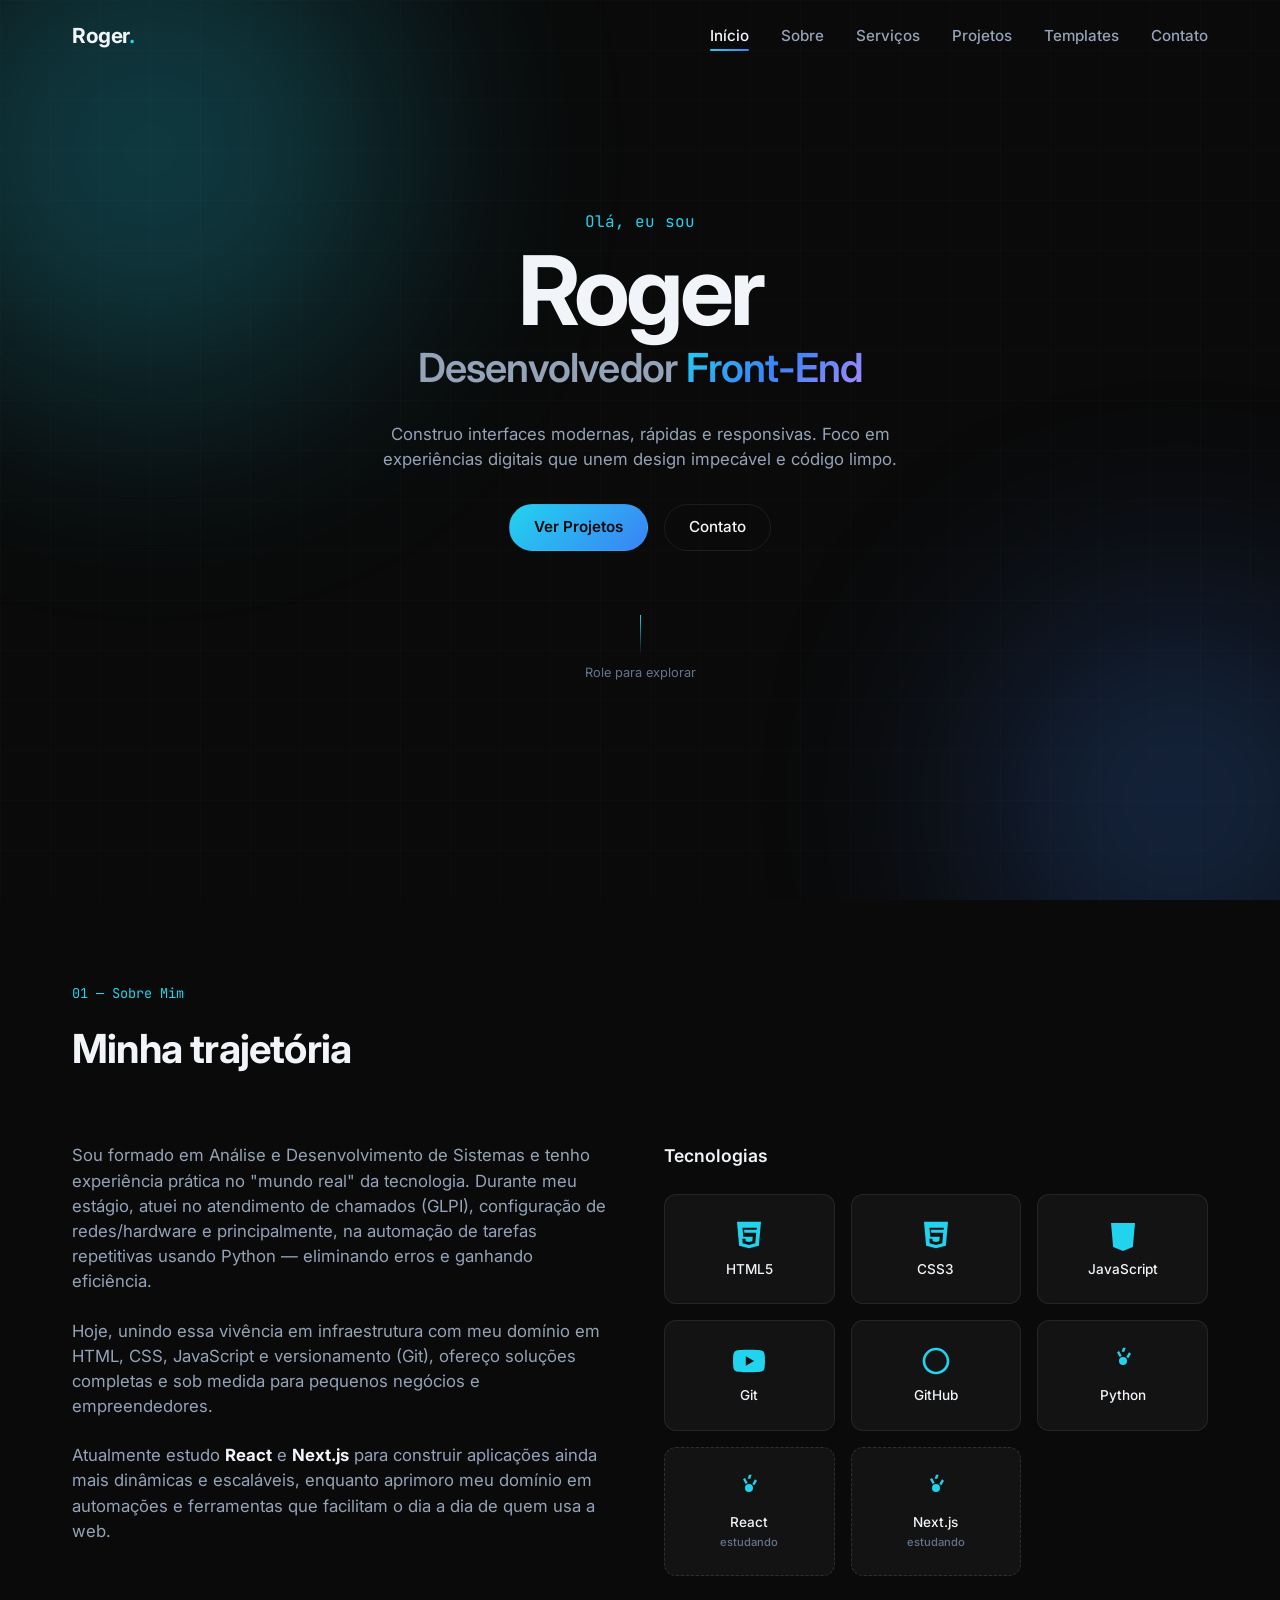
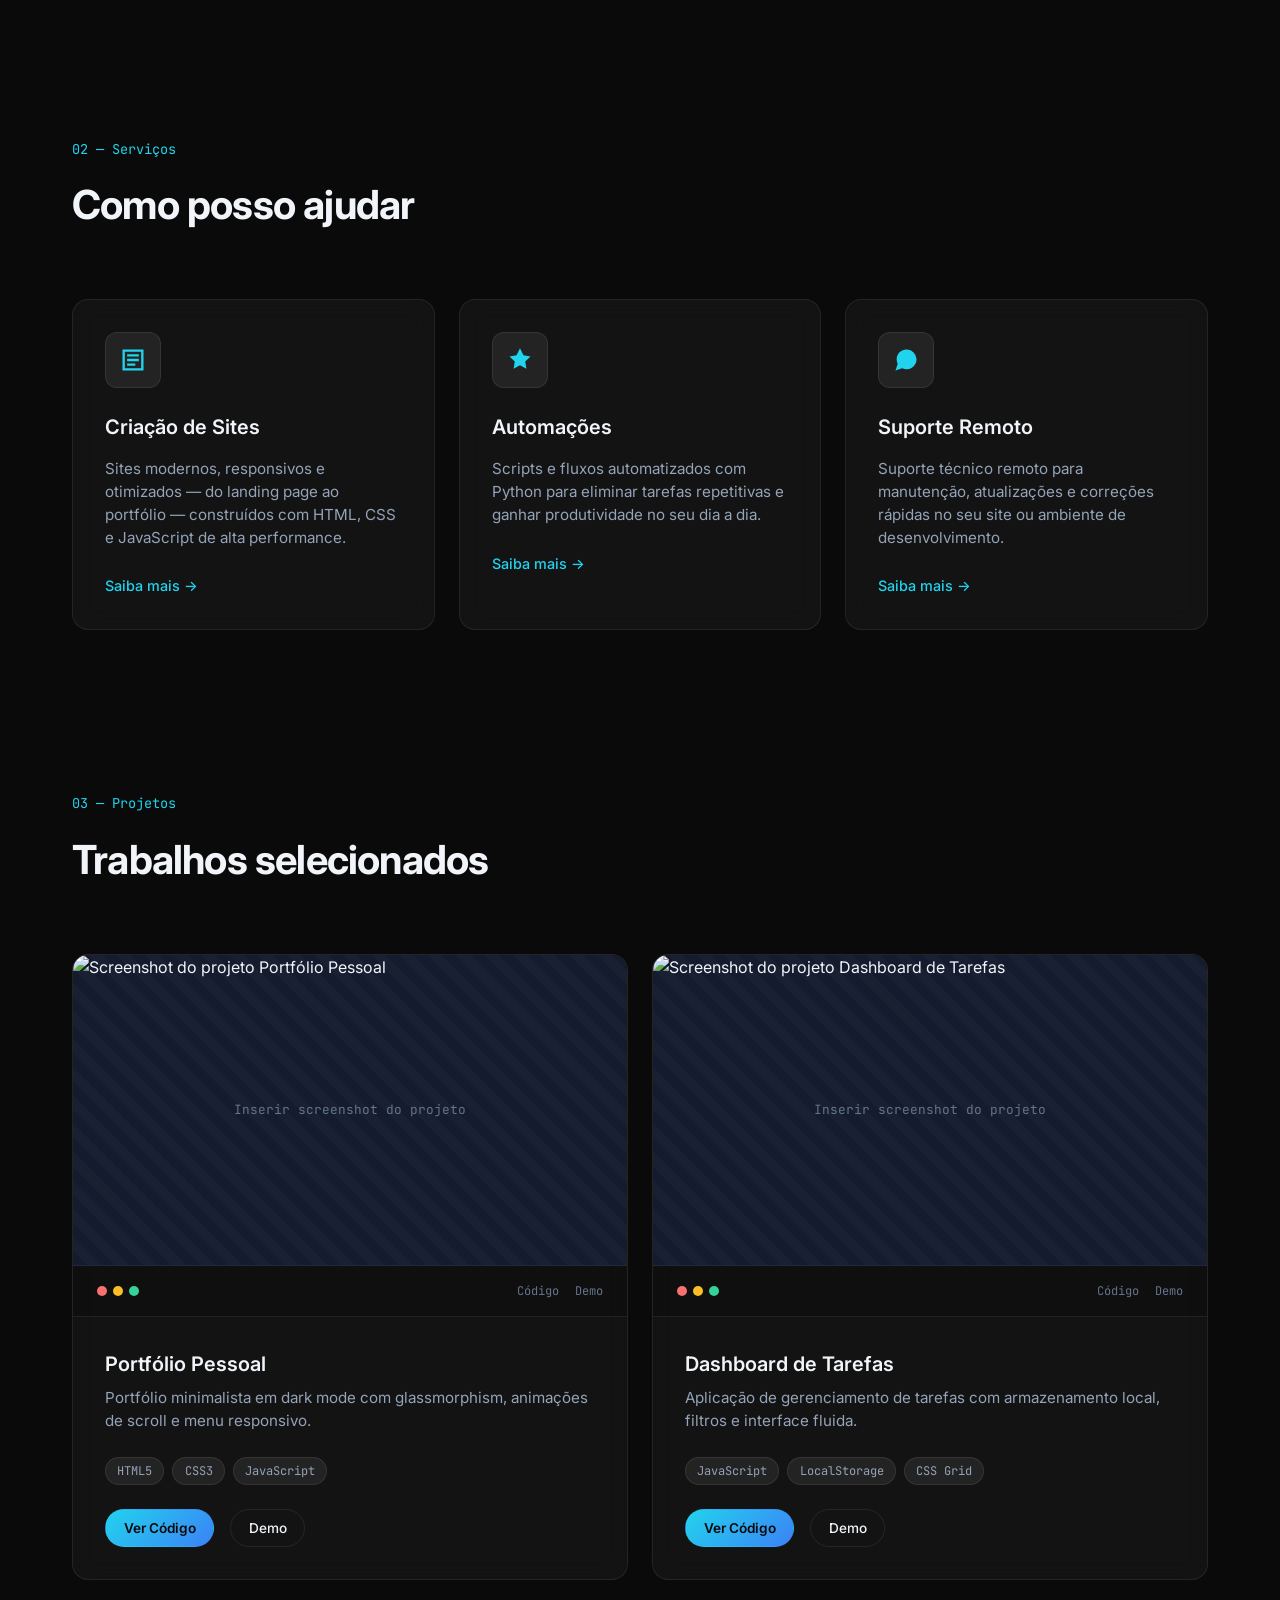
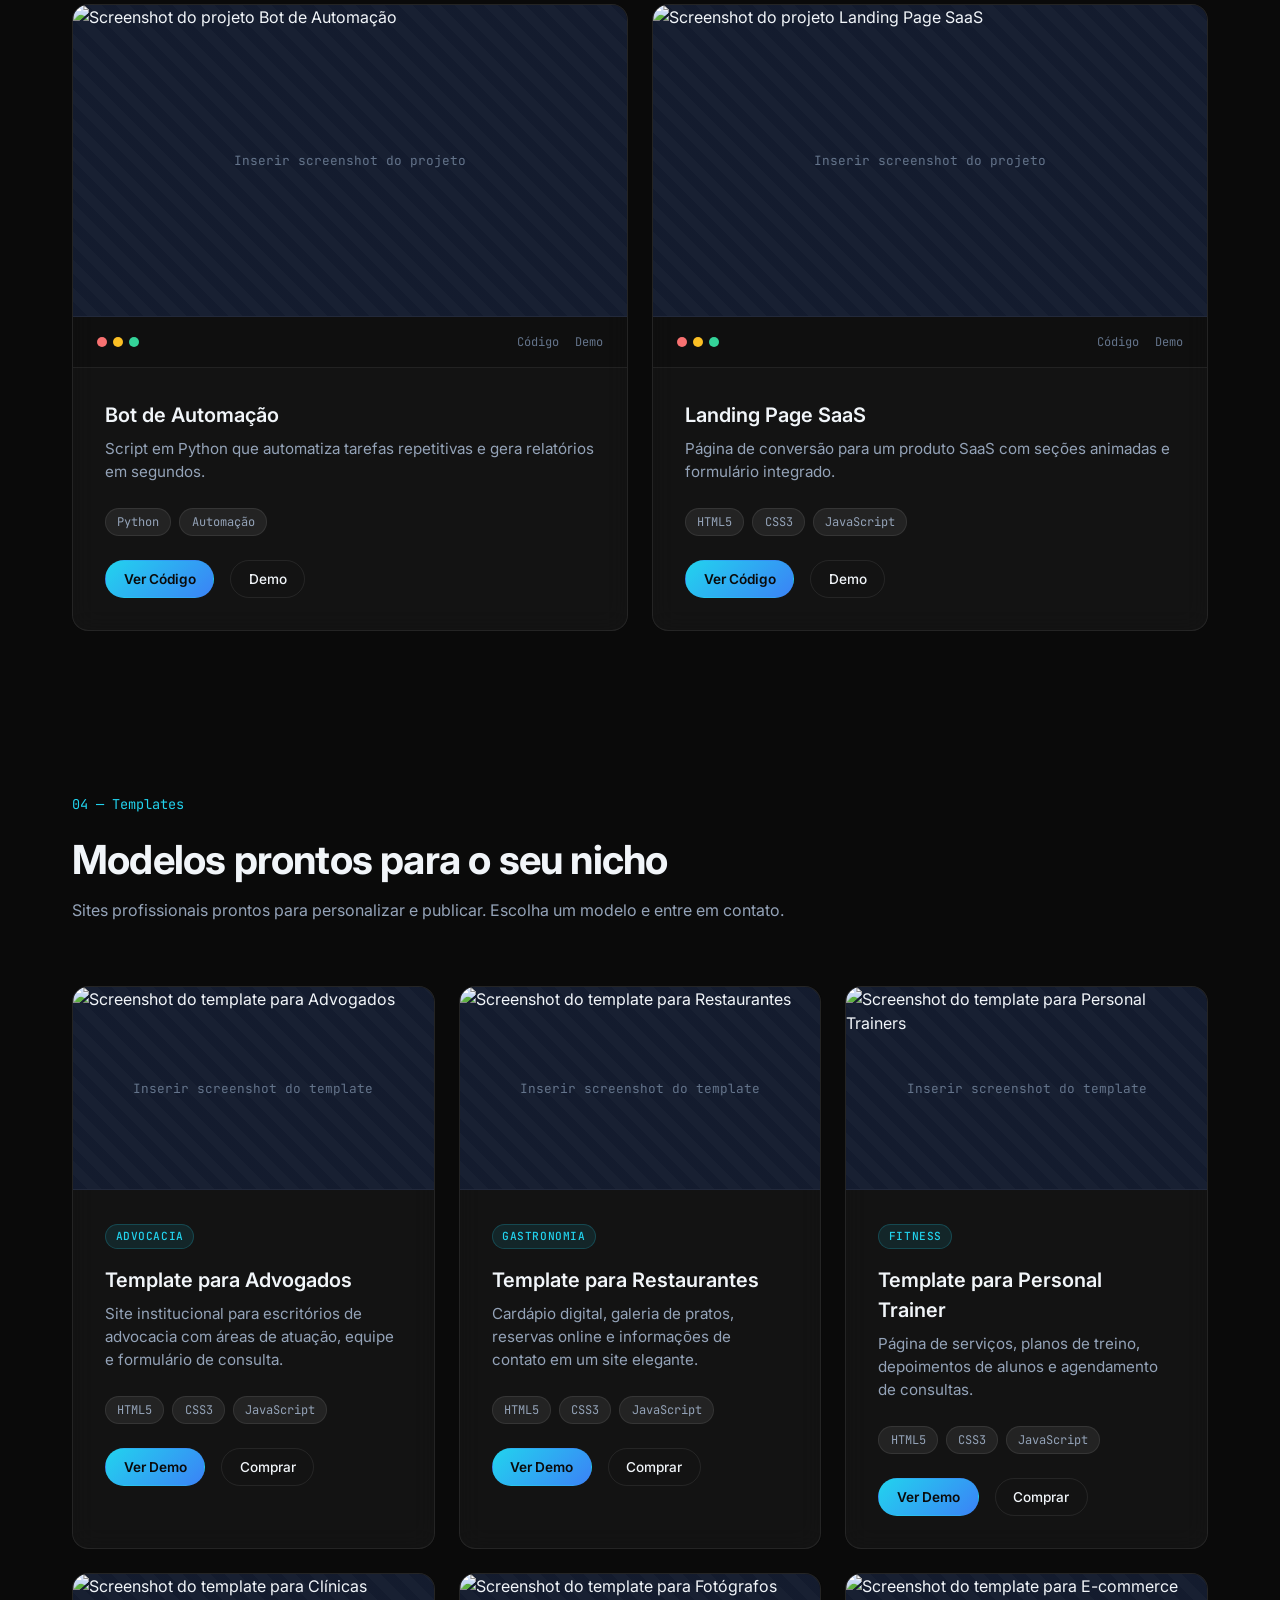
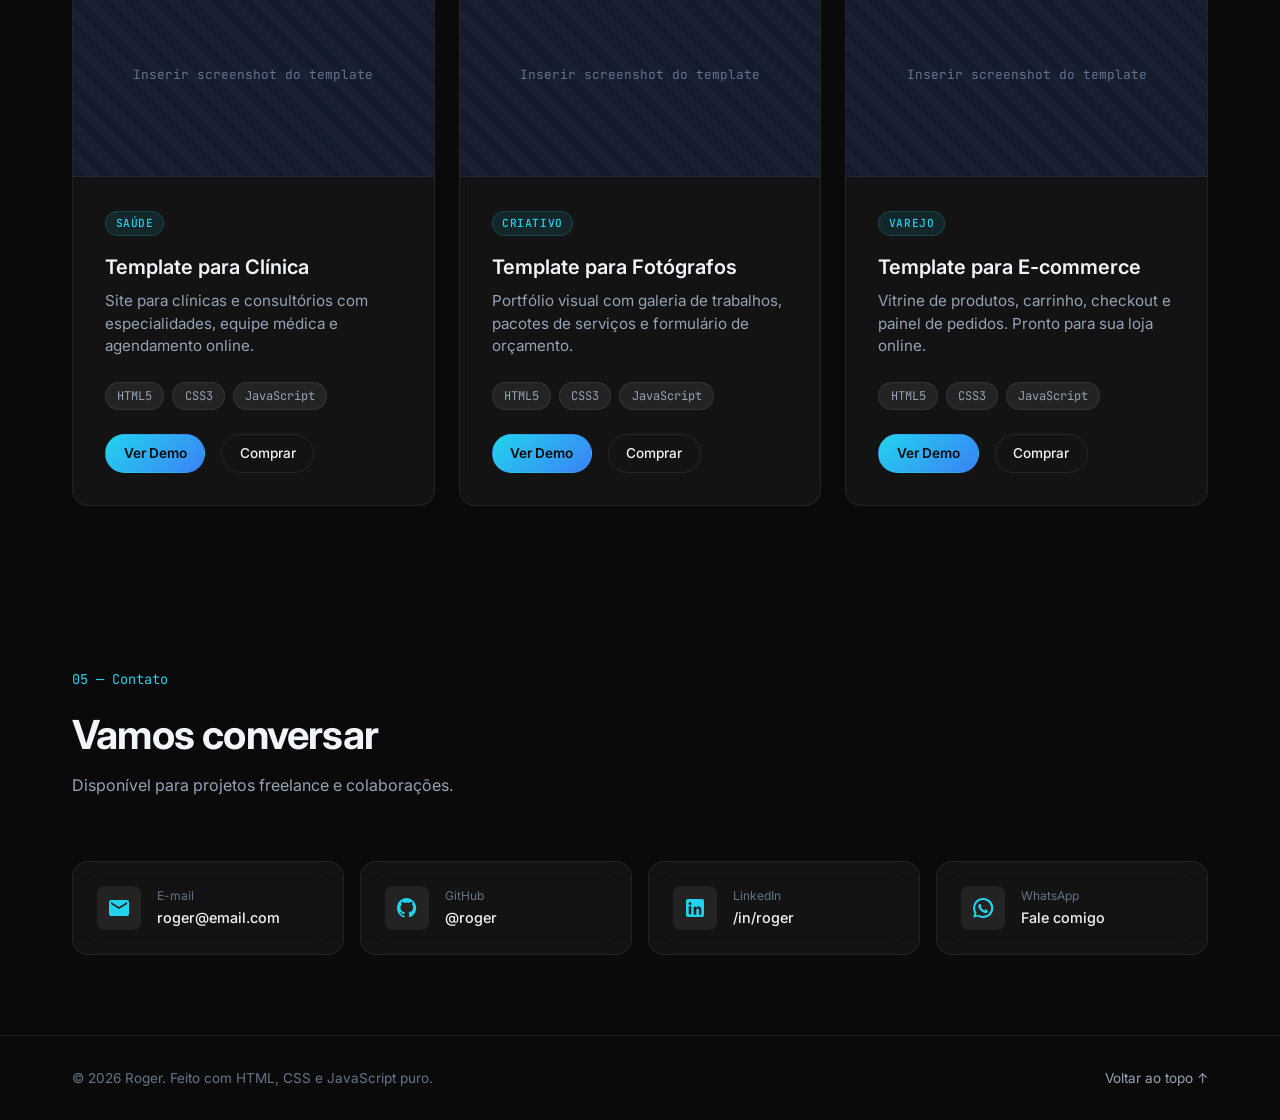
==== commit ad5674a7: "feat: ajustado sobre mim, teste de imagem" ====
--- a/index.html
+++ b/index.html
@@ -72,11 +72,10 @@
           <div class="about__grid">
             <div class="about__text reveal">
               <p>
-                Sou um desenvolvedor front-end apaixonado por transformar ideias em
-                produtos digitais reais. Minha jornada começou com HTML, CSS e
-                JavaScript puro — fundamentos que levo a sério até hoje — e evoluiu
-                para a busca constante de melhores práticas, performance e
-                acessibilidade.
+                Sou formado em Análise e Desenvolvimento de Sistemas e tenho experiência prática no "mundo real" da tecnologia. Durante meu estágio, atuei no atendimento de chamados (GLPI), configuração de redes/hardware e principalmente, na automação de tarefas repetitivas usando Python — eliminando erros e ganhando eficiência.
+              </p>
+              <p>
+                Hoje, unindo essa vivência em infraestrutura com meu domínio em HTML, CSS, JavaScript e versionamento (Git), ofereço soluções completas e sob medida para pequenos negócios e empreendedores.
               </p>
               <p>
                 Atualmente estudo <strong>React</strong> e <strong>Next.js</strong>
@@ -177,6 +176,7 @@
           <div class="projects__grid">
             <article class="project-card glass reveal">
               <div class="project-card__screenshot">
+                <!-- imagem renderizada da imagem: 510 x 286 px -->
                 <img src="" alt="Screenshot do projeto Portfólio Pessoal" loading="lazy" />
                 <span class="screenshot-placeholder">Inserir screenshot do projeto</span>
               </div>
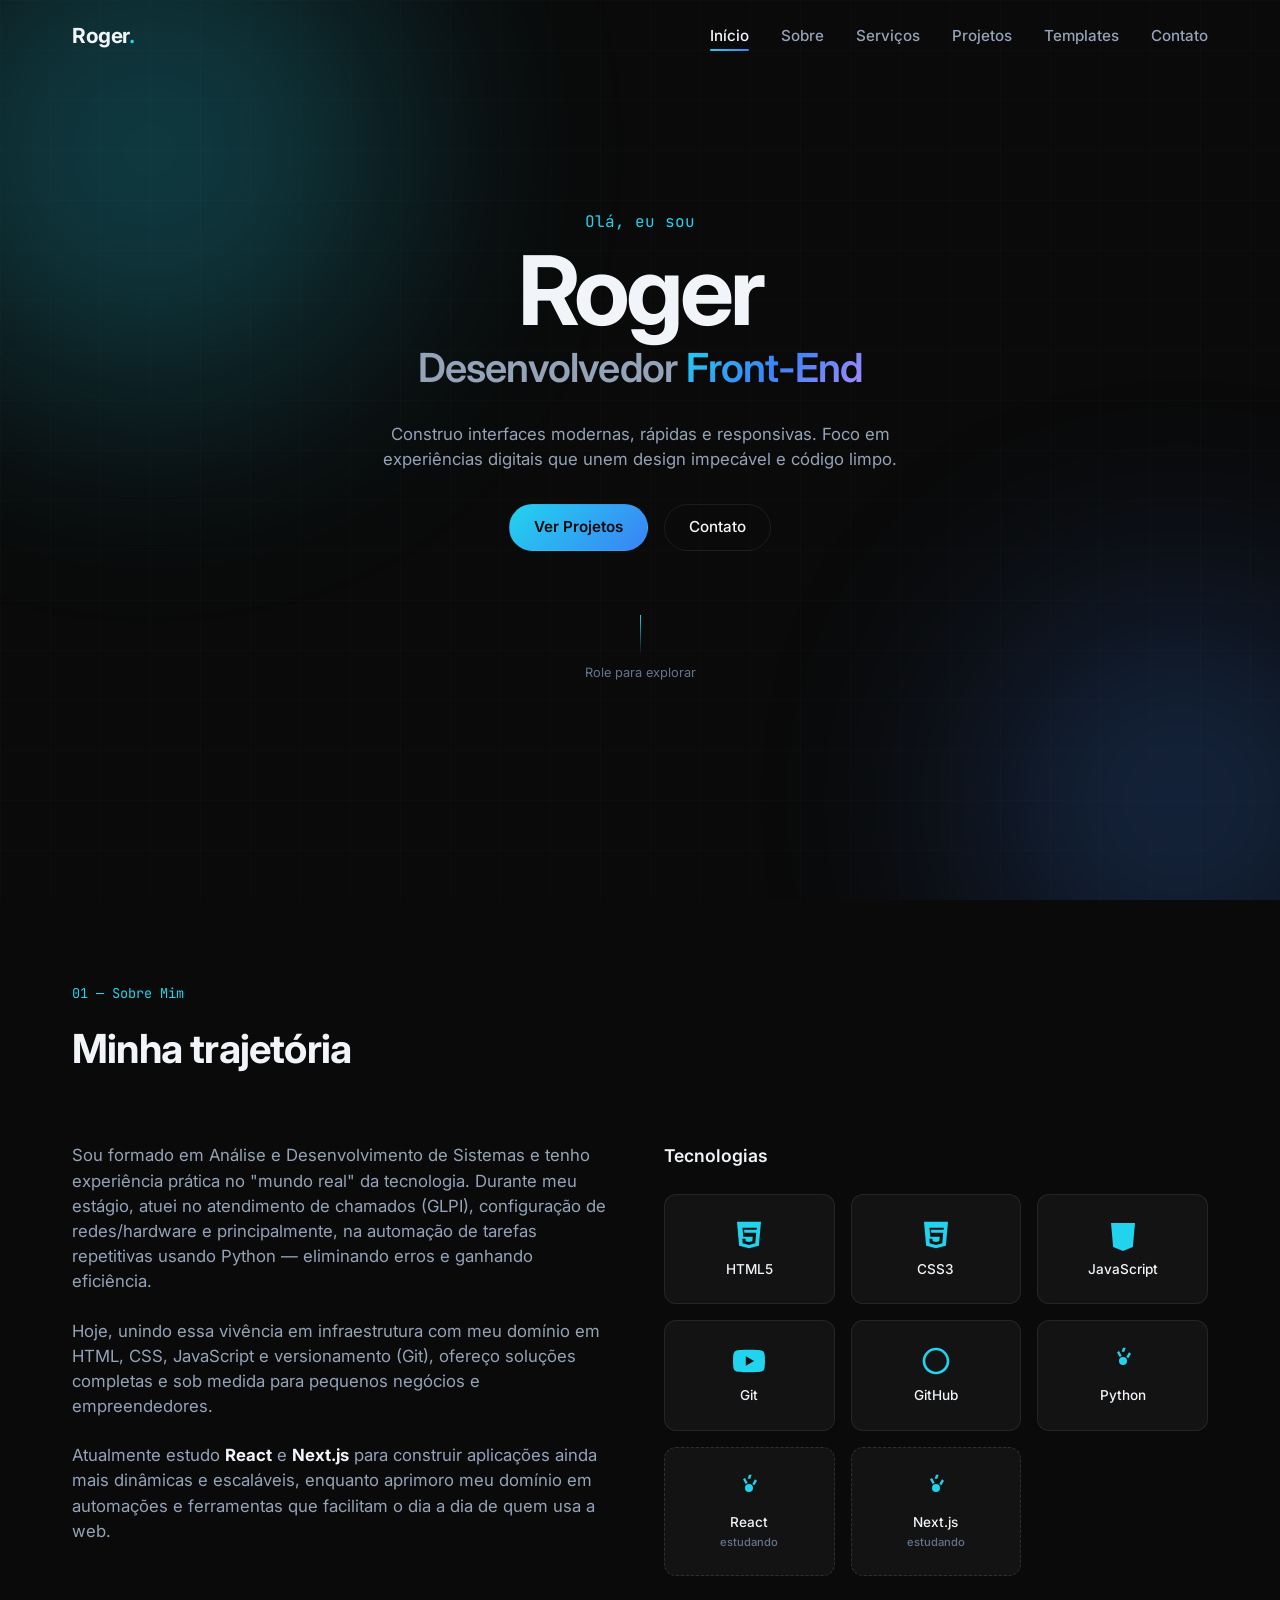
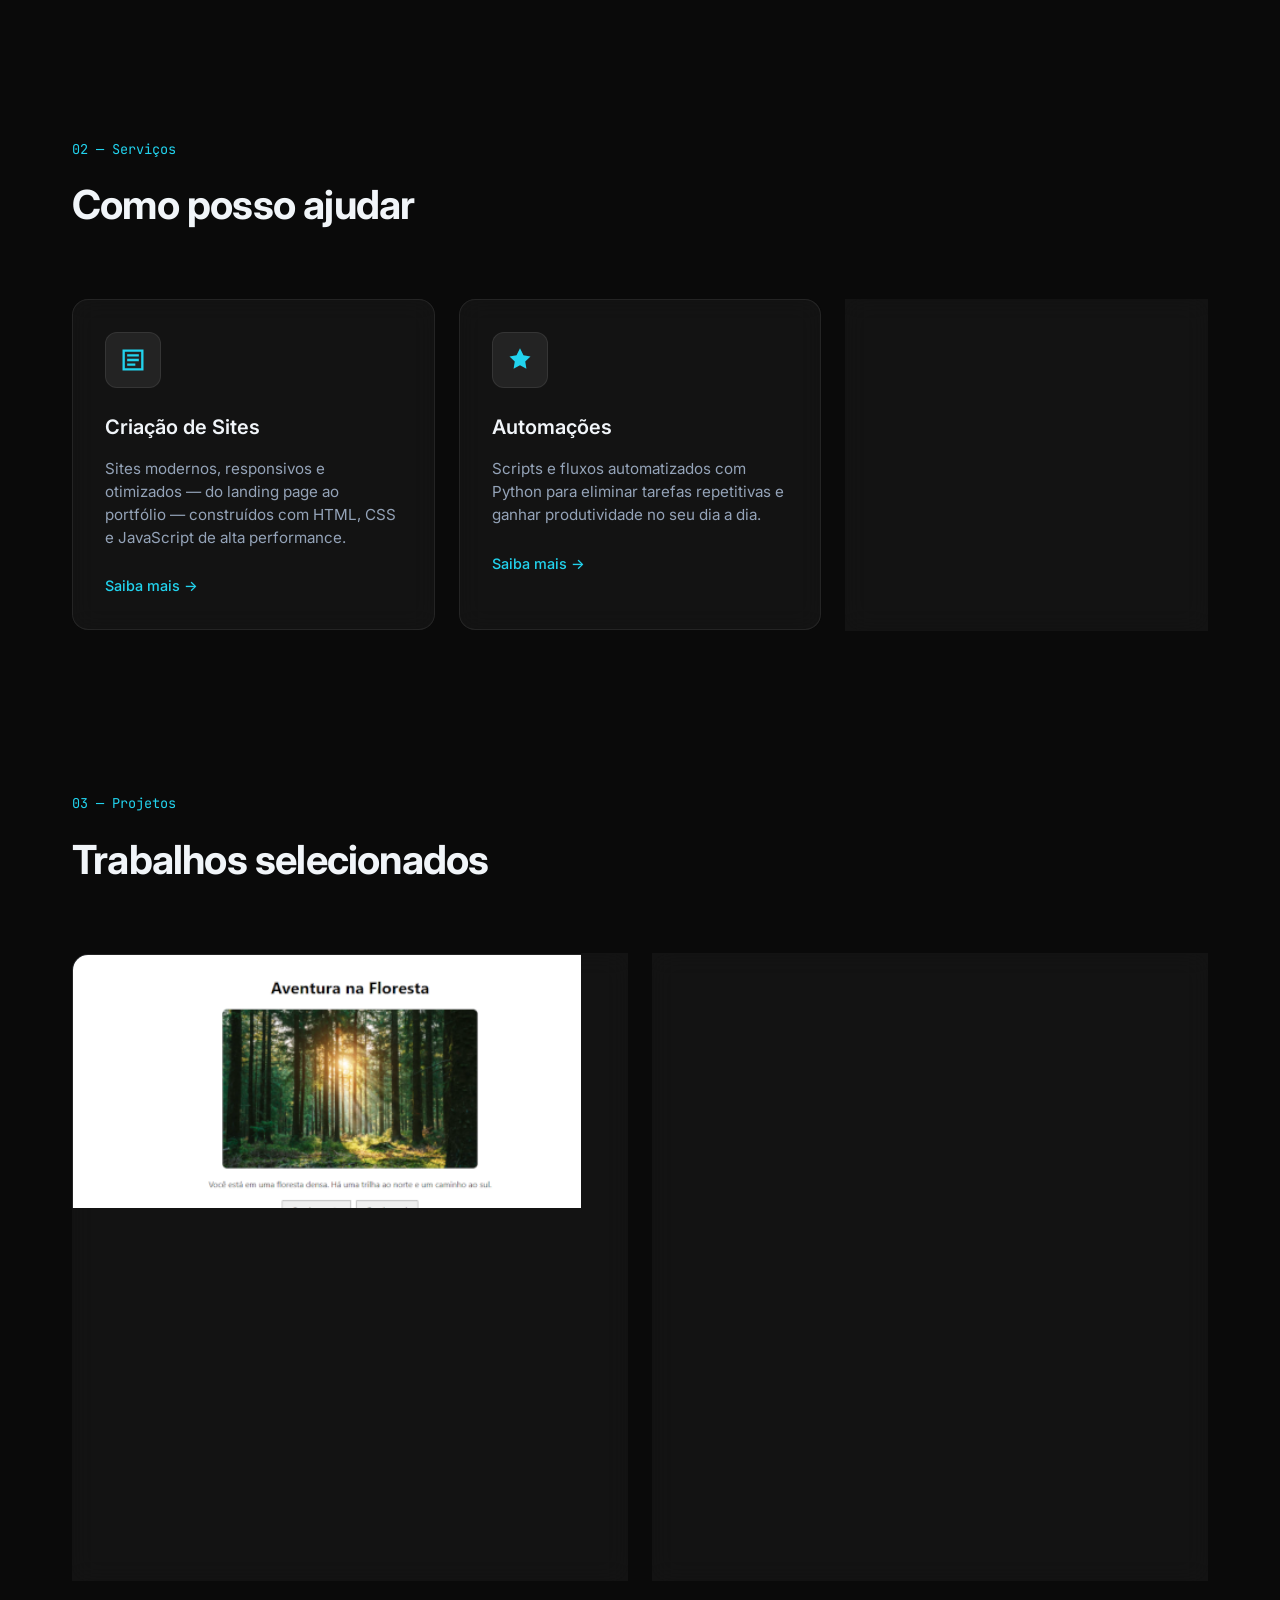
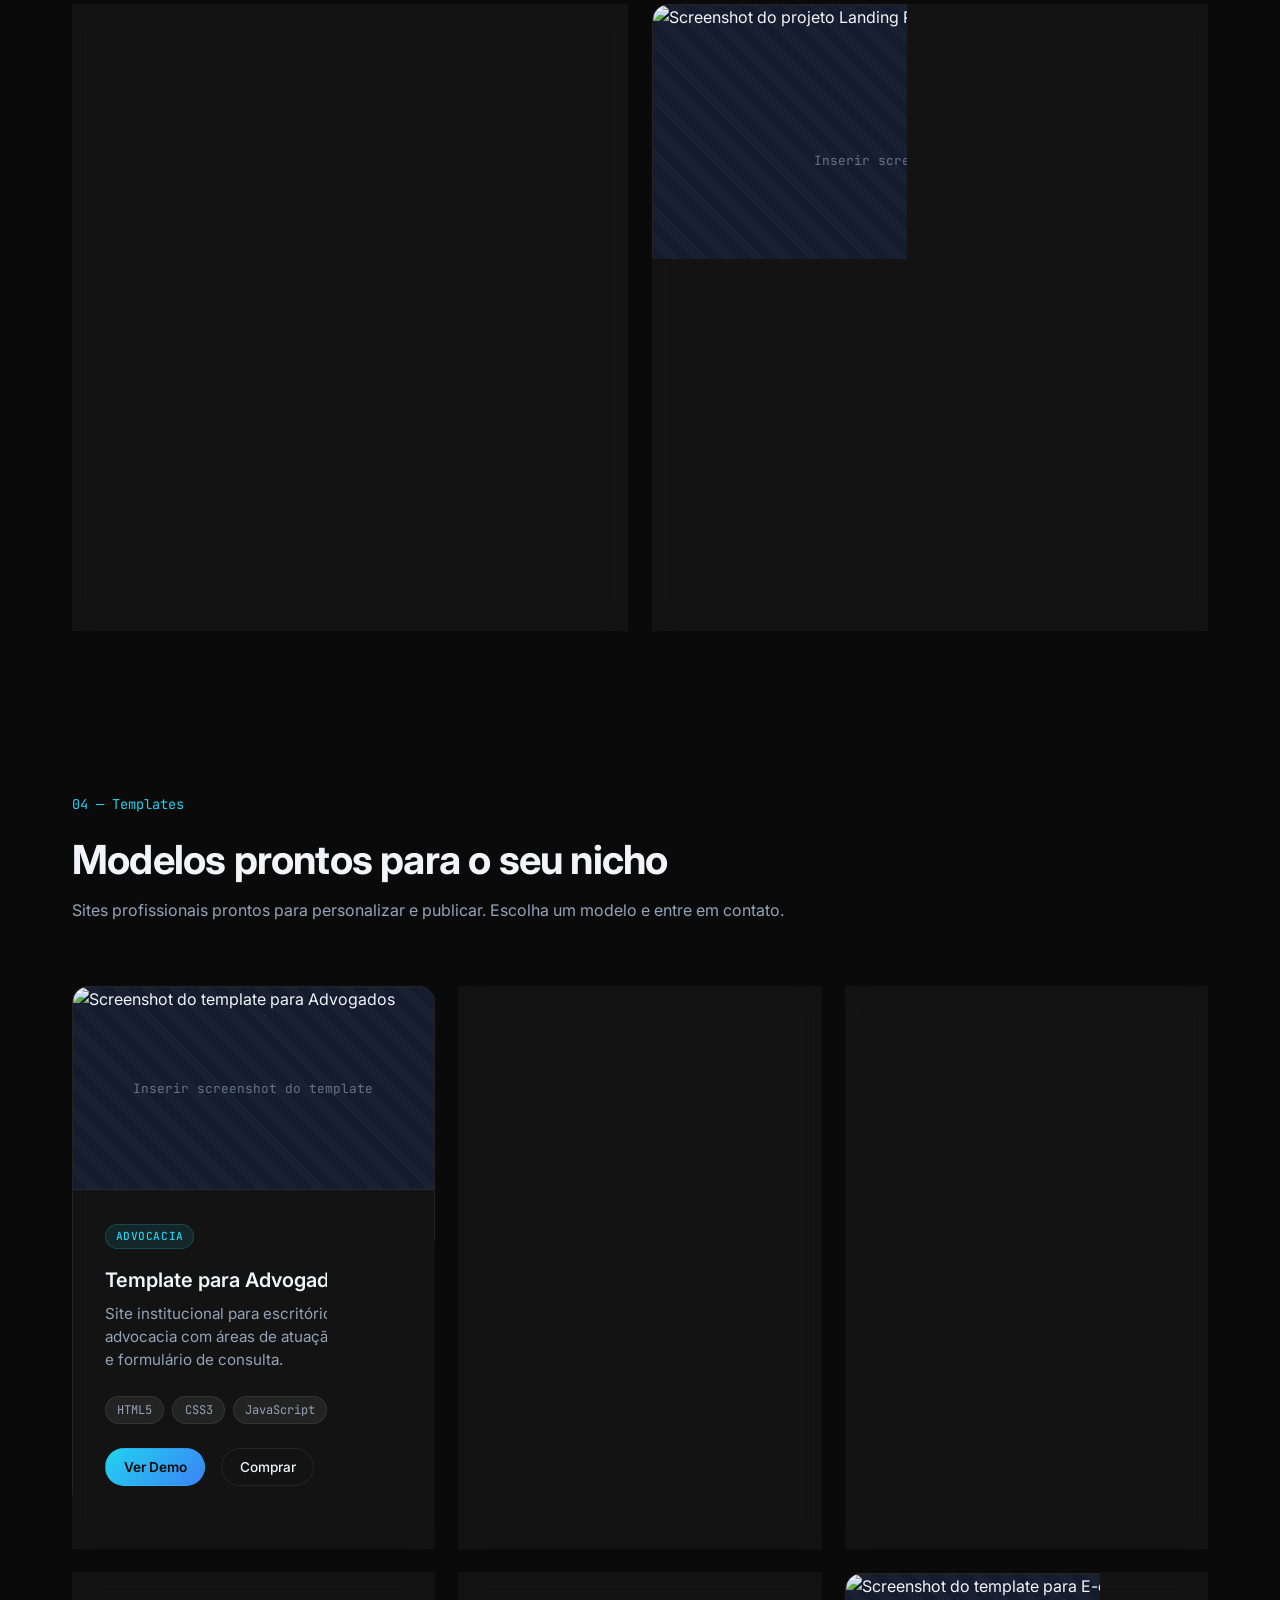
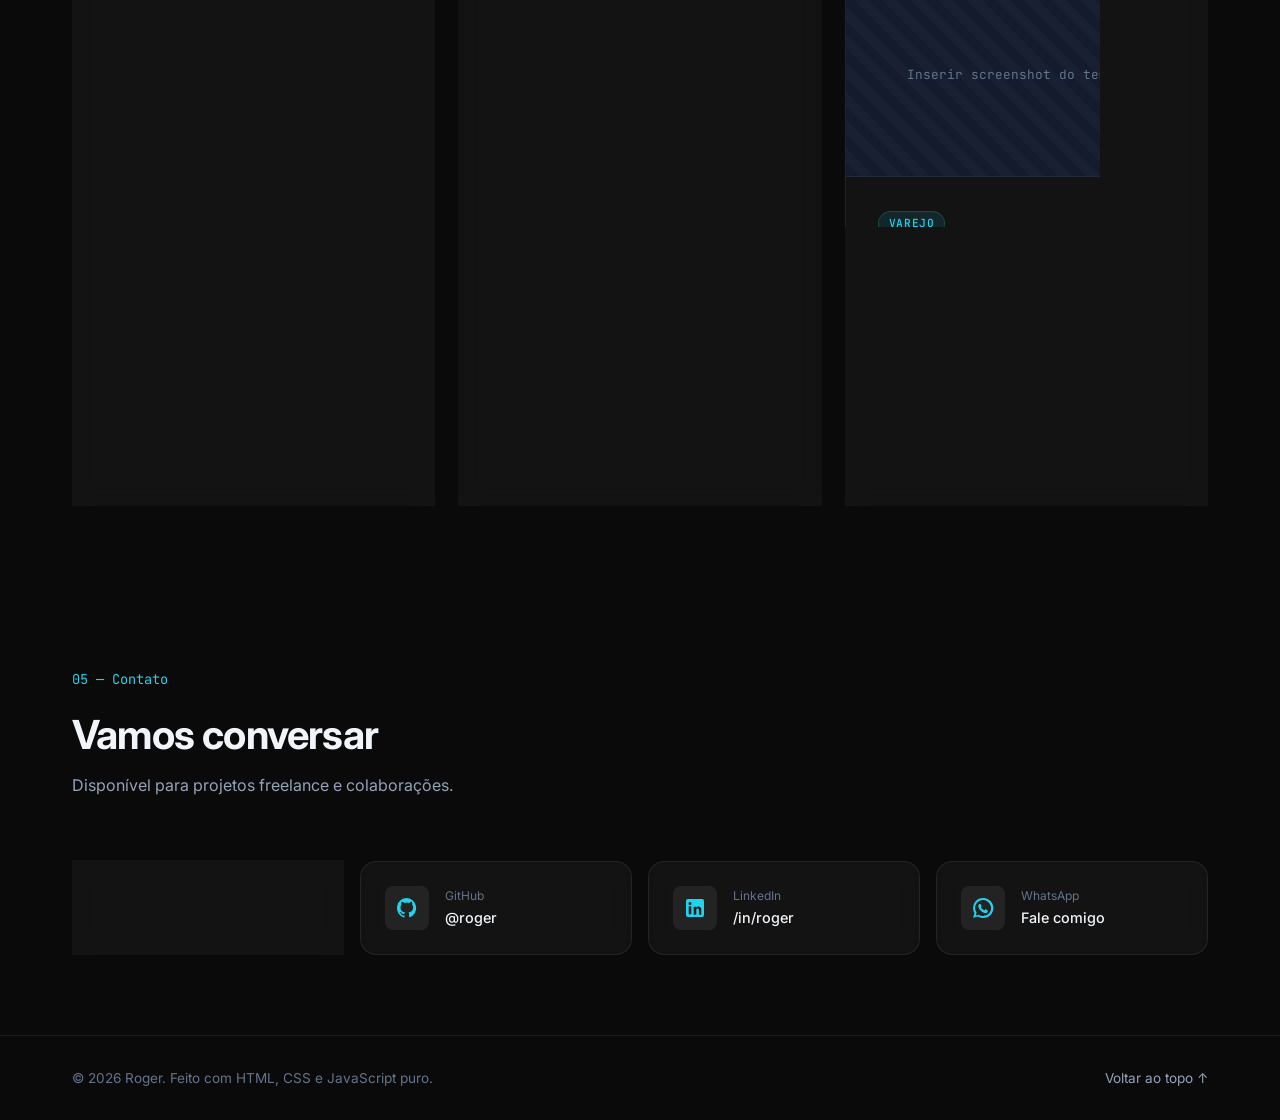
==== commit b9fbe1a2: "feat: inserido primeiro projeto teste" ====
--- a/index.html
+++ b/index.html
@@ -176,8 +176,8 @@
           <div class="projects__grid">
             <article class="project-card glass reveal">
               <div class="project-card__screenshot">
-                <!-- imagem renderizada da imagem: 510 x 286 px -->
-                <img src="" alt="Screenshot do projeto Portfólio Pessoal" loading="lazy" />
+                <!-- tamanho ideal da imagem: 600 x 330 px -->
+                <img src="img/print_aventura_f_600.png" alt="Screenshot do projeto Portfólio Pessoal" loading="lazy" />
                 <span class="screenshot-placeholder">Inserir screenshot do projeto</span>
               </div>
               <div class="project-card__top">
@@ -188,12 +188,10 @@
                 </div>
               </div>
               <div class="project-card__body">
-                <h3>Portfólio Pessoal</h3>
-                <p>Portfólio minimalista em dark mode com glassmorphism, animações de scroll e menu responsivo.</p>
-                <div class="tags">
-                  <span class="tag">HTML5</span>
-                  <span class="tag">CSS3</span>
-                  <span class="tag">JavaScript</span>
+                <h3>Aventura na Floresta</h3>
+                <p>Projeto aventura na floresta feito com React.Js usando lógica MDP de decisões da história</p>
+                <div class="tags">
+                  <span class="tag">React</span>
                 </div>
                 <div class="project-card__actions">
                   <a href="#" target="_blank" rel="noopener" class="btn btn--primary btn--sm">Ver Código</a>
